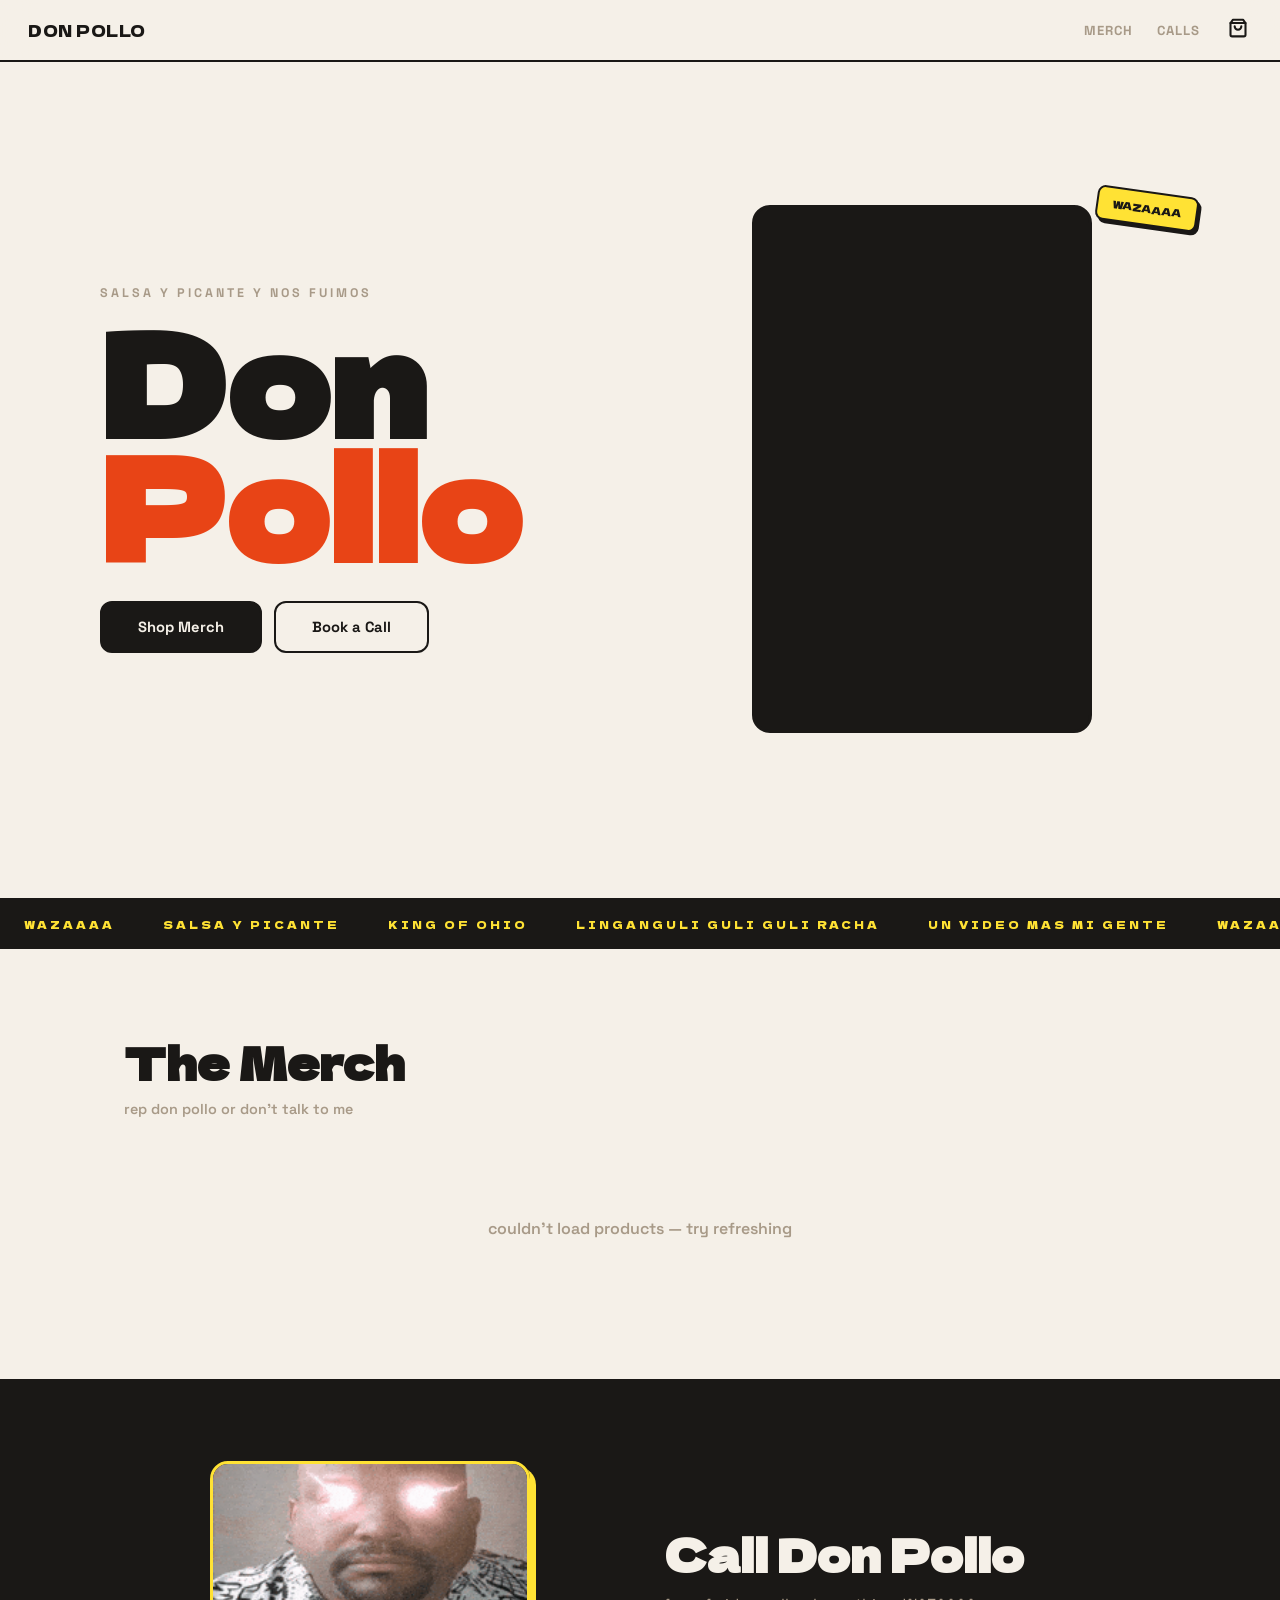
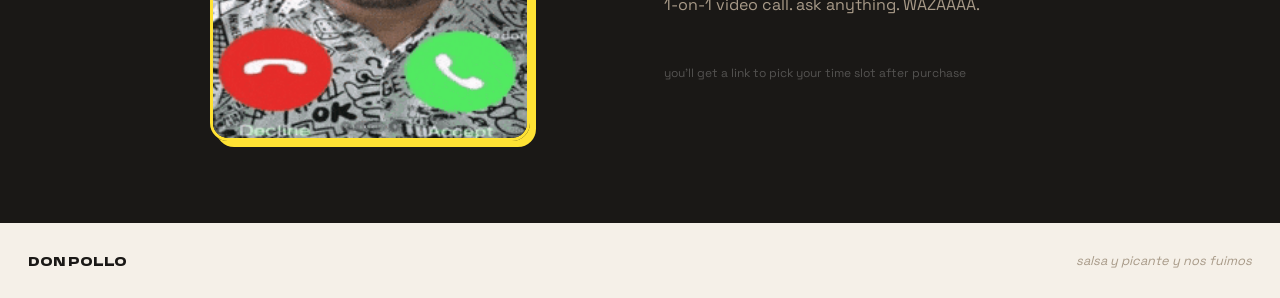
==== index.html @ 7652f5af "yessir" ====
<!DOCTYPE html>
<html lang="en">
<head>
  <meta charset="UTF-8">
  <meta name="viewport" content="width=device-width, initial-scale=1.0">
  <title>Don Pollo</title>
  <meta name="description" content="Don Pollo. Merch. Calls. Salsa y picante y nos fuimos.">
  <link rel="stylesheet" href="css/style.css">
  <link rel="preconnect" href="https://fonts.googleapis.com">
  <link rel="preconnect" href="https://fonts.gstatic.com" crossorigin>
  <link href="https://fonts.googleapis.com/css2?family=Dela+Gothic+One&family=Space+Grotesk:wght@400;500;600;700&display=swap" rel="stylesheet">
</head>
<body>

  <!-- NAV -->
  <nav class="nav">
    <a href="#" class="nav-logo">DON POLLO</a>
    <div class="nav-right">
      <a href="#merch" class="nav-link">Merch</a>
      <a href="#calls" class="nav-link">Calls</a>
      <button class="nav-bag" id="cartBtn">
        <svg width="20" height="20" viewBox="0 0 24 24" fill="none" stroke="currentColor" stroke-width="2.5" stroke-linecap="round" stroke-linejoin="round"><path d="M6 2L3 6v14a2 2 0 002 2h14a2 2 0 002-2V6l-3-4z"/><line x1="3" y1="6" x2="21" y2="6"/><path d="M16 10a4 4 0 01-8 0"/></svg>
        <span class="nav-bag-n" id="cartBadge" data-count="0">0</span>
      </button>
    </div>
  </nav>

  <!-- ===================== HERO ===================== -->
  <section class="hero">
    <div class="hero-inner">
      <div class="hero-text">
        <p class="hero-tag">salsa y picante y nos fuimos</p>
        <h1 class="hero-title">Don<br><span>Pollo</span></h1>
        <div class="hero-btns">
          <a href="#merch" class="btn btn-fill">Shop Merch</a>
          <a href="#calls" class="btn btn-outline">Book a Call</a>
        </div>
      </div>
      <div class="hero-vid">
        <div class="vid-wrap">
          <video src="assets/video/promo.mp4" playsinline autoplay muted loop></video>
          <div class="vid-empty" id="vidEmpty">
            <span>promo video</span>
          </div>
        </div>
        <div class="vid-sticker">WAZAAAA</div>
      </div>
    </div>
  </section>

  <!-- ===================== MARQUEE ===================== -->
  <div class="marquee">
    <div class="marquee-inner">
      <span>WAZAAAA</span><span>SALSA Y PICANTE</span><span>KING OF OHIO</span><span>LINGANGULI GULI GULI RACHA</span><span>UN VIDEO MAS MI GENTE</span><span>WAZAAAA</span><span>SALSA Y PICANTE</span><span>KING OF OHIO</span><span>LINGANGULI GULI GULI RACHA</span><span>UN VIDEO MAS MI GENTE</span>
    </div>
  </div>

  <!-- ===================== MERCH ===================== -->
  <section class="merch" id="merch">
    <div class="contain">
      <h2 class="sec-title">The Merch</h2>
      <p class="sec-sub">rep don pollo or don't talk to me</p>
      <div class="products" id="productsGrid">
        <div class="products-loading">
          <div class="ld"></div><div class="ld"></div><div class="ld"></div>
        </div>
      </div>
    </div>
  </section>

  <!-- ===================== CALLS ===================== -->
  <section class="calls" id="calls">
    <div class="contain">
      <div class="calls-grid">
        <div class="calls-left">
          <div class="gif-wrap">
            <img src="assets/images/donpollo-call.gif" alt="Don Pollo calling" class="gif">
          </div>
        </div>
        <div class="calls-right">
          <h2 class="sec-title">Call Don Pollo</h2>
          <p class="calls-desc">1-on-1 video call. ask anything. WAZAAAA.</p>
          <div class="call-tiers" id="callOptions"></div>
          <p class="calls-note">you'll get a link to pick your time slot after purchase</p>
        </div>
      </div>
    </div>
  </section>

  <!-- ===================== FOOTER ===================== -->
  <footer class="foot">
    <span class="foot-logo">DON POLLO</span>
    <span class="foot-sub">salsa y picante y nos fuimos</span>
  </footer>

  <!-- ===================== CART DRAWER ===================== -->
  <div class="overlay" id="cartOverlay"></div>
  <aside class="drawer" id="cartDrawer">
    <div class="drawer-top">
      <h3>Your Bag</h3>
      <button class="drawer-close" id="cartClose">&times;</button>
    </div>
    <div class="drawer-items" id="cartBody">
      <p class="drawer-mt">nothing here yet</p>
    </div>
    <div class="drawer-bottom" id="cartBottom" style="display:none">
      <div class="drawer-total"><span>Total</span><strong id="cartTotalPrice">$0</strong></div>
      <button class="btn btn-fill btn-block" id="checkoutBtn">Checkout</button>
    </div>
  </aside>

  <!-- ===================== PRODUCT MODAL ===================== -->
  <div class="mo-bg" id="modalBg"></div>
  <div class="mo" id="modal">
    <button class="mo-close" id="modalX">&times;</button>
    <div class="mo-grid">
      <div class="mo-imgs">
        <img id="modalImg" src="" alt="">
        <div class="mo-thumbs" id="modalThumbs"></div>
      </div>
      <div class="mo-info">
        <h2 class="mo-name" id="modalName"></h2>
        <p class="mo-price" id="modalPrice"></p>
        <div class="mo-desc" id="modalHtml"></div>
        <div class="mo-opts" id="modalOptions"></div>
        <button class="btn btn-fill btn-block" id="modalAddBtn">Add to Bag</button>
      </div>
    </div>
  </div>

  <script src="js/config.js"></script>
  <script src="js/fourthwall.js"></script>
  <script src="js/main.js"></script>
</body>
</html>
---- css/style.css ----
/* ============================================
   DON POLLO — warm brutalist-lite
   palette: cream paper, ink-black, hot orange, pop yellow
   ============================================ */
*, *::before, *::after { margin: 0; padding: 0; box-sizing: border-box; }

:root {
  --paper: #f5f0e8;
  --ink: #1a1816;
  --surface: #fff;
  --accent: #e84416;
  --pop: #ffe234;
  --muted: #a89a88;
  --border: #d9d0c4;
  --font: 'Space Grotesk', system-ui, sans-serif;
  --display: 'Dela Gothic One', cursive;
  --r: 14px;
}

html { scroll-behavior: smooth; }
body {
  font-family: var(--font);
  background: var(--paper);
  color: var(--ink);
  overflow-x: hidden;
  -webkit-font-smoothing: antialiased;
}
a { text-decoration: none; color: inherit; }
button { font-family: inherit; cursor: pointer; border: none; background: none; color: inherit; }
img { max-width: 100%; display: block; }
.contain { max-width: 1080px; margin: 0 auto; padding: 0 24px; }

/* ---- btns ---- */
.btn {
  display: inline-flex; align-items: center; justify-content: center;
  padding: 15px 36px; border-radius: 12px;
  font-weight: 700; font-size: .92rem;
  transition: transform .2s, box-shadow .2s, background .2s;
  cursor: pointer;
}
.btn-fill {
  background: var(--ink); color: var(--paper); border: 2.5px solid var(--ink);
}
.btn-fill:hover {
  transform: translateY(-2px);
  box-shadow: 0 6px 20px rgba(26,24,22,.2);
}
.btn-outline {
  background: transparent; color: var(--ink); border: 2.5px solid var(--ink);
}
.btn-outline:hover {
  background: var(--ink); color: var(--paper);
  transform: translateY(-2px);
}
.btn-accent {
  background: var(--accent); color: #fff; border: 2.5px solid var(--accent);
}
.btn-accent:hover {
  transform: translateY(-2px);
  box-shadow: 0 6px 20px rgba(232,68,22,.25);
}
.btn-pop {
  background: var(--pop); color: var(--ink); border: 2.5px solid var(--ink);
}
.btn-pop:hover {
  transform: translateY(-2px);
  box-shadow: 0 6px 20px rgba(255,226,52,.35);
}
.btn-sm { padding: 11px 24px; font-size: .82rem; }
.btn-block { width: 100%; }

/* ============ NAV ============ */
.nav {
  position: fixed; top: 0; left: 0; width: 100%; z-index: 100;
  display: flex; align-items: center; justify-content: space-between;
  padding: 14px 28px;
  background: rgba(245,240,232,.92);
  backdrop-filter: blur(16px); -webkit-backdrop-filter: blur(16px);
  border-bottom: 2px solid var(--ink);
}
.nav-logo {
  font-family: var(--display); font-size: .95rem; letter-spacing: .5px;
}
.nav-right { display: flex; align-items: center; gap: 24px; }
.nav-link {
  font-weight: 700; font-size: .82rem; text-transform: uppercase;
  letter-spacing: 1px; color: var(--muted); transition: color .2s;
}
.nav-link:hover { color: var(--ink); }
.nav-bag {
  position: relative; padding: 4px; transition: color .2s;
}
.nav-bag:hover { color: var(--accent); }
.nav-bag-n {
  position: absolute; top: -6px; right: -10px;
  background: var(--accent); color: #fff;
  width: 18px; height: 18px; border-radius: 50%;
  font-size: .6rem; font-weight: 800;
  display: flex; align-items: center; justify-content: center;
}
.nav-bag-n[data-count="0"] { display: none; }

/* ============ HERO ============ */
.hero {
  min-height: 100vh; min-height: 100dvh;
  display: flex; align-items: center;
  padding: 100px 28px 60px;
  border-bottom: 2px solid var(--ink);
}
.hero-inner {
  max-width: 1080px; margin: 0 auto; width: 100%;
  display: grid; grid-template-columns: 1fr 1fr;
  gap: 48px; align-items: center;
}
.hero-tag {
  font-size: .78rem; font-weight: 700;
  text-transform: uppercase; letter-spacing: 3px;
  color: var(--muted); margin-bottom: 16px;
}
.hero-title {
  font-family: var(--display); font-size: clamp(4.5rem, 11vw, 9rem);
  line-height: .88; margin-bottom: 36px;
}
.hero-title span { color: var(--accent); }
.hero-btns { display: flex; gap: 12px; flex-wrap: wrap; }

/* video */
.hero-vid { position: relative; }
.vid-wrap {
  position: relative; overflow: hidden;
  border-radius: 18px; border: 3px solid var(--ink);
  background: var(--ink);
  aspect-ratio: 9/14;
  max-width: 340px;
  margin: 0 auto;
}
.vid-wrap video {
  width: 100%; height: 100%; object-fit: cover;
  display: block;
}
.vid-empty {
  position: absolute; inset: 0;
  display: flex; align-items: center; justify-content: center;
  color: #555; font-size: .75rem; font-weight: 600;
  text-align: center; line-height: 1.6;
  pointer-events: none;
}
.vid-wrap video:not([src=""]) ~ .vid-empty { display: none; }

.vid-sticker {
  position: absolute; top: -14px; right: -18px;
  background: var(--pop); color: var(--ink);
  font-family: var(--display); font-size: .65rem;
  padding: 8px 14px; border-radius: 8px;
  border: 2.5px solid var(--ink);
  transform: rotate(8deg);
  box-shadow: 3px 3px 0 var(--ink);
  z-index: 2;
}

/* ============ MARQUEE ============ */
.marquee {
  background: var(--ink); padding: 13px 0;
  overflow: hidden; white-space: nowrap;
  border-bottom: 2px solid var(--ink);
}
.marquee-inner {
  display: inline-flex; animation: mq 18s linear infinite;
}
.marquee-inner span {
  font-family: var(--display); font-size: .65rem;
  letter-spacing: 3px; color: var(--pop); padding: 0 24px;
}
@keyframes mq { to { transform: translateX(-50%); } }

/* ============ SECTIONS ============ */
.sec-title {
  font-family: var(--display); font-size: clamp(1.8rem, 4vw, 2.8rem);
  margin-bottom: 6px;
}
.sec-sub { color: var(--muted); font-weight: 600; font-size: .9rem; margin-bottom: 40px; }

/* ============ MERCH ============ */
.merch {
  padding: 80px 0;
  border-bottom: 2px solid var(--ink);
}

.products {
  display: grid;
  grid-template-columns: repeat(auto-fill, minmax(240px, 1fr));
  gap: 16px;
}
.products-loading {
  grid-column: 1/-1; display: flex; gap: 8px;
  justify-content: center; padding: 80px 0;
}
.ld {
  width: 8px; height: 8px; border-radius: 50%; background: var(--accent);
  animation: ldBounce .5s alternate infinite;
}
.ld:nth-child(2) { animation-delay: .12s; }
.ld:nth-child(3) { animation-delay: .24s; }
@keyframes ldBounce { to { transform: translateY(-10px); opacity: .3; } }

/* product card */
.p-card {
  background: var(--surface); border-radius: var(--r); overflow: hidden;
  cursor: pointer;
  border: 2.5px solid var(--ink);
  transition: transform .25s, box-shadow .25s;
}
.p-card:hover {
  transform: translateY(-5px) rotate(-.5deg);
  box-shadow: 5px 5px 0 var(--ink);
}
.p-card-img {
  aspect-ratio: 3/4; overflow: hidden; background: #eee;
}
.p-card-img img {
  width: 100%; height: 100%; object-fit: cover;
  transition: transform .5s;
}
.p-card:hover .p-card-img img { transform: scale(1.05); }
.p-card-body {
  padding: 14px 16px;
  border-top: 2px solid var(--ink);
}
.p-card-name { font-weight: 700; font-size: .88rem; margin-bottom: 4px; }
.p-card-price {
  font-weight: 800; font-size: .92rem; color: var(--accent);
}

/* ============ CALLS ============ */
.calls {
  padding: 80px 0;
  background: var(--ink);
  color: var(--paper);
}
.calls .sec-title { color: var(--paper); }

.calls-grid {
  display: grid; grid-template-columns: 1fr 1fr;
  gap: 48px; align-items: center;
}

.gif-wrap {
  border-radius: 18px; overflow: hidden;
  border: 3px solid var(--pop);
  max-width: 320px;
  margin: 0 auto;
  box-shadow: 6px 6px 0 var(--pop);
}
.gif { width: 100%; display: block; }

.calls-desc {
  color: var(--muted); font-size: 1rem; line-height: 1.6;
  margin-bottom: 28px;
}

.call-tiers { display: flex; flex-direction: column; gap: 10px; margin-bottom: 20px; }

.call-tier {
  display: flex; align-items: center; justify-content: space-between;
  padding: 16px 20px; border-radius: var(--r);
  border: 2px solid rgba(255,255,255,.1);
  transition: border-color .2s, background .2s;
}
.call-tier:hover { border-color: var(--pop); background: rgba(255,255,255,.04); }
.call-tier-name { font-weight: 700; font-size: .95rem; }
.call-tier-price { color: var(--pop); font-weight: 800; font-size: .85rem; margin-top: 2px; }

.calls-note { font-size: .75rem; color: rgba(255,255,255,.25); }

/* ============ FOOTER ============ */
.foot {
  padding: 28px 28px;
  display: flex; align-items: center; justify-content: space-between;
  border-top: 2px solid var(--ink);
  font-size: .8rem;
}
.foot-logo { font-family: var(--display); font-size: .8rem; }
.foot-sub { color: var(--muted); font-style: italic; }

/* ============ OVERLAY / DRAWER ============ */
.overlay {
  position: fixed; inset: 0; background: rgba(26,24,22,.5);
  z-index: 200; opacity: 0; pointer-events: none; transition: opacity .3s;
}
.overlay.open { opacity: 1; pointer-events: all; }

.drawer {
  position: fixed; top: 0; right: 0; z-index: 201;
  width: 380px; max-width: 92vw; height: 100dvh;
  background: var(--paper);
  display: flex; flex-direction: column;
  transform: translateX(100%);
  transition: transform .35s cubic-bezier(.16,1,.3,1);
  border-left: 2.5px solid var(--ink);
}
.drawer.open { transform: translateX(0); }

.drawer-top {
  display: flex; align-items: center; justify-content: space-between;
  padding: 18px 22px; border-bottom: 2px solid var(--ink);
}
.drawer-top h3 { font-family: var(--display); font-size: .9rem; }
.drawer-close {
  width: 32px; height: 32px; border-radius: 8px;
  background: var(--ink); color: var(--paper); font-size: 1.1rem;
  display: flex; align-items: center; justify-content: center;
  transition: background .2s;
}
.drawer-close:hover { background: var(--accent); }

.drawer-items { flex: 1; overflow-y: auto; padding: 18px 22px; }
.drawer-mt { color: var(--muted); font-weight: 600; text-align: center; padding: 48px 0; font-size: .88rem; }

.ci { display: flex; gap: 14px; padding: 14px 0; border-bottom: 1.5px solid var(--border); }
.ci-img {
  width: 52px; height: 52px; border-radius: 8px;
  overflow: hidden; flex-shrink: 0; background: #eee;
  border: 1.5px solid var(--ink);
}
.ci-img img { width: 100%; height: 100%; object-fit: cover; }
.ci-info { flex: 1; min-width: 0; }
.ci-name { font-weight: 700; font-size: .82rem; white-space: nowrap; overflow: hidden; text-overflow: ellipsis; }
.ci-meta { font-size: .7rem; color: var(--muted); margin: 2px 0 6px; }
.ci-row { display: flex; justify-content: space-between; align-items: center; }
.ci-price { font-weight: 800; font-size: .85rem; color: var(--accent); }
.ci-rm {
  font-size: .68rem; color: var(--muted); cursor: pointer;
  border: none; background: none; font-family: inherit;
  text-decoration: underline; transition: color .2s;
}
.ci-rm:hover { color: var(--accent); }

.drawer-bottom { padding: 18px 22px; border-top: 2px solid var(--ink); }
.drawer-total {
  display: flex; justify-content: space-between; align-items: center;
  margin-bottom: 14px; font-size: .95rem;
}
.drawer-total strong { font-size: 1.1rem; }

/* ============ MODAL ============ */
.mo-bg {
  position: fixed; inset: 0; background: rgba(26,24,22,.6);
  z-index: 300; opacity: 0; pointer-events: none; transition: opacity .3s;
}
.mo-bg.open { opacity: 1; pointer-events: all; }

.mo {
  position: fixed; top: 50%; left: 50%;
  transform: translate(-50%,-50%) scale(.95);
  z-index: 301; background: var(--paper); border-radius: 18px;
  max-width: 800px; width: 92vw; max-height: 88vh; overflow-y: auto;
  opacity: 0; pointer-events: none;
  transition: all .3s cubic-bezier(.16,1,.3,1);
  border: 2.5px solid var(--ink);
  box-shadow: 8px 8px 0 var(--ink);
}
.mo.open { opacity: 1; pointer-events: all; transform: translate(-50%,-50%) scale(1); }

.mo-close {
  position: absolute; top: 12px; right: 12px; z-index: 2;
  width: 34px; height: 34px; border-radius: 8px;
  background: var(--ink); color: var(--paper); font-size: 1.2rem;
  display: flex; align-items: center; justify-content: center;
  transition: background .2s;
}
.mo-close:hover { background: var(--accent); }

.mo-grid { display: grid; grid-template-columns: 1fr 1fr; }

.mo-imgs {
  background: #eee; border-radius: 16px 0 0 16px; overflow: hidden;
}
.mo-imgs > img { width: 100%; aspect-ratio: 3/4; object-fit: cover; }
.mo-thumbs {
  display: flex; gap: 4px; padding: 8px; overflow-x: auto;
}
.mo-thumbs img {
  width: 46px; height: 46px; object-fit: cover;
  border-radius: 6px; cursor: pointer; opacity: .4;
  transition: opacity .2s; flex-shrink: 0;
  border: 1.5px solid transparent;
}
.mo-thumbs img:hover, .mo-thumbs img.active {
  opacity: 1; border-color: var(--ink);
}

.mo-info { padding: 28px 24px; }
.mo-name { font-family: var(--display); font-size: 1.15rem; margin-bottom: 8px; }
.mo-price { font-weight: 800; color: var(--accent); font-size: 1.1rem; margin-bottom: 16px; }
.mo-desc { font-size: .84rem; color: var(--muted); line-height: 1.6; margin-bottom: 18px; }
.mo-desc ul { padding-left: 16px; }

.mo-opts { margin-bottom: 20px; }
.opt-group { margin-bottom: 12px; }
.opt-label {
  font-weight: 700; font-size: .68rem; text-transform: uppercase;
  letter-spacing: 1.5px; color: var(--muted); margin-bottom: 8px;
}
.opt-row { display: flex; flex-wrap: wrap; gap: 6px; }
.opt-btn {
  padding: 8px 16px; border-radius: 8px;
  border: 2px solid var(--border); background: var(--surface);
  font-weight: 700; font-size: .8rem; cursor: pointer;
  transition: border-color .2s, color .2s; font-family: inherit;
}
.opt-btn:hover { border-color: var(--ink); }
.opt-btn.active { border-color: var(--accent); color: var(--accent); }
.opt-swatch {
  width: 28px; height: 28px; border-radius: 50%;
  border: 3px solid var(--border); cursor: pointer;
  transition: border-color .2s; padding: 0;
}
.opt-swatch:hover { border-color: var(--ink); }
.opt-swatch.active { border-color: var(--accent); box-shadow: 0 0 0 2px var(--paper), 0 0 0 4px var(--accent); }

/* ============ RESPONSIVE ============ */
@media (max-width: 800px) {
  .nav-link { display: none; }
  .hero-inner { grid-template-columns: 1fr; text-align: center; }
  .hero-vid { order: -1; }
  .vid-wrap { max-width: 260px; }
  .hero-btns { justify-content: center; }
  .calls-grid { grid-template-columns: 1fr; text-align: center; }
  .calls-left { order: -1; }
  .gif-wrap { max-width: 260px; }
  .calls-desc { max-width: 360px; margin-left: auto; margin-right: auto; }
  .mo-grid { grid-template-columns: 1fr; }
  .mo-imgs { border-radius: 16px 16px 0 0; }
  .mo-imgs > img { aspect-ratio: 1/1; }
  .products { grid-template-columns: repeat(auto-fill, minmax(160px, 1fr)); gap: 12px; }
}

@media (max-width: 480px) {
  .hero-btns { flex-direction: column; align-items: center; }
  .hero-btns .btn { width: 100%; max-width: 260px; }
  .vid-wrap { max-width: 220px; }
  .call-tier { flex-direction: column; text-align: center; gap: 10px; }
  .foot { flex-direction: column; gap: 4px; text-align: center; }
}
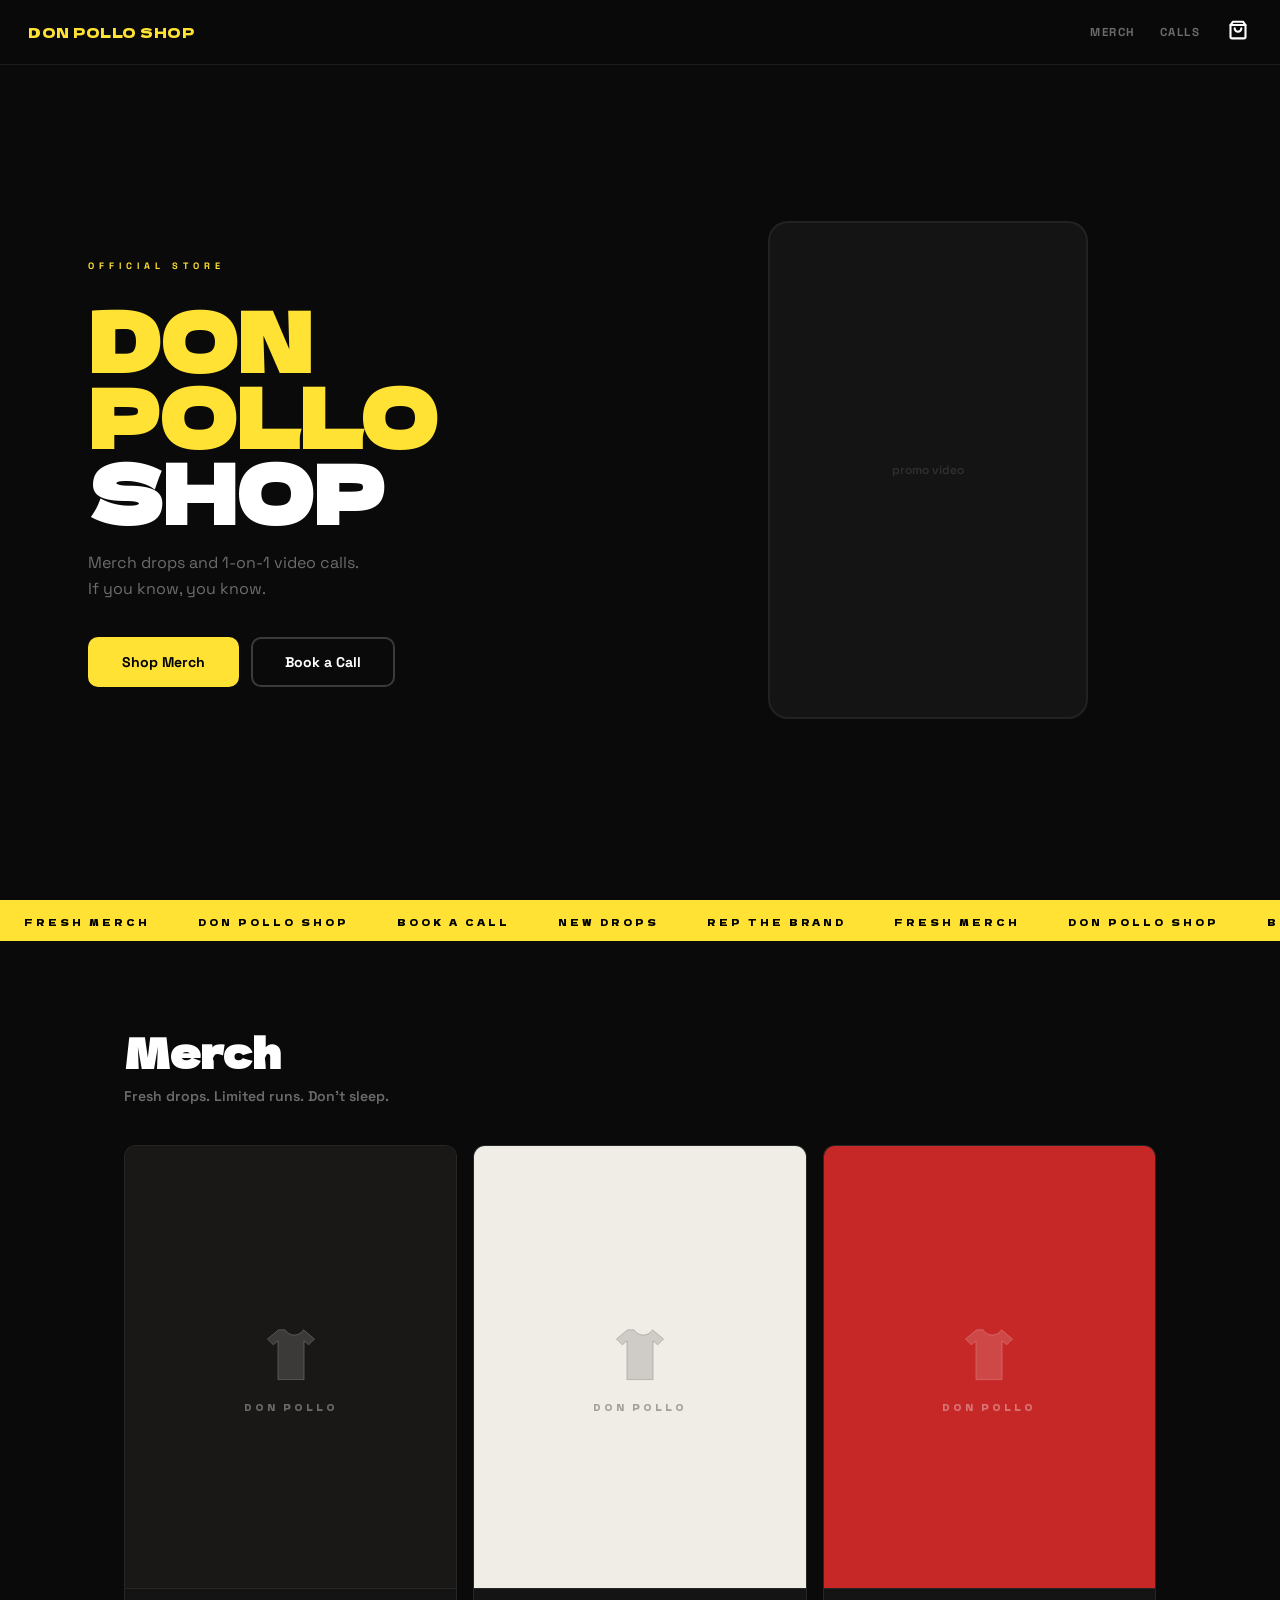
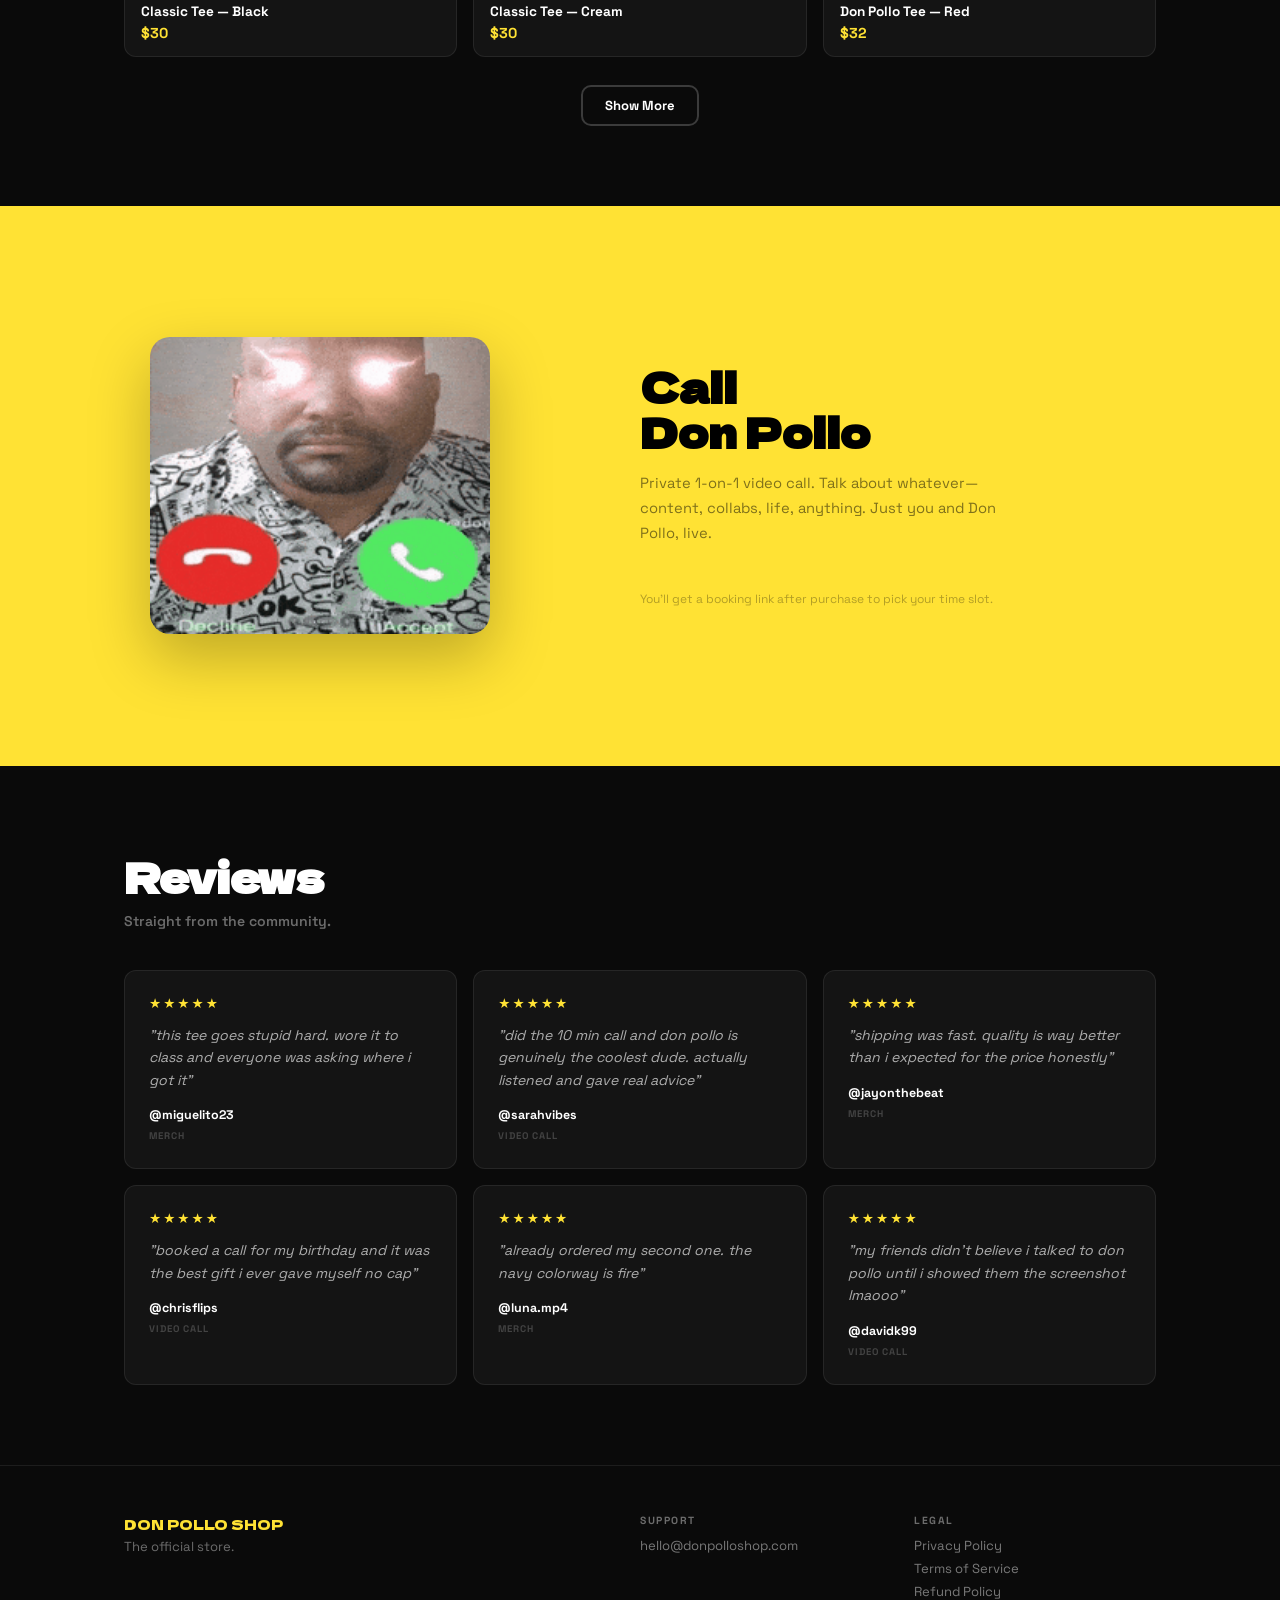
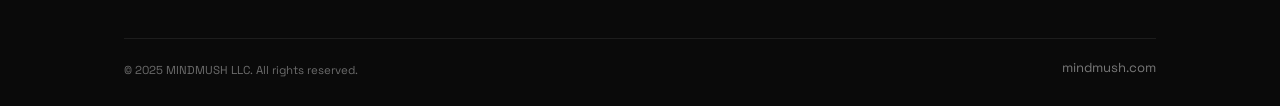
==== commit 53082054: "yes" ====
--- a/index.html
+++ b/index.html
@@ -3,8 +3,8 @@
 <head>
   <meta charset="UTF-8">
   <meta name="viewport" content="width=device-width, initial-scale=1.0">
-  <title>Don Pollo</title>
-  <meta name="description" content="Don Pollo. Merch. Calls. Salsa y picante y nos fuimos.">
+  <title>Don Pollo Shop — Official Merch & Calls</title>
+  <meta name="description" content="The official Don Pollo store. Merch drops and 1-on-1 video calls.">
   <link rel="stylesheet" href="css/style.css">
   <link rel="preconnect" href="https://fonts.googleapis.com">
   <link rel="preconnect" href="https://fonts.gstatic.com" crossorigin>
@@ -14,7 +14,7 @@
 
   <!-- NAV -->
   <nav class="nav">
-    <a href="#" class="nav-logo">DON POLLO</a>
+    <a href="#" class="nav-logo">DON POLLO SHOP</a>
     <div class="nav-right">
       <a href="#merch" class="nav-link">Merch</a>
       <a href="#calls" class="nav-link">Calls</a>
@@ -27,61 +27,96 @@
 
   <!-- ===================== HERO ===================== -->
   <section class="hero">
-    <div class="hero-inner">
-      <div class="hero-text">
-        <p class="hero-tag">salsa y picante y nos fuimos</p>
-        <h1 class="hero-title">Don<br><span>Pollo</span></h1>
-        <div class="hero-btns">
-          <a href="#merch" class="btn btn-fill">Shop Merch</a>
-          <a href="#calls" class="btn btn-outline">Book a Call</a>
-        </div>
+    <div class="hero-content">
+      <p class="hero-tag">OFFICIAL STORE</p>
+      <h1 class="hero-title"><span>DON POLLO</span><br>SHOP</h1>
+      <p class="hero-sub">Merch drops and 1-on-1 video calls.<br>If you know, you know.</p>
+      <div class="hero-btns">
+        <a href="#merch" class="btn btn-accent">Shop Merch</a>
+        <a href="#calls" class="btn btn-ghost">Book a Call</a>
       </div>
-      <div class="hero-vid">
-        <div class="vid-wrap">
-          <video src="assets/video/promo.mp4" playsinline autoplay muted loop></video>
-          <div class="vid-empty" id="vidEmpty">
-            <span>promo video</span>
-          </div>
-        </div>
-        <div class="vid-sticker">WAZAAAA</div>
-      </div>
+    </div>
+    <div class="hero-video">
+      <video src="assets/video/promo.mp4" playsinline autoplay muted loop></video>
+      <div class="vid-empty" id="vidEmpty"><span>promo video</span></div>
     </div>
   </section>
 
   <!-- ===================== MARQUEE ===================== -->
   <div class="marquee">
     <div class="marquee-inner">
-      <span>WAZAAAA</span><span>SALSA Y PICANTE</span><span>KING OF OHIO</span><span>LINGANGULI GULI GULI RACHA</span><span>UN VIDEO MAS MI GENTE</span><span>WAZAAAA</span><span>SALSA Y PICANTE</span><span>KING OF OHIO</span><span>LINGANGULI GULI GULI RACHA</span><span>UN VIDEO MAS MI GENTE</span>
+      <span>FRESH MERCH</span><span>DON POLLO SHOP</span><span>BOOK A CALL</span><span>NEW DROPS</span><span>REP THE BRAND</span><span>FRESH MERCH</span><span>DON POLLO SHOP</span><span>BOOK A CALL</span><span>NEW DROPS</span><span>REP THE BRAND</span>
     </div>
   </div>
 
   <!-- ===================== MERCH ===================== -->
   <section class="merch" id="merch">
     <div class="contain">
-      <h2 class="sec-title">The Merch</h2>
-      <p class="sec-sub">rep don pollo or don't talk to me</p>
-      <div class="products" id="productsGrid">
-        <div class="products-loading">
-          <div class="ld"></div><div class="ld"></div><div class="ld"></div>
-        </div>
+      <h2 class="sec-title">Merch</h2>
+      <p class="sec-sub">Fresh drops. Limited runs. Don't sleep.</p>
+      <div class="products" id="productsGrid"></div>
+      <div class="show-more-wrap" id="showMoreWrap" style="display:none">
+        <button class="btn btn-outline btn-sm" id="showMoreBtn">Show More</button>
       </div>
     </div>
   </section>
 
   <!-- ===================== CALLS ===================== -->
   <section class="calls" id="calls">
+    <div class="calls-inner">
+      <div class="calls-gif-col">
+        <img src="assets/images/donpollo-call.gif" alt="Don Pollo calling" class="calls-gif">
+      </div>
+      <div class="calls-info-col">
+        <h2 class="calls-title">Call<br>Don Pollo</h2>
+        <p class="calls-desc">Private 1-on-1 video call. Talk about whatever&mdash;content, collabs, life, anything. Just you and Don Pollo, live.</p>
+        <div class="call-tiers" id="callOptions"></div>
+        <p class="calls-note">You'll get a booking link after purchase to pick your time slot.</p>
+      </div>
+    </div>
+  </section>
+
+  <!-- ===================== REVIEWS ===================== -->
+  <section class="reviews" id="reviews">
     <div class="contain">
-      <div class="calls-grid">
-        <div class="calls-left">
-          <div class="gif-wrap">
-            <img src="assets/images/donpollo-call.gif" alt="Don Pollo calling" class="gif">
-          </div>
+      <h2 class="sec-title">Reviews</h2>
+      <p class="sec-sub">Straight from the community.</p>
+      <div class="reviews-grid">
+        <div class="rev-card">
+          <div class="rev-stars">&#9733;&#9733;&#9733;&#9733;&#9733;</div>
+          <p class="rev-text">"this tee goes stupid hard. wore it to class and everyone was asking where i got it"</p>
+          <p class="rev-name">@miguelito23</p>
+          <p class="rev-tag">Merch</p>
         </div>
-        <div class="calls-right">
-          <h2 class="sec-title">Call Don Pollo</h2>
-          <p class="calls-desc">1-on-1 video call. ask anything. WAZAAAA.</p>
-          <div class="call-tiers" id="callOptions"></div>
-          <p class="calls-note">you'll get a link to pick your time slot after purchase</p>
+        <div class="rev-card">
+          <div class="rev-stars">&#9733;&#9733;&#9733;&#9733;&#9733;</div>
+          <p class="rev-text">"did the 10 min call and don pollo is genuinely the coolest dude. actually listened and gave real advice"</p>
+          <p class="rev-name">@sarahvibes</p>
+          <p class="rev-tag">Video Call</p>
+        </div>
+        <div class="rev-card">
+          <div class="rev-stars">&#9733;&#9733;&#9733;&#9733;&#9733;</div>
+          <p class="rev-text">"shipping was fast. quality is way better than i expected for the price honestly"</p>
+          <p class="rev-name">@jayonthebeat</p>
+          <p class="rev-tag">Merch</p>
+        </div>
+        <div class="rev-card">
+          <div class="rev-stars">&#9733;&#9733;&#9733;&#9733;&#9733;</div>
+          <p class="rev-text">"booked a call for my birthday and it was the best gift i ever gave myself no cap"</p>
+          <p class="rev-name">@chrisflips</p>
+          <p class="rev-tag">Video Call</p>
+        </div>
+        <div class="rev-card">
+          <div class="rev-stars">&#9733;&#9733;&#9733;&#9733;&#9733;</div>
+          <p class="rev-text">"already ordered my second one. the navy colorway is fire"</p>
+          <p class="rev-name">@luna.mp4</p>
+          <p class="rev-tag">Merch</p>
+        </div>
+        <div class="rev-card">
+          <div class="rev-stars">&#9733;&#9733;&#9733;&#9733;&#9733;</div>
+          <p class="rev-text">"my friends didn't believe i talked to don pollo until i showed them the screenshot lmaooo"</p>
+          <p class="rev-name">@davidk99</p>
+          <p class="rev-tag">Video Call</p>
         </div>
       </div>
     </div>
@@ -89,8 +124,28 @@
 
   <!-- ===================== FOOTER ===================== -->
   <footer class="foot">
-    <span class="foot-logo">DON POLLO</span>
-    <span class="foot-sub">salsa y picante y nos fuimos</span>
+    <div class="contain">
+      <div class="foot-grid">
+        <div class="foot-col">
+          <p class="foot-logo">DON POLLO SHOP</p>
+          <p class="foot-dim">The official store.</p>
+        </div>
+        <div class="foot-col">
+          <p class="foot-head">Support</p>
+          <a href="mailto:hello@donpolloshop.com" class="foot-link">hello@donpolloshop.com</a>
+        </div>
+        <div class="foot-col">
+          <p class="foot-head">Legal</p>
+          <a href="privacy.html" class="foot-link">Privacy Policy</a>
+          <a href="terms.html" class="foot-link">Terms of Service</a>
+          <a href="refunds.html" class="foot-link">Refund Policy</a>
+        </div>
+      </div>
+      <div class="foot-bottom">
+        <span>&copy; 2025 MINDMUSH LLC. All rights reserved.</span>
+        <a href="https://mindmush.com" class="foot-link" target="_blank" rel="noopener">mindmush.com</a>
+      </div>
+    </div>
   </footer>
 
   <!-- ===================== CART DRAWER ===================== -->
@@ -101,7 +156,7 @@
       <button class="drawer-close" id="cartClose">&times;</button>
     </div>
     <div class="drawer-items" id="cartBody">
-      <p class="drawer-mt">nothing here yet</p>
+      <p class="drawer-mt">Nothing here yet.</p>
     </div>
     <div class="drawer-bottom" id="cartBottom" style="display:none">
       <div class="drawer-total"><span>Total</span><strong id="cartTotalPrice">$0</strong></div>
--- a/css/style.css
+++ b/css/style.css
@@ -1,27 +1,25 @@
 /* ============================================
-   DON POLLO — warm brutalist-lite
-   palette: cream paper, ink-black, hot orange, pop yellow
+   DON POLLO SHOP
    ============================================ */
 *, *::before, *::after { margin: 0; padding: 0; box-sizing: border-box; }
 
 :root {
-  --paper: #f5f0e8;
-  --ink: #1a1816;
-  --surface: #fff;
-  --accent: #e84416;
-  --pop: #ffe234;
-  --muted: #a89a88;
-  --border: #d9d0c4;
+  --bg: #0a0a0a;
+  --surface: #141414;
+  --yellow: #FFE234;
+  --white: #fff;
+  --dim: rgba(255,255,255,.4);
+  --border: rgba(255,255,255,.08);
   --font: 'Space Grotesk', system-ui, sans-serif;
   --display: 'Dela Gothic One', cursive;
-  --r: 14px;
+  --r: 12px;
 }
 
 html { scroll-behavior: smooth; }
 body {
   font-family: var(--font);
-  background: var(--paper);
-  color: var(--ink);
+  background: var(--bg);
+  color: var(--white);
   overflow-x: hidden;
   -webkit-font-smoothing: antialiased;
 }
@@ -33,67 +31,67 @@
 /* ---- btns ---- */
 .btn {
   display: inline-flex; align-items: center; justify-content: center;
-  padding: 15px 36px; border-radius: 12px;
-  font-weight: 700; font-size: .92rem;
+  padding: 14px 32px; border-radius: 10px;
+  font-weight: 700; font-size: .88rem;
   transition: transform .2s, box-shadow .2s, background .2s;
-  cursor: pointer;
+  cursor: pointer; text-decoration: none;
+}
+.btn-accent {
+  background: var(--yellow); color: #000; border: 2px solid var(--yellow);
+}
+.btn-accent:hover {
+  transform: translateY(-2px);
+  box-shadow: 0 8px 30px rgba(255,226,52,.3);
+}
+.btn-ghost {
+  background: transparent; color: var(--white);
+  border: 2px solid rgba(255,255,255,.2);
+}
+.btn-ghost:hover {
+  border-color: var(--white); transform: translateY(-2px);
 }
 .btn-fill {
-  background: var(--ink); color: var(--paper); border: 2.5px solid var(--ink);
+  background: var(--yellow); color: #000; border: 2px solid var(--yellow);
 }
 .btn-fill:hover {
   transform: translateY(-2px);
-  box-shadow: 0 6px 20px rgba(26,24,22,.2);
+  box-shadow: 0 8px 30px rgba(255,226,52,.25);
 }
 .btn-outline {
-  background: transparent; color: var(--ink); border: 2.5px solid var(--ink);
+  background: transparent; color: var(--white);
+  border: 2px solid rgba(255,255,255,.2);
 }
 .btn-outline:hover {
-  background: var(--ink); color: var(--paper);
+  border-color: var(--yellow); color: var(--yellow);
   transform: translateY(-2px);
 }
-.btn-accent {
-  background: var(--accent); color: #fff; border: 2.5px solid var(--accent);
-}
-.btn-accent:hover {
-  transform: translateY(-2px);
-  box-shadow: 0 6px 20px rgba(232,68,22,.25);
-}
-.btn-pop {
-  background: var(--pop); color: var(--ink); border: 2.5px solid var(--ink);
-}
-.btn-pop:hover {
-  transform: translateY(-2px);
-  box-shadow: 0 6px 20px rgba(255,226,52,.35);
-}
-.btn-sm { padding: 11px 24px; font-size: .82rem; }
+.btn-sm { padding: 10px 22px; font-size: .82rem; }
 .btn-block { width: 100%; }
 
 /* ============ NAV ============ */
 .nav {
   position: fixed; top: 0; left: 0; width: 100%; z-index: 100;
   display: flex; align-items: center; justify-content: space-between;
-  padding: 14px 28px;
-  background: rgba(245,240,232,.92);
-  backdrop-filter: blur(16px); -webkit-backdrop-filter: blur(16px);
-  border-bottom: 2px solid var(--ink);
+  padding: 16px 28px;
+  background: rgba(10,10,10,.92);
+  backdrop-filter: blur(20px); -webkit-backdrop-filter: blur(20px);
+  border-bottom: 1px solid var(--border);
 }
 .nav-logo {
-  font-family: var(--display); font-size: .95rem; letter-spacing: .5px;
+  font-family: var(--display); font-size: .85rem;
+  color: var(--yellow); letter-spacing: .5px;
 }
 .nav-right { display: flex; align-items: center; gap: 24px; }
 .nav-link {
-  font-weight: 700; font-size: .82rem; text-transform: uppercase;
-  letter-spacing: 1px; color: var(--muted); transition: color .2s;
-}
-.nav-link:hover { color: var(--ink); }
-.nav-bag {
-  position: relative; padding: 4px; transition: color .2s;
-}
-.nav-bag:hover { color: var(--accent); }
+  font-weight: 700; font-size: .72rem; text-transform: uppercase;
+  letter-spacing: 1.5px; color: var(--dim); transition: color .2s;
+}
+.nav-link:hover { color: var(--white); }
+.nav-bag { position: relative; padding: 4px; color: var(--white); transition: color .2s; }
+.nav-bag:hover { color: var(--yellow); }
 .nav-bag-n {
   position: absolute; top: -6px; right: -10px;
-  background: var(--accent); color: #fff;
+  background: var(--yellow); color: #000;
   width: 18px; height: 18px; border-radius: 50%;
   font-size: .6rem; font-weight: 800;
   display: flex; align-items: center; justify-content: center;
@@ -103,239 +101,291 @@
 /* ============ HERO ============ */
 .hero {
   min-height: 100vh; min-height: 100dvh;
-  display: flex; align-items: center;
-  padding: 100px 28px 60px;
-  border-bottom: 2px solid var(--ink);
-}
-.hero-inner {
-  max-width: 1080px; margin: 0 auto; width: 100%;
-  display: grid; grid-template-columns: 1fr 1fr;
-  gap: 48px; align-items: center;
-}
+  display: grid;
+  grid-template-columns: 1fr 1fr;
+  align-items: center;
+  gap: 48px;
+  padding: 120px 48px 80px;
+  max-width: 1200px;
+  margin: 0 auto;
+}
+.hero-content { position: relative; z-index: 1; }
 .hero-tag {
-  font-size: .78rem; font-weight: 700;
-  text-transform: uppercase; letter-spacing: 3px;
-  color: var(--muted); margin-bottom: 16px;
+  display: inline-block;
+  font-size: .58rem; font-weight: 700;
+  text-transform: uppercase; letter-spacing: 5px;
+  color: var(--yellow);
+  margin-bottom: 28px;
 }
 .hero-title {
-  font-family: var(--display); font-size: clamp(4.5rem, 11vw, 9rem);
-  line-height: .88; margin-bottom: 36px;
-}
-.hero-title span { color: var(--accent); }
+  font-family: var(--display);
+  font-size: clamp(3rem, 7vw, 5rem);
+  line-height: .95;
+  margin-bottom: 22px;
+}
+.hero-title span { color: var(--yellow); }
+.hero-sub {
+  font-size: 1rem; color: var(--dim);
+  margin-bottom: 36px; max-width: 380px; line-height: 1.6;
+}
 .hero-btns { display: flex; gap: 12px; flex-wrap: wrap; }
 
-/* video */
-.hero-vid { position: relative; }
-.vid-wrap {
-  position: relative; overflow: hidden;
-  border-radius: 18px; border: 3px solid var(--ink);
-  background: var(--ink);
+/* hero video */
+.hero-video {
+  position: relative; z-index: 1;
+  width: 100%; max-width: 320px;
   aspect-ratio: 9/14;
-  max-width: 340px;
-  margin: 0 auto;
-}
-.vid-wrap video {
-  width: 100%; height: 100%; object-fit: cover;
-  display: block;
-}
+  border-radius: 20px; overflow: hidden;
+  border: 2px solid rgba(255,255,255,.06);
+  background: var(--surface);
+  justify-self: center;
+}
+.hero-video video { width: 100%; height: 100%; object-fit: cover; display: block; }
 .vid-empty {
   position: absolute; inset: 0;
   display: flex; align-items: center; justify-content: center;
-  color: #555; font-size: .75rem; font-weight: 600;
-  text-align: center; line-height: 1.6;
+  color: rgba(255,255,255,.12); font-size: .75rem; font-weight: 600;
   pointer-events: none;
-}
-.vid-wrap video:not([src=""]) ~ .vid-empty { display: none; }
-
-.vid-sticker {
-  position: absolute; top: -14px; right: -18px;
-  background: var(--pop); color: var(--ink);
-  font-family: var(--display); font-size: .65rem;
-  padding: 8px 14px; border-radius: 8px;
-  border: 2.5px solid var(--ink);
-  transform: rotate(8deg);
-  box-shadow: 3px 3px 0 var(--ink);
-  z-index: 2;
 }
 
 /* ============ MARQUEE ============ */
 .marquee {
-  background: var(--ink); padding: 13px 0;
+  background: var(--yellow); padding: 10px 0;
   overflow: hidden; white-space: nowrap;
-  border-bottom: 2px solid var(--ink);
-}
-.marquee-inner {
-  display: inline-flex; animation: mq 18s linear infinite;
-}
+}
+.marquee-inner { display: inline-flex; animation: mq 18s linear infinite; }
 .marquee-inner span {
-  font-family: var(--display); font-size: .65rem;
-  letter-spacing: 3px; color: var(--pop); padding: 0 24px;
+  font-family: var(--display); font-size: .55rem;
+  letter-spacing: 3px; color: #000; padding: 0 24px;
 }
 @keyframes mq { to { transform: translateX(-50%); } }
 
 /* ============ SECTIONS ============ */
 .sec-title {
-  font-family: var(--display); font-size: clamp(1.8rem, 4vw, 2.8rem);
+  font-family: var(--display); font-size: clamp(1.8rem, 4vw, 2.6rem);
   margin-bottom: 6px;
 }
-.sec-sub { color: var(--muted); font-weight: 600; font-size: .9rem; margin-bottom: 40px; }
+.sec-sub { color: var(--dim); font-weight: 600; font-size: .88rem; margin-bottom: 40px; }
 
 /* ============ MERCH ============ */
-.merch {
-  padding: 80px 0;
-  border-bottom: 2px solid var(--ink);
-}
+.merch { padding: 80px 0; }
 
 .products {
   display: grid;
-  grid-template-columns: repeat(auto-fill, minmax(240px, 1fr));
+  grid-template-columns: repeat(3, 1fr);
   gap: 16px;
 }
-.products-loading {
-  grid-column: 1/-1; display: flex; gap: 8px;
-  justify-content: center; padding: 80px 0;
-}
-.ld {
-  width: 8px; height: 8px; border-radius: 50%; background: var(--accent);
-  animation: ldBounce .5s alternate infinite;
-}
-.ld:nth-child(2) { animation-delay: .12s; }
-.ld:nth-child(3) { animation-delay: .24s; }
-@keyframes ldBounce { to { transform: translateY(-10px); opacity: .3; } }
-
-/* product card */
+
 .p-card {
   background: var(--surface); border-radius: var(--r); overflow: hidden;
-  cursor: pointer;
-  border: 2.5px solid var(--ink);
-  transition: transform .25s, box-shadow .25s;
-}
+  cursor: pointer; border: 1px solid var(--border);
+  transition: transform .25s, border-color .25s, box-shadow .25s;
+}
+.p-card.hidden { display: none; }
 .p-card:hover {
-  transform: translateY(-5px) rotate(-.5deg);
-  box-shadow: 5px 5px 0 var(--ink);
-}
-.p-card-img {
-  aspect-ratio: 3/4; overflow: hidden; background: #eee;
-}
+  transform: translateY(-6px);
+  border-color: rgba(255,226,52,.3);
+  box-shadow: 0 20px 50px rgba(0,0,0,.5);
+}
+
+.p-card-img { aspect-ratio: 3/4; overflow: hidden; }
 .p-card-img img {
-  width: 100%; height: 100%; object-fit: cover;
-  transition: transform .5s;
+  width: 100%; height: 100%; object-fit: cover; transition: transform .5s;
 }
 .p-card:hover .p-card-img img { transform: scale(1.05); }
-.p-card-body {
-  padding: 14px 16px;
-  border-top: 2px solid var(--ink);
-}
-.p-card-name { font-weight: 700; font-size: .88rem; margin-bottom: 4px; }
-.p-card-price {
-  font-weight: 800; font-size: .92rem; color: var(--accent);
-}
+
+.p-card-ph {
+  width: 100%; height: 100%;
+  display: flex; align-items: center; justify-content: center;
+  flex-direction: column; gap: 10px;
+  position: relative;
+}
+.p-card-ph svg { width: 72px; height: 72px; }
+.p-card-ph span {
+  font-family: var(--display); font-size: .5rem;
+  letter-spacing: 3px; opacity: .35;
+}
+
+.p-card-body { padding: 14px 16px; border-top: 1px solid var(--border); }
+.p-card-name { font-weight: 700; font-size: .85rem; margin-bottom: 4px; }
+.p-card-price { font-weight: 800; font-size: .9rem; color: var(--yellow); }
+
+.show-more-wrap { text-align: center; margin-top: 28px; }
 
 /* ============ CALLS ============ */
 .calls {
-  padding: 80px 0;
-  background: var(--ink);
-  color: var(--paper);
-}
-.calls .sec-title { color: var(--paper); }
-
-.calls-grid {
+  background: var(--yellow); color: #000;
+  padding: 0; overflow: hidden;
+}
+.calls-inner {
   display: grid; grid-template-columns: 1fr 1fr;
-  gap: 48px; align-items: center;
-}
-
-.gif-wrap {
-  border-radius: 18px; overflow: hidden;
-  border: 3px solid var(--pop);
-  max-width: 320px;
-  margin: 0 auto;
-  box-shadow: 6px 6px 0 var(--pop);
-}
-.gif { width: 100%; display: block; }
-
+  min-height: 560px;
+}
+.calls-gif-col {
+  display: flex; align-items: center; justify-content: center;
+  padding: 48px;
+}
+.calls-gif {
+  width: 100%; max-width: 340px;
+  border-radius: 20px;
+  box-shadow: 0 24px 60px rgba(0,0,0,.25);
+}
+.calls-info-col {
+  display: flex; flex-direction: column;
+  justify-content: center;
+  padding: 60px 48px 60px 0;
+}
+.calls-title {
+  font-family: var(--display);
+  font-size: clamp(1.8rem, 3.5vw, 2.6rem);
+  line-height: 1.1; margin-bottom: 16px;
+}
 .calls-desc {
-  color: var(--muted); font-size: 1rem; line-height: 1.6;
-  margin-bottom: 28px;
-}
-
-.call-tiers { display: flex; flex-direction: column; gap: 10px; margin-bottom: 20px; }
-
+  font-size: .92rem; color: rgba(0,0,0,.5);
+  line-height: 1.7; margin-bottom: 28px; max-width: 380px;
+}
+.call-tiers { display: flex; flex-direction: column; gap: 10px; margin-bottom: 16px; }
 .call-tier {
   display: flex; align-items: center; justify-content: space-between;
   padding: 16px 20px; border-radius: var(--r);
-  border: 2px solid rgba(255,255,255,.1);
+  border: 2px solid rgba(0,0,0,.1);
+  background: rgba(0,0,0,.04);
   transition: border-color .2s, background .2s;
-}
-.call-tier:hover { border-color: var(--pop); background: rgba(255,255,255,.04); }
-.call-tier-name { font-weight: 700; font-size: .95rem; }
-.call-tier-price { color: var(--pop); font-weight: 800; font-size: .85rem; margin-top: 2px; }
-
-.calls-note { font-size: .75rem; color: rgba(255,255,255,.25); }
+  position: relative;
+}
+.call-tier:hover { border-color: rgba(0,0,0,.25); background: rgba(0,0,0,.07); }
+.call-tier-name { font-weight: 700; font-size: .92rem; }
+.call-tier-price { font-weight: 800; font-size: .88rem; margin-top: 2px; }
+.call-tier-tag {
+  position: absolute; top: -9px; right: 16px;
+  background: #000; color: var(--yellow);
+  font-size: .55rem; font-weight: 800; text-transform: uppercase;
+  letter-spacing: 1.5px; padding: 3px 10px; border-radius: 6px;
+}
+.calls .btn-accent {
+  background: #000; color: var(--yellow); border-color: #000;
+}
+.calls .btn-accent:hover {
+  background: #222;
+  box-shadow: 0 6px 20px rgba(0,0,0,.3);
+}
+.calls-note { font-size: .75rem; color: rgba(0,0,0,.3); line-height: 1.5; }
+
+/* ============ REVIEWS ============ */
+.reviews { padding: 80px 0; }
+.reviews-grid {
+  display: grid; grid-template-columns: repeat(3, 1fr);
+  gap: 16px;
+}
+.rev-card {
+  background: var(--surface); border-radius: var(--r);
+  padding: 24px; border: 1px solid var(--border);
+  transition: border-color .3s;
+}
+.rev-card:hover { border-color: rgba(255,226,52,.2); }
+.rev-stars { color: var(--yellow); font-size: .85rem; margin-bottom: 12px; letter-spacing: 2px; }
+.rev-text {
+  font-size: .88rem; color: rgba(255,255,255,.65); line-height: 1.6; margin-bottom: 16px;
+  font-style: italic;
+}
+.rev-name { font-weight: 700; font-size: .78rem; color: var(--white); }
+.rev-tag {
+  display: inline-block; font-size: .6rem; font-weight: 700;
+  text-transform: uppercase; letter-spacing: 1px;
+  color: rgba(255,255,255,.2); margin-top: 4px;
+}
 
 /* ============ FOOTER ============ */
-.foot {
-  padding: 28px 28px;
+.foot { padding: 48px 0 24px; border-top: 1px solid var(--border); }
+.foot-grid {
+  display: grid; grid-template-columns: 2fr 1fr 1fr;
+  gap: 32px; margin-bottom: 32px;
+}
+.foot-logo { font-family: var(--display); font-size: .85rem; color: var(--yellow); margin-bottom: 4px; }
+.foot-dim { color: var(--dim); font-size: .82rem; }
+.foot-head {
+  font-weight: 800; font-size: .65rem; text-transform: uppercase;
+  letter-spacing: 1.5px; color: var(--dim); margin-bottom: 10px;
+}
+.foot-link {
+  display: block; font-size: .82rem; color: rgba(255,255,255,.45);
+  margin-bottom: 6px; transition: color .2s;
+}
+.foot-link:hover { color: var(--yellow); }
+.foot-bottom {
   display: flex; align-items: center; justify-content: space-between;
-  border-top: 2px solid var(--ink);
-  font-size: .8rem;
-}
-.foot-logo { font-family: var(--display); font-size: .8rem; }
-.foot-sub { color: var(--muted); font-style: italic; }
+  padding-top: 20px; border-top: 1px solid var(--border);
+  font-size: .72rem; color: var(--dim);
+}
+
+/* ============ POLICY PAGES ============ */
+.policy {
+  max-width: 720px; margin: 0 auto; padding: 100px 24px 60px;
+}
+.policy h1 { font-family: var(--display); font-size: 2rem; margin-bottom: 8px; }
+.policy .policy-updated { font-size: .82rem; color: var(--dim); margin-bottom: 32px; }
+.policy h2 {
+  font-family: var(--display); font-size: 1.1rem;
+  margin-top: 32px; margin-bottom: 10px;
+}
+.policy p, .policy li { font-size: .92rem; color: rgba(255,255,255,.55); line-height: 1.7; margin-bottom: 12px; }
+.policy ul { padding-left: 20px; margin-bottom: 12px; }
+.policy a { color: var(--yellow); text-decoration: underline; }
+.policy-back {
+  display: inline-flex; align-items: center; gap: 6px;
+  font-weight: 700; font-size: .82rem; color: var(--dim);
+  margin-bottom: 24px; transition: color .2s;
+}
+.policy-back:hover { color: var(--yellow); }
 
 /* ============ OVERLAY / DRAWER ============ */
 .overlay {
-  position: fixed; inset: 0; background: rgba(26,24,22,.5);
+  position: fixed; inset: 0; background: rgba(0,0,0,.6);
   z-index: 200; opacity: 0; pointer-events: none; transition: opacity .3s;
 }
 .overlay.open { opacity: 1; pointer-events: all; }
-
 .drawer {
   position: fixed; top: 0; right: 0; z-index: 201;
   width: 380px; max-width: 92vw; height: 100dvh;
-  background: var(--paper);
-  display: flex; flex-direction: column;
+  background: var(--surface); display: flex; flex-direction: column;
   transform: translateX(100%);
   transition: transform .35s cubic-bezier(.16,1,.3,1);
-  border-left: 2.5px solid var(--ink);
+  border-left: 1px solid var(--border);
 }
 .drawer.open { transform: translateX(0); }
-
 .drawer-top {
   display: flex; align-items: center; justify-content: space-between;
-  padding: 18px 22px; border-bottom: 2px solid var(--ink);
+  padding: 18px 22px; border-bottom: 1px solid var(--border);
 }
 .drawer-top h3 { font-family: var(--display); font-size: .9rem; }
 .drawer-close {
   width: 32px; height: 32px; border-radius: 8px;
-  background: var(--ink); color: var(--paper); font-size: 1.1rem;
-  display: flex; align-items: center; justify-content: center;
-  transition: background .2s;
-}
-.drawer-close:hover { background: var(--accent); }
-
+  background: rgba(255,255,255,.08); color: var(--white); font-size: 1.1rem;
+  display: flex; align-items: center; justify-content: center;
+  transition: background .2s, color .2s;
+}
+.drawer-close:hover { background: var(--yellow); color: #000; }
 .drawer-items { flex: 1; overflow-y: auto; padding: 18px 22px; }
-.drawer-mt { color: var(--muted); font-weight: 600; text-align: center; padding: 48px 0; font-size: .88rem; }
-
-.ci { display: flex; gap: 14px; padding: 14px 0; border-bottom: 1.5px solid var(--border); }
+.drawer-mt { color: var(--dim); font-weight: 600; text-align: center; padding: 48px 0; font-size: .88rem; }
+.ci { display: flex; gap: 14px; padding: 14px 0; border-bottom: 1px solid var(--border); }
 .ci-img {
   width: 52px; height: 52px; border-radius: 8px;
-  overflow: hidden; flex-shrink: 0; background: #eee;
-  border: 1.5px solid var(--ink);
+  overflow: hidden; flex-shrink: 0; background: rgba(255,255,255,.04);
+  border: 1px solid var(--border);
 }
 .ci-img img { width: 100%; height: 100%; object-fit: cover; }
 .ci-info { flex: 1; min-width: 0; }
 .ci-name { font-weight: 700; font-size: .82rem; white-space: nowrap; overflow: hidden; text-overflow: ellipsis; }
-.ci-meta { font-size: .7rem; color: var(--muted); margin: 2px 0 6px; }
+.ci-meta { font-size: .7rem; color: var(--dim); margin: 2px 0 6px; }
 .ci-row { display: flex; justify-content: space-between; align-items: center; }
-.ci-price { font-weight: 800; font-size: .85rem; color: var(--accent); }
+.ci-price { font-weight: 800; font-size: .85rem; color: var(--yellow); }
 .ci-rm {
-  font-size: .68rem; color: var(--muted); cursor: pointer;
+  font-size: .68rem; color: var(--dim); cursor: pointer;
   border: none; background: none; font-family: inherit;
   text-decoration: underline; transition: color .2s;
 }
-.ci-rm:hover { color: var(--accent); }
-
-.drawer-bottom { padding: 18px 22px; border-top: 2px solid var(--ink); }
+.ci-rm:hover { color: var(--yellow); }
+.drawer-bottom { padding: 18px 22px; border-top: 1px solid var(--border); }
 .drawer-total {
   display: flex; justify-content: space-between; align-items: center;
   margin-bottom: 14px; font-size: .95rem;
@@ -344,101 +394,98 @@
 
 /* ============ MODAL ============ */
 .mo-bg {
-  position: fixed; inset: 0; background: rgba(26,24,22,.6);
+  position: fixed; inset: 0; background: rgba(0,0,0,.7);
   z-index: 300; opacity: 0; pointer-events: none; transition: opacity .3s;
 }
 .mo-bg.open { opacity: 1; pointer-events: all; }
-
 .mo {
   position: fixed; top: 50%; left: 50%;
   transform: translate(-50%,-50%) scale(.95);
-  z-index: 301; background: var(--paper); border-radius: 18px;
+  z-index: 301; background: var(--surface); border-radius: 16px;
   max-width: 800px; width: 92vw; max-height: 88vh; overflow-y: auto;
   opacity: 0; pointer-events: none;
   transition: all .3s cubic-bezier(.16,1,.3,1);
-  border: 2.5px solid var(--ink);
-  box-shadow: 8px 8px 0 var(--ink);
+  border: 1px solid var(--border);
 }
 .mo.open { opacity: 1; pointer-events: all; transform: translate(-50%,-50%) scale(1); }
-
 .mo-close {
   position: absolute; top: 12px; right: 12px; z-index: 2;
   width: 34px; height: 34px; border-radius: 8px;
-  background: var(--ink); color: var(--paper); font-size: 1.2rem;
-  display: flex; align-items: center; justify-content: center;
-  transition: background .2s;
-}
-.mo-close:hover { background: var(--accent); }
-
+  background: rgba(255,255,255,.08); color: var(--white); font-size: 1.2rem;
+  display: flex; align-items: center; justify-content: center;
+  transition: background .2s, color .2s;
+}
+.mo-close:hover { background: var(--yellow); color: #000; }
 .mo-grid { display: grid; grid-template-columns: 1fr 1fr; }
-
-.mo-imgs {
-  background: #eee; border-radius: 16px 0 0 16px; overflow: hidden;
-}
+.mo-imgs { background: #1a1a1a; border-radius: 14px 0 0 14px; overflow: hidden; }
 .mo-imgs > img { width: 100%; aspect-ratio: 3/4; object-fit: cover; }
-.mo-thumbs {
-  display: flex; gap: 4px; padding: 8px; overflow-x: auto;
-}
+.mo-thumbs { display: flex; gap: 4px; padding: 8px; overflow-x: auto; }
 .mo-thumbs img {
   width: 46px; height: 46px; object-fit: cover;
   border-radius: 6px; cursor: pointer; opacity: .4;
-  transition: opacity .2s; flex-shrink: 0;
-  border: 1.5px solid transparent;
-}
-.mo-thumbs img:hover, .mo-thumbs img.active {
-  opacity: 1; border-color: var(--ink);
-}
-
+  transition: opacity .2s; flex-shrink: 0; border: 1.5px solid transparent;
+}
+.mo-thumbs img:hover, .mo-thumbs img.active { opacity: 1; border-color: var(--yellow); }
 .mo-info { padding: 28px 24px; }
 .mo-name { font-family: var(--display); font-size: 1.15rem; margin-bottom: 8px; }
-.mo-price { font-weight: 800; color: var(--accent); font-size: 1.1rem; margin-bottom: 16px; }
-.mo-desc { font-size: .84rem; color: var(--muted); line-height: 1.6; margin-bottom: 18px; }
+.mo-price { font-weight: 800; color: var(--yellow); font-size: 1.1rem; margin-bottom: 16px; }
+.mo-desc { font-size: .84rem; color: var(--dim); line-height: 1.6; margin-bottom: 18px; }
 .mo-desc ul { padding-left: 16px; }
-
 .mo-opts { margin-bottom: 20px; }
 .opt-group { margin-bottom: 12px; }
 .opt-label {
   font-weight: 700; font-size: .68rem; text-transform: uppercase;
-  letter-spacing: 1.5px; color: var(--muted); margin-bottom: 8px;
+  letter-spacing: 1.5px; color: var(--dim); margin-bottom: 8px;
 }
 .opt-row { display: flex; flex-wrap: wrap; gap: 6px; }
 .opt-btn {
   padding: 8px 16px; border-radius: 8px;
-  border: 2px solid var(--border); background: var(--surface);
-  font-weight: 700; font-size: .8rem; cursor: pointer;
+  border: 2px solid rgba(255,255,255,.1); background: transparent;
+  font-weight: 700; font-size: .8rem; cursor: pointer; color: var(--white);
   transition: border-color .2s, color .2s; font-family: inherit;
 }
-.opt-btn:hover { border-color: var(--ink); }
-.opt-btn.active { border-color: var(--accent); color: var(--accent); }
+.opt-btn:hover { border-color: rgba(255,255,255,.25); }
+.opt-btn.active { border-color: var(--yellow); color: var(--yellow); }
 .opt-swatch {
   width: 28px; height: 28px; border-radius: 50%;
-  border: 3px solid var(--border); cursor: pointer;
+  border: 3px solid rgba(255,255,255,.1); cursor: pointer;
   transition: border-color .2s; padding: 0;
 }
-.opt-swatch:hover { border-color: var(--ink); }
-.opt-swatch.active { border-color: var(--accent); box-shadow: 0 0 0 2px var(--paper), 0 0 0 4px var(--accent); }
+.opt-swatch:hover { border-color: rgba(255,255,255,.3); }
+.opt-swatch.active { border-color: var(--yellow); box-shadow: 0 0 0 2px var(--surface), 0 0 0 4px var(--yellow); }
 
 /* ============ RESPONSIVE ============ */
 @media (max-width: 800px) {
   .nav-link { display: none; }
-  .hero-inner { grid-template-columns: 1fr; text-align: center; }
-  .hero-vid { order: -1; }
-  .vid-wrap { max-width: 260px; }
+  .hero {
+    grid-template-columns: 1fr;
+    padding: 100px 24px 48px;
+    text-align: center;
+  }
+  .hero-sub { margin-left: auto; margin-right: auto; }
   .hero-btns { justify-content: center; }
-  .calls-grid { grid-template-columns: 1fr; text-align: center; }
-  .calls-left { order: -1; }
-  .gif-wrap { max-width: 260px; }
-  .calls-desc { max-width: 360px; margin-left: auto; margin-right: auto; }
+  .hero-video { max-width: 260px; justify-self: center; }
+  .products { grid-template-columns: repeat(2, 1fr); }
+  .calls-inner { grid-template-columns: 1fr; }
+  .calls-gif-col { padding: 48px 24px 24px; }
+  .calls-gif { max-width: 260px; margin: 0 auto; }
+  .calls-info-col { padding: 24px 24px 48px; text-align: center; }
+  .calls-desc { margin-left: auto; margin-right: auto; }
+  .reviews-grid { grid-template-columns: repeat(2, 1fr); }
   .mo-grid { grid-template-columns: 1fr; }
-  .mo-imgs { border-radius: 16px 16px 0 0; }
+  .mo-imgs { border-radius: 14px 14px 0 0; }
   .mo-imgs > img { aspect-ratio: 1/1; }
-  .products { grid-template-columns: repeat(auto-fill, minmax(160px, 1fr)); gap: 12px; }
+  .foot-grid { grid-template-columns: 1fr; gap: 24px; }
+  .foot-bottom { flex-direction: column; gap: 4px; text-align: center; }
 }
 
 @media (max-width: 480px) {
+  .hero { padding: 100px 20px 40px; }
+  .hero-title { font-size: clamp(2.5rem, 13vw, 3.5rem); }
   .hero-btns { flex-direction: column; align-items: center; }
   .hero-btns .btn { width: 100%; max-width: 260px; }
-  .vid-wrap { max-width: 220px; }
+  .hero-video { max-width: 220px; }
+  .products { gap: 10px; }
+  .reviews-grid { grid-template-columns: 1fr; }
   .call-tier { flex-direction: column; text-align: center; gap: 10px; }
-  .foot { flex-direction: column; gap: 4px; text-align: center; }
-}
+}
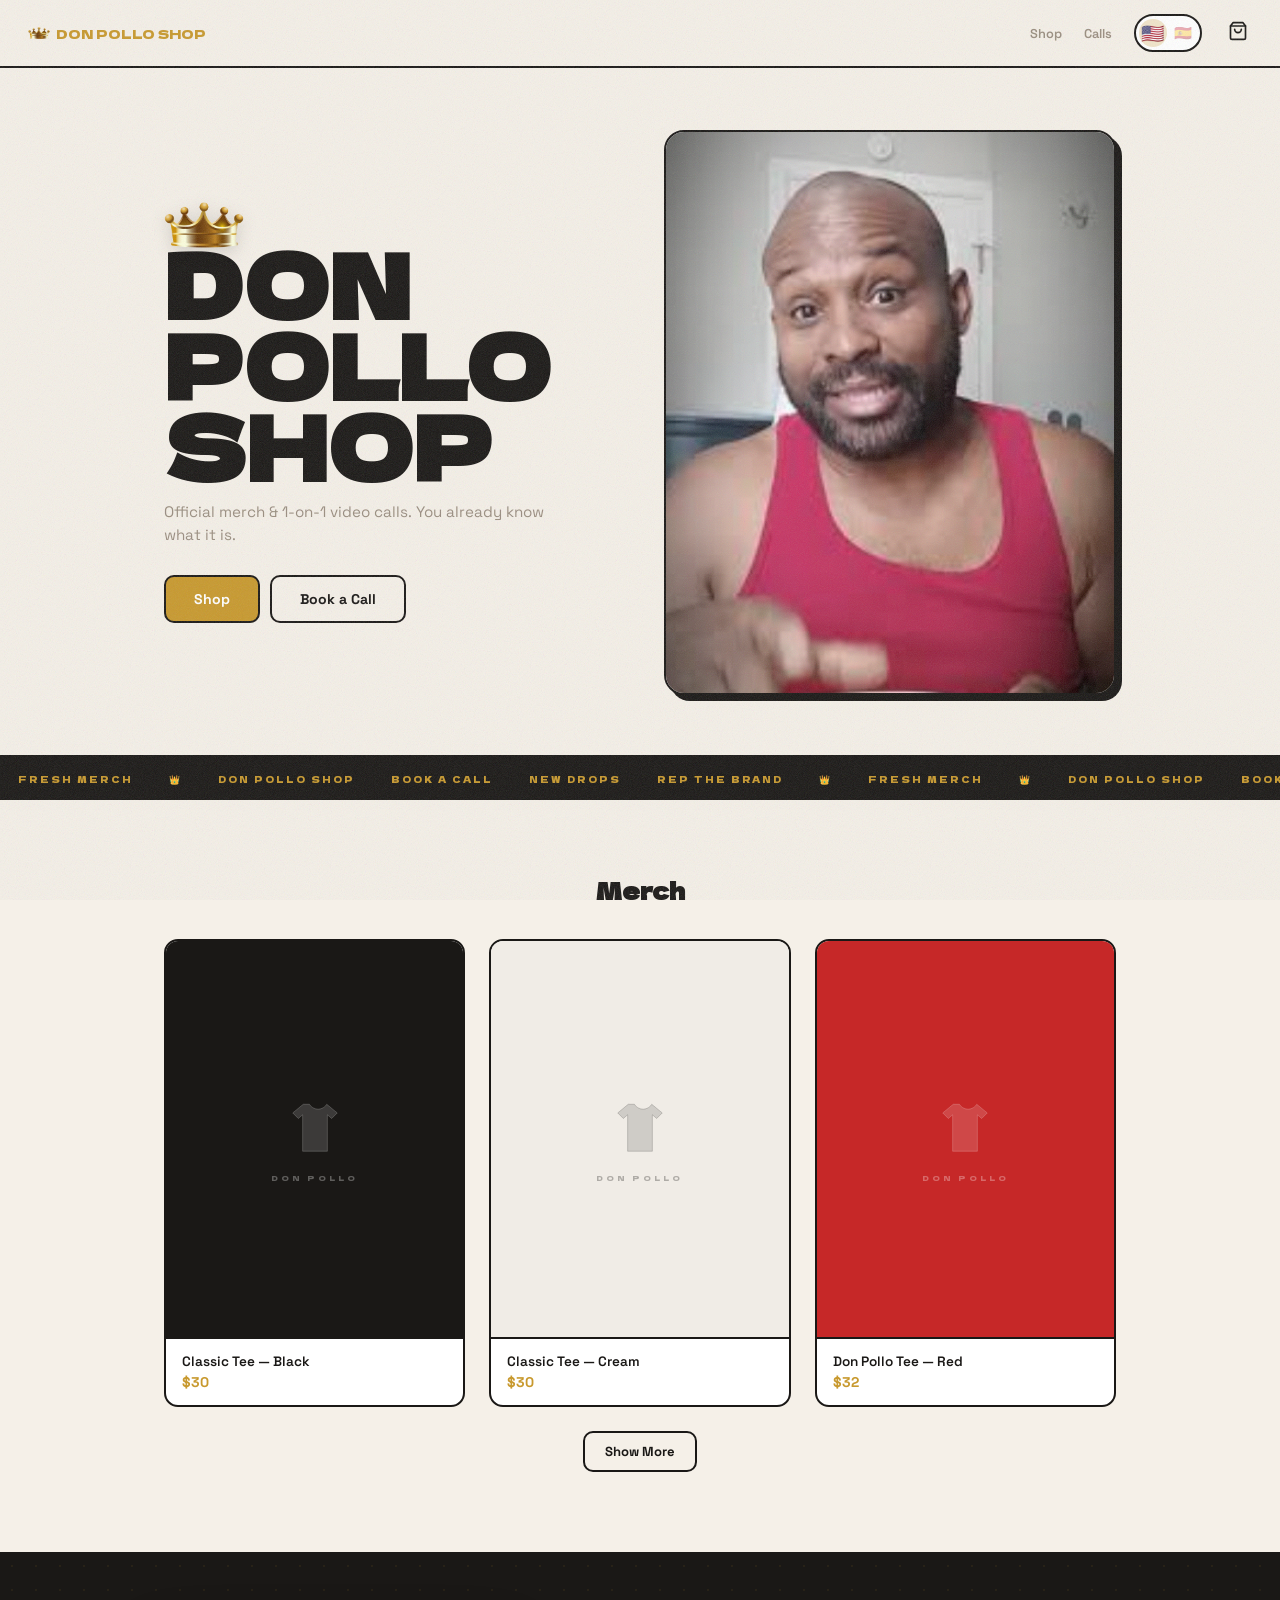
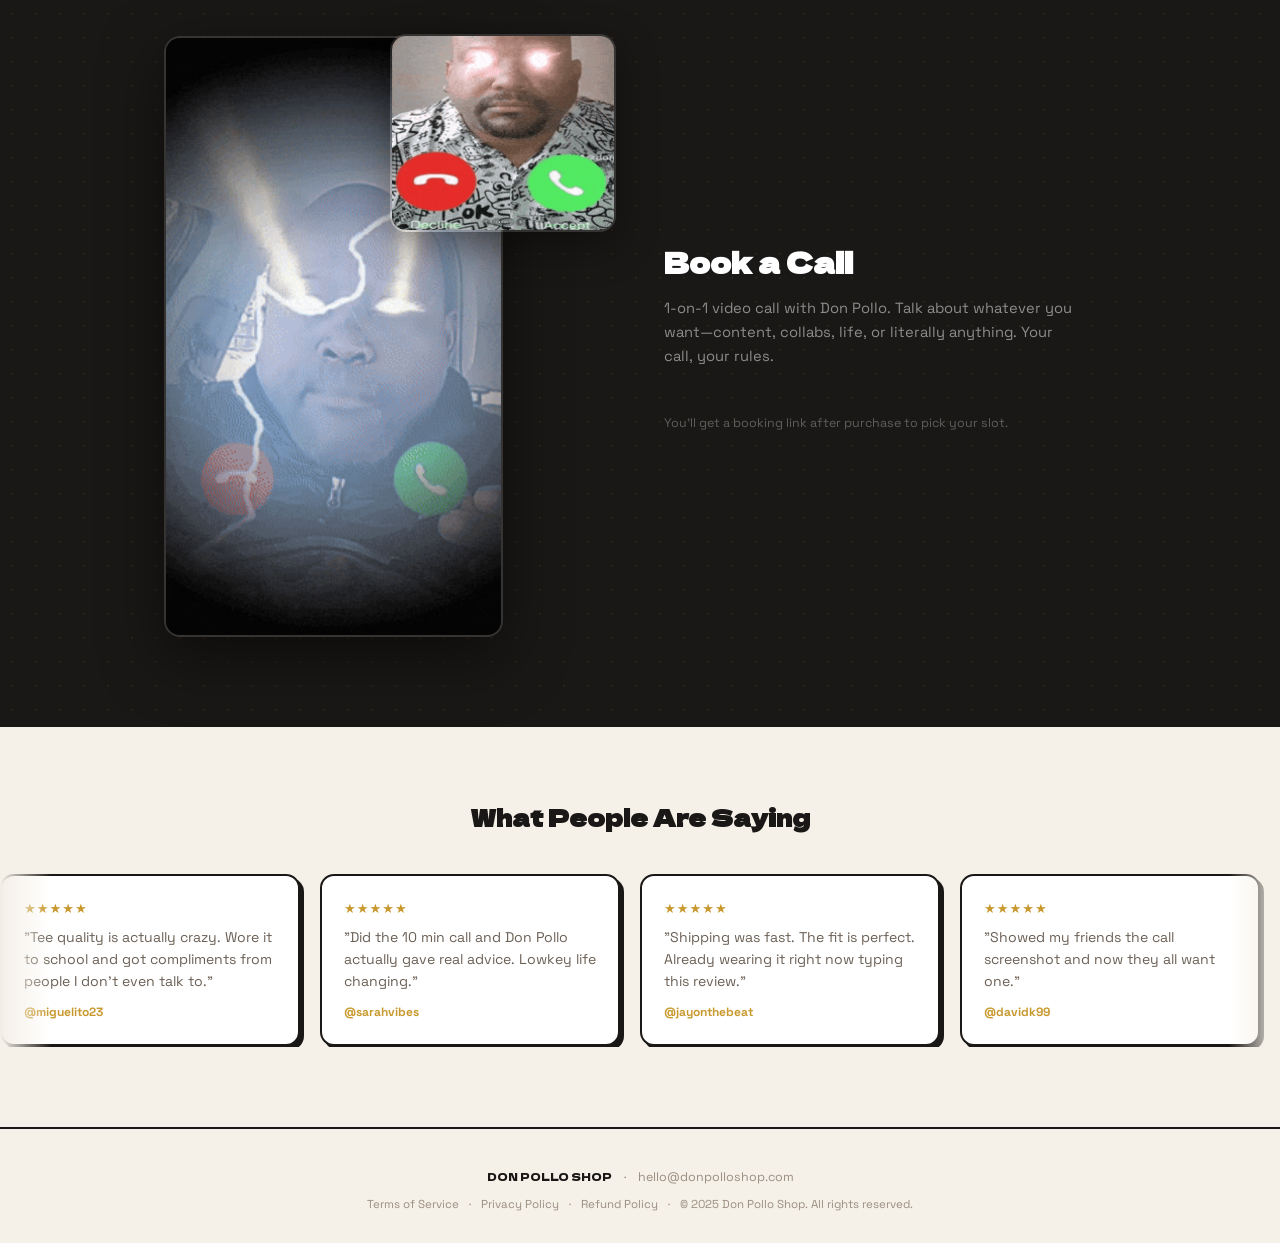
==== commit 5eb18552: "lol" ====
--- a/index.html
+++ b/index.html
@@ -3,8 +3,8 @@
 <head>
   <meta charset="UTF-8">
   <meta name="viewport" content="width=device-width, initial-scale=1.0">
-  <title>Don Pollo Shop — Official Merch & Calls</title>
-  <meta name="description" content="The official Don Pollo store. Merch drops and 1-on-1 video calls.">
+  <title>Don Pollo Shop</title>
+  <meta name="description" content="Official Don Pollo merch and 1-on-1 video calls.">
   <link rel="stylesheet" href="css/style.css">
   <link rel="preconnect" href="https://fonts.googleapis.com">
   <link rel="preconnect" href="https://fonts.gstatic.com" crossorigin>
@@ -12,159 +12,159 @@
 </head>
 <body>
 
-  <!-- NAV -->
   <nav class="nav">
-    <a href="#" class="nav-logo">DON POLLO SHOP</a>
+    <a href="#" class="nav-logo"><img src="assets/images/crown.png" alt="" class="nav-crown">DON POLLO SHOP</a>
     <div class="nav-right">
-      <a href="#merch" class="nav-link">Merch</a>
-      <a href="#calls" class="nav-link">Calls</a>
+      <a href="#merch" class="nav-link" data-i18n="nav.shop">Shop</a>
+      <a href="#calls" class="nav-link" data-i18n="nav.calls">Calls</a>
+      <button class="lang-switch" id="langSwitch" data-lang="en" aria-label="Switch language">
+        <span class="lang-opt" data-lang="en">&#x1F1FA;&#x1F1F8;</span>
+        <span class="lang-opt" data-lang="es">&#x1F1EA;&#x1F1F8;</span>
+        <span class="lang-slider"></span>
+      </button>
       <button class="nav-bag" id="cartBtn">
-        <svg width="20" height="20" viewBox="0 0 24 24" fill="none" stroke="currentColor" stroke-width="2.5" stroke-linecap="round" stroke-linejoin="round"><path d="M6 2L3 6v14a2 2 0 002 2h14a2 2 0 002-2V6l-3-4z"/><line x1="3" y1="6" x2="21" y2="6"/><path d="M16 10a4 4 0 01-8 0"/></svg>
+        <svg width="20" height="20" viewBox="0 0 24 24" fill="none" stroke="currentColor" stroke-width="2" stroke-linecap="round" stroke-linejoin="round"><path d="M6 2L3 6v14a2 2 0 002 2h14a2 2 0 002-2V6l-3-4z"/><line x1="3" y1="6" x2="21" y2="6"/><path d="M16 10a4 4 0 01-8 0"/></svg>
         <span class="nav-bag-n" id="cartBadge" data-count="0">0</span>
       </button>
     </div>
   </nav>
 
-  <!-- ===================== HERO ===================== -->
   <section class="hero">
-    <div class="hero-content">
-      <p class="hero-tag">OFFICIAL STORE</p>
-      <h1 class="hero-title"><span>DON POLLO</span><br>SHOP</h1>
-      <p class="hero-sub">Merch drops and 1-on-1 video calls.<br>If you know, you know.</p>
-      <div class="hero-btns">
-        <a href="#merch" class="btn btn-accent">Shop Merch</a>
-        <a href="#calls" class="btn btn-ghost">Book a Call</a>
+    <div class="contain hero-grid">
+      <div class="hero-text">
+        <div class="hero-crown-wrap">
+          <img src="assets/images/crown.png" alt="" class="hero-crown">
+          <h1 class="hero-title" data-i18n="hero.title">DON POLLO<br>SHOP</h1>
+        </div>
+        <p class="hero-sub" data-i18n="hero.sub">Official merch &amp; 1-on-1 video calls. You already know what it is.</p>
+        <div class="hero-btns">
+          <a href="#merch" class="btn btn-accent" data-i18n="hero.btn.shop">Shop</a>
+          <a href="#calls" class="btn btn-ghost" data-i18n="hero.btn.call">Book a Call</a>
+        </div>
       </div>
-    </div>
-    <div class="hero-video">
-      <video src="assets/video/promo.mp4" playsinline autoplay muted loop></video>
-      <div class="vid-empty" id="vidEmpty"><span>promo video</span></div>
-    </div>
-  </section>
-
-  <!-- ===================== MARQUEE ===================== -->
-  <div class="marquee">
-    <div class="marquee-inner">
-      <span>FRESH MERCH</span><span>DON POLLO SHOP</span><span>BOOK A CALL</span><span>NEW DROPS</span><span>REP THE BRAND</span><span>FRESH MERCH</span><span>DON POLLO SHOP</span><span>BOOK A CALL</span><span>NEW DROPS</span><span>REP THE BRAND</span>
-    </div>
-  </div>
-
-  <!-- ===================== MERCH ===================== -->
-  <section class="merch" id="merch">
-    <div class="contain">
-      <h2 class="sec-title">Merch</h2>
-      <p class="sec-sub">Fresh drops. Limited runs. Don't sleep.</p>
-      <div class="products" id="productsGrid"></div>
-      <div class="show-more-wrap" id="showMoreWrap" style="display:none">
-        <button class="btn btn-outline btn-sm" id="showMoreBtn">Show More</button>
+      <div class="hero-video">
+        <img src="assets/images/video-placeholder.png" alt="Don Pollo" class="hero-video-img">
       </div>
     </div>
   </section>
 
-  <!-- ===================== CALLS ===================== -->
-  <section class="calls" id="calls">
-    <div class="calls-inner">
-      <div class="calls-gif-col">
-        <img src="assets/images/donpollo-call.gif" alt="Don Pollo calling" class="calls-gif">
-      </div>
-      <div class="calls-info-col">
-        <h2 class="calls-title">Call<br>Don Pollo</h2>
-        <p class="calls-desc">Private 1-on-1 video call. Talk about whatever&mdash;content, collabs, life, anything. Just you and Don Pollo, live.</p>
-        <div class="call-tiers" id="callOptions"></div>
-        <p class="calls-note">You'll get a booking link after purchase to pick your time slot.</p>
+  <div class="marquee">
+    <div class="marquee-inner">
+      <span data-i18n="marquee.merch">FRESH MERCH</span><span>&#x1F451;</span><span data-i18n="marquee.shop">DON POLLO SHOP</span><span data-i18n="marquee.call">BOOK A CALL</span><span data-i18n="marquee.drops">NEW DROPS</span><span data-i18n="marquee.rep">REP THE BRAND</span><span>&#x1F451;</span><span data-i18n="marquee.merch">FRESH MERCH</span><span>&#x1F451;</span><span data-i18n="marquee.shop">DON POLLO SHOP</span><span data-i18n="marquee.call">BOOK A CALL</span><span data-i18n="marquee.drops">NEW DROPS</span><span data-i18n="marquee.rep">REP THE BRAND</span><span>&#x1F451;</span>
+    </div>
+  </div>
+
+  <section class="merch" id="merch">
+    <div class="contain">
+      <h2 class="sec-title" data-i18n="merch.title">Merch</h2>
+      <div class="products" id="productsGrid"></div>
+      <div class="show-more-wrap" id="showMoreWrap" style="display:none">
+        <button class="btn btn-outline btn-sm" id="showMoreBtn" data-i18n="merch.showMore">Show More</button>
       </div>
     </div>
   </section>
 
-  <!-- ===================== REVIEWS ===================== -->
+  <section class="calls" id="calls">
+    <div class="contain calls-layout">
+      <div class="calls-left">
+        <div class="calls-phone-stack">
+          <img src="assets/images/call-gif-1.gif" alt="Don Pollo calling" class="calls-gif calls-gif-main">
+          <img src="assets/images/call-gif-2.gif" alt="Don Pollo calling" class="calls-gif calls-gif-small">
+        </div>
+      </div>
+      <div class="calls-right">
+        <h2 class="calls-title" data-i18n="calls.title">Book a Call</h2>
+        <p class="calls-desc" data-i18n="calls.desc">1-on-1 video call with Don Pollo. Talk about whatever you want&mdash;content, collabs, life, or literally anything. Your call, your rules.</p>
+        <div class="call-tiers" id="callOptions"></div>
+        <p class="calls-note" data-i18n="calls.note">You'll get a booking link after purchase to pick your slot.</p>
+      </div>
+    </div>
+  </section>
+
   <section class="reviews" id="reviews">
     <div class="contain">
-      <h2 class="sec-title">Reviews</h2>
-      <p class="sec-sub">Straight from the community.</p>
-      <div class="reviews-grid">
+      <h2 class="sec-title" data-i18n="reviews.title">What People Are Saying</h2>
+    </div>
+    <div class="reviews-scroll">
+      <div class="reviews-track">
         <div class="rev-card">
           <div class="rev-stars">&#9733;&#9733;&#9733;&#9733;&#9733;</div>
-          <p class="rev-text">"this tee goes stupid hard. wore it to class and everyone was asking where i got it"</p>
+          <p class="rev-text" data-i18n="rev.1">"Tee quality is actually crazy. Wore it to school and got compliments from people I don't even talk to."</p>
           <p class="rev-name">@miguelito23</p>
-          <p class="rev-tag">Merch</p>
         </div>
         <div class="rev-card">
           <div class="rev-stars">&#9733;&#9733;&#9733;&#9733;&#9733;</div>
-          <p class="rev-text">"did the 10 min call and don pollo is genuinely the coolest dude. actually listened and gave real advice"</p>
+          <p class="rev-text" data-i18n="rev.2">"Did the 10 min call and Don Pollo actually gave real advice. Lowkey life changing."</p>
           <p class="rev-name">@sarahvibes</p>
-          <p class="rev-tag">Video Call</p>
         </div>
         <div class="rev-card">
           <div class="rev-stars">&#9733;&#9733;&#9733;&#9733;&#9733;</div>
-          <p class="rev-text">"shipping was fast. quality is way better than i expected for the price honestly"</p>
+          <p class="rev-text" data-i18n="rev.3">"Shipping was fast. The fit is perfect. Already wearing it right now typing this review."</p>
           <p class="rev-name">@jayonthebeat</p>
-          <p class="rev-tag">Merch</p>
         </div>
         <div class="rev-card">
           <div class="rev-stars">&#9733;&#9733;&#9733;&#9733;&#9733;</div>
-          <p class="rev-text">"booked a call for my birthday and it was the best gift i ever gave myself no cap"</p>
-          <p class="rev-name">@chrisflips</p>
-          <p class="rev-tag">Video Call</p>
+          <p class="rev-text" data-i18n="rev.4">"Showed my friends the call screenshot and now they all want one."</p>
+          <p class="rev-name">@davidk99</p>
         </div>
         <div class="rev-card">
           <div class="rev-stars">&#9733;&#9733;&#9733;&#9733;&#9733;</div>
-          <p class="rev-text">"already ordered my second one. the navy colorway is fire"</p>
-          <p class="rev-name">@luna.mp4</p>
-          <p class="rev-tag">Merch</p>
+          <p class="rev-text" data-i18n="rev.1">"Tee quality is actually crazy. Wore it to school and got compliments from people I don't even talk to."</p>
+          <p class="rev-name">@miguelito23</p>
         </div>
         <div class="rev-card">
           <div class="rev-stars">&#9733;&#9733;&#9733;&#9733;&#9733;</div>
-          <p class="rev-text">"my friends didn't believe i talked to don pollo until i showed them the screenshot lmaooo"</p>
+          <p class="rev-text" data-i18n="rev.2">"Did the 10 min call and Don Pollo actually gave real advice. Lowkey life changing."</p>
+          <p class="rev-name">@sarahvibes</p>
+        </div>
+        <div class="rev-card">
+          <div class="rev-stars">&#9733;&#9733;&#9733;&#9733;&#9733;</div>
+          <p class="rev-text" data-i18n="rev.3">"Shipping was fast. The fit is perfect. Already wearing it right now typing this review."</p>
+          <p class="rev-name">@jayonthebeat</p>
+        </div>
+        <div class="rev-card">
+          <div class="rev-stars">&#9733;&#9733;&#9733;&#9733;&#9733;</div>
+          <p class="rev-text" data-i18n="rev.4">"Showed my friends the call screenshot and now they all want one."</p>
           <p class="rev-name">@davidk99</p>
-          <p class="rev-tag">Video Call</p>
         </div>
       </div>
     </div>
   </section>
 
-  <!-- ===================== FOOTER ===================== -->
   <footer class="foot">
     <div class="contain">
-      <div class="foot-grid">
-        <div class="foot-col">
-          <p class="foot-logo">DON POLLO SHOP</p>
-          <p class="foot-dim">The official store.</p>
-        </div>
-        <div class="foot-col">
-          <p class="foot-head">Support</p>
-          <a href="mailto:hello@donpolloshop.com" class="foot-link">hello@donpolloshop.com</a>
-        </div>
-        <div class="foot-col">
-          <p class="foot-head">Legal</p>
-          <a href="privacy.html" class="foot-link">Privacy Policy</a>
-          <a href="terms.html" class="foot-link">Terms of Service</a>
-          <a href="refunds.html" class="foot-link">Refund Policy</a>
-        </div>
+      <div class="foot-top">
+        <span class="foot-name">DON POLLO SHOP</span>
+        <span>&middot;</span>
+        <a href="mailto:hello@donpolloshop.com" class="foot-link">hello@donpolloshop.com</a>
       </div>
-      <div class="foot-bottom">
-        <span>&copy; 2025 MINDMUSH LLC. All rights reserved.</span>
-        <a href="https://mindmush.com" class="foot-link" target="_blank" rel="noopener">mindmush.com</a>
+      <div class="foot-legal">
+        <a href="terms.html" class="foot-link" data-i18n="footer.terms">Terms of Service</a>
+        <span>&middot;</span>
+        <a href="privacy.html" class="foot-link" data-i18n="footer.privacy">Privacy Policy</a>
+        <span>&middot;</span>
+        <a href="refunds.html" class="foot-link" data-i18n="footer.refund">Refund Policy</a>
+        <span>&middot;</span>
+        <span data-i18n="footer.copy">&copy; 2025 Don Pollo Shop. All rights reserved.</span>
       </div>
     </div>
   </footer>
 
-  <!-- ===================== CART DRAWER ===================== -->
   <div class="overlay" id="cartOverlay"></div>
   <aside class="drawer" id="cartDrawer">
     <div class="drawer-top">
-      <h3>Your Bag</h3>
+      <h3 data-i18n="cart.title">Your Bag</h3>
       <button class="drawer-close" id="cartClose">&times;</button>
     </div>
     <div class="drawer-items" id="cartBody">
-      <p class="drawer-mt">Nothing here yet.</p>
+      <p class="drawer-mt" data-i18n="cart.empty">Nothing here yet.</p>
     </div>
     <div class="drawer-bottom" id="cartBottom" style="display:none">
-      <div class="drawer-total"><span>Total</span><strong id="cartTotalPrice">$0</strong></div>
-      <button class="btn btn-fill btn-block" id="checkoutBtn">Checkout</button>
+      <div class="drawer-total"><span data-i18n="cart.total">Total</span><strong id="cartTotalPrice">$0</strong></div>
+      <button class="btn btn-fill btn-block" id="checkoutBtn" data-i18n="cart.checkout">Checkout</button>
     </div>
   </aside>
 
-  <!-- ===================== PRODUCT MODAL ===================== -->
   <div class="mo-bg" id="modalBg"></div>
   <div class="mo" id="modal">
     <button class="mo-close" id="modalX">&times;</button>
@@ -178,7 +178,7 @@
         <p class="mo-price" id="modalPrice"></p>
         <div class="mo-desc" id="modalHtml"></div>
         <div class="mo-opts" id="modalOptions"></div>
-        <button class="btn btn-fill btn-block" id="modalAddBtn">Add to Bag</button>
+        <button class="btn btn-fill btn-block" id="modalAddBtn" data-i18n="modal.add">Add to Bag</button>
       </div>
     </div>
   </div>
--- a/css/style.css
+++ b/css/style.css
@@ -1,491 +1,474 @@
-/* ============================================
-   DON POLLO SHOP
-   ============================================ */
 *, *::before, *::after { margin: 0; padding: 0; box-sizing: border-box; }
 
 :root {
-  --bg: #0a0a0a;
-  --surface: #141414;
-  --yellow: #FFE234;
-  --white: #fff;
-  --dim: rgba(255,255,255,.4);
-  --border: rgba(255,255,255,.08);
+  --bg: #f5f0e8;
+  --surface: #fff;
+  --text: #1a1816;
+  --dim: #9a8e80;
+  --accent: #C8992E;
+  --border: #d9d0c4;
   --font: 'Space Grotesk', system-ui, sans-serif;
   --display: 'Dela Gothic One', cursive;
-  --r: 12px;
+  --r: 14px;
+  --bounce: cubic-bezier(.34,1.56,.64,1);
 }
 
 html { scroll-behavior: smooth; }
 body {
   font-family: var(--font);
   background: var(--bg);
-  color: var(--white);
+  color: var(--text);
   overflow-x: hidden;
   -webkit-font-smoothing: antialiased;
+}
+/* Subtle grain texture overlay */
+body::after {
+  content: '';
+  position: fixed;
+  inset: 0;
+  z-index: 9999;
+  pointer-events: none;
+  opacity: .35;
+  background-image: url("data:image/svg+xml,%3Csvg viewBox='0 0 256 256' xmlns='http://www.w3.org/2000/svg'%3E%3Cfilter id='n'%3E%3CfeTurbulence type='fractalNoise' baseFrequency='.85' numOctaves='4' stitchTiles='stitch'/%3E%3C/filter%3E%3Crect width='100%25' height='100%25' filter='url(%23n)' opacity='.4'/%3E%3C/svg%3E");
+  background-repeat: repeat;
+  background-size: 200px 200px;
 }
 a { text-decoration: none; color: inherit; }
 button { font-family: inherit; cursor: pointer; border: none; background: none; color: inherit; }
 img { max-width: 100%; display: block; }
-.contain { max-width: 1080px; margin: 0 auto; padding: 0 24px; }
+.contain { max-width: 1000px; margin: 0 auto; padding: 0 24px; }
 
 /* ---- btns ---- */
 .btn {
   display: inline-flex; align-items: center; justify-content: center;
-  padding: 14px 32px; border-radius: 10px;
+  padding: 13px 28px; border-radius: 10px;
   font-weight: 700; font-size: .88rem;
-  transition: transform .2s, box-shadow .2s, background .2s;
+  transition: transform .2s var(--bounce), box-shadow .2s;
   cursor: pointer; text-decoration: none;
 }
-.btn-accent {
-  background: var(--yellow); color: #000; border: 2px solid var(--yellow);
-}
-.btn-accent:hover {
-  transform: translateY(-2px);
-  box-shadow: 0 8px 30px rgba(255,226,52,.3);
-}
-.btn-ghost {
-  background: transparent; color: var(--white);
-  border: 2px solid rgba(255,255,255,.2);
-}
-.btn-ghost:hover {
-  border-color: var(--white); transform: translateY(-2px);
-}
-.btn-fill {
-  background: var(--yellow); color: #000; border: 2px solid var(--yellow);
-}
-.btn-fill:hover {
-  transform: translateY(-2px);
-  box-shadow: 0 8px 30px rgba(255,226,52,.25);
-}
-.btn-outline {
-  background: transparent; color: var(--white);
-  border: 2px solid rgba(255,255,255,.2);
-}
-.btn-outline:hover {
-  border-color: var(--yellow); color: var(--yellow);
-  transform: translateY(-2px);
-}
-.btn-sm { padding: 10px 22px; font-size: .82rem; }
+.btn-accent { background: var(--accent); color: #fff; border: 2.5px solid var(--text); }
+.btn-accent:hover { transform: translateY(-2px); box-shadow: 3px 3px 0 var(--text); }
+.btn-ghost { background: transparent; color: var(--text); border: 2.5px solid var(--text); }
+.btn-ghost:hover { transform: translateY(-2px); box-shadow: 3px 3px 0 var(--text); }
+.btn-fill { background: var(--accent); color: #fff; border: 2.5px solid var(--text); }
+.btn-fill:hover { transform: translateY(-2px); box-shadow: 3px 3px 0 var(--text); }
+.btn-outline { background: transparent; color: var(--text); border: 2px solid var(--text); }
+.btn-outline:hover { color: var(--accent); border-color: var(--accent); transform: translateY(-2px); box-shadow: 3px 3px 0 var(--accent); }
+.btn-sm { padding: 10px 20px; font-size: .82rem; }
 .btn-block { width: 100%; }
 
 /* ============ NAV ============ */
 .nav {
   position: fixed; top: 0; left: 0; width: 100%; z-index: 100;
   display: flex; align-items: center; justify-content: space-between;
-  padding: 16px 28px;
-  background: rgba(10,10,10,.92);
-  backdrop-filter: blur(20px); -webkit-backdrop-filter: blur(20px);
-  border-bottom: 1px solid var(--border);
-}
-.nav-logo {
-  font-family: var(--display); font-size: .85rem;
-  color: var(--yellow); letter-spacing: .5px;
-}
-.nav-right { display: flex; align-items: center; gap: 24px; }
-.nav-link {
-  font-weight: 700; font-size: .72rem; text-transform: uppercase;
-  letter-spacing: 1.5px; color: var(--dim); transition: color .2s;
-}
-.nav-link:hover { color: var(--white); }
-.nav-bag { position: relative; padding: 4px; color: var(--white); transition: color .2s; }
-.nav-bag:hover { color: var(--yellow); }
+  padding: 14px 28px;
+  background: rgba(245,240,232,.92);
+  backdrop-filter: blur(16px); -webkit-backdrop-filter: blur(16px);
+  border-bottom: 2.5px solid var(--text);
+}
+.nav-logo { font-family: var(--display); font-size: .8rem; color: var(--accent); display: flex; align-items: center; gap: 6px; }
+.nav-crown { width: 22px; height: auto; display: inline-block; }
+.nav-right { display: flex; align-items: center; gap: 22px; }
+.nav-link { font-weight: 600; font-size: .8rem; color: var(--dim); transition: color .15s; }
+.nav-link:hover { color: var(--text); }
+/* ---- lang switch ---- */
+.lang-switch {
+  position: relative; display: flex; align-items: center;
+  background: var(--surface); border: 2.5px solid var(--text);
+  border-radius: 22px; padding: 3px; cursor: pointer;
+  gap: 2px; overflow: hidden;
+  transition: transform .2s var(--bounce), box-shadow .2s;
+}
+.lang-switch:hover { transform: translateY(-2px); box-shadow: 3px 3px 0 var(--text); }
+.lang-opt {
+  width: 28px; height: 28px;
+  display: flex; align-items: center; justify-content: center;
+  font-size: 17px; line-height: 1;
+  border-radius: 50%; position: relative; z-index: 1;
+  transition: opacity .3s, transform .3s var(--bounce);
+}
+.lang-slider {
+  position: absolute; width: 28px; height: 28px;
+  background: var(--accent); border-radius: 50%;
+  left: 3px; top: 3px;
+  transition: transform .35s var(--bounce);
+  opacity: .25;
+}
+.lang-switch[data-lang="es"] .lang-slider { transform: translateX(30px); }
+.lang-switch[data-lang="en"] .lang-opt[data-lang="en"] { transform: scale(1.1); }
+.lang-switch[data-lang="en"] .lang-opt[data-lang="es"] { opacity: .35; transform: scale(.85); }
+.lang-switch[data-lang="es"] .lang-opt[data-lang="es"] { transform: scale(1.1); }
+.lang-switch[data-lang="es"] .lang-opt[data-lang="en"] { opacity: .35; transform: scale(.85); }
+
+.nav-bag { position: relative; padding: 4px; color: var(--text); transition: color .15s; }
+.nav-bag:hover { color: var(--accent); }
 .nav-bag-n {
   position: absolute; top: -6px; right: -10px;
-  background: var(--yellow); color: #000;
-  width: 18px; height: 18px; border-radius: 50%;
-  font-size: .6rem; font-weight: 800;
+  background: var(--accent); color: #fff;
+  width: 17px; height: 17px; border-radius: 50%;
+  font-size: .58rem; font-weight: 800;
   display: flex; align-items: center; justify-content: center;
 }
 .nav-bag-n[data-count="0"] { display: none; }
 
 /* ============ HERO ============ */
 .hero {
-  min-height: 100vh; min-height: 100dvh;
+  padding: 130px 0 60px;
+}
+.hero-grid {
   display: grid;
   grid-template-columns: 1fr 1fr;
   align-items: center;
   gap: 48px;
-  padding: 120px 48px 80px;
-  max-width: 1200px;
-  margin: 0 auto;
-}
-.hero-content { position: relative; z-index: 1; }
-.hero-tag {
-  display: inline-block;
-  font-size: .58rem; font-weight: 700;
-  text-transform: uppercase; letter-spacing: 5px;
-  color: var(--yellow);
-  margin-bottom: 28px;
+}
+.hero-text { text-align: left; }
+.hero-crown-wrap { position: relative; display: inline-block; }
+.hero-crown {
+  width: clamp(50px, 10vw, 80px);
+  height: auto;
+  margin-bottom: -6px;
+  display: block;
+  filter: drop-shadow(0 4px 8px rgba(0,0,0,.15));
+  animation: crown-bob 3s ease-in-out infinite;
+}
+@keyframes crown-bob {
+  0%, 100% { transform: translateY(0) rotate(-2deg); }
+  50% { transform: translateY(-6px) rotate(2deg); }
 }
 .hero-title {
   font-family: var(--display);
-  font-size: clamp(3rem, 7vw, 5rem);
-  line-height: .95;
-  margin-bottom: 22px;
-}
-.hero-title span { color: var(--yellow); }
+  font-size: clamp(3rem, 7vw, 5.5rem);
+  line-height: .92;
+  margin-bottom: 16px;
+}
 .hero-sub {
-  font-size: 1rem; color: var(--dim);
-  margin-bottom: 36px; max-width: 380px; line-height: 1.6;
-}
-.hero-btns { display: flex; gap: 12px; flex-wrap: wrap; }
-
-/* hero video */
+  font-size: .95rem; color: var(--dim);
+  margin: 0 0 28px; max-width: 420px; line-height: 1.5;
+}
+.hero-btns { display: flex; gap: 10px; }
 .hero-video {
-  position: relative; z-index: 1;
-  width: 100%; max-width: 320px;
-  aspect-ratio: 9/14;
-  border-radius: 20px; overflow: hidden;
-  border: 2px solid rgba(255,255,255,.06);
+  width: 100%; aspect-ratio: 4/5;
+  border-radius: 20px; overflow: hidden; position: relative;
+  border: 2.5px solid var(--text); box-shadow: 6px 6px 0 var(--text);
   background: var(--surface);
-  justify-self: center;
-}
-.hero-video video { width: 100%; height: 100%; object-fit: cover; display: block; }
-.vid-empty {
-  position: absolute; inset: 0;
-  display: flex; align-items: center; justify-content: center;
-  color: rgba(255,255,255,.12); font-size: .75rem; font-weight: 600;
-  pointer-events: none;
-}
+  transition: transform .3s var(--bounce), box-shadow .3s;
+}
+.hero-video:hover { transform: rotate(1.5deg) scale(1.02); box-shadow: 8px 8px 0 var(--text); }
+.hero-video-img { width: 100%; height: 100%; object-fit: cover; display: block; }
 
 /* ============ MARQUEE ============ */
 .marquee {
-  background: var(--yellow); padding: 10px 0;
+  background: var(--text); padding: 10px 0;
   overflow: hidden; white-space: nowrap;
-}
-.marquee-inner { display: inline-flex; animation: mq 18s linear infinite; }
+  border-top: 2.5px solid var(--text);
+  border-bottom: 2.5px solid var(--text);
+}
+.marquee-inner { display: inline-flex; animation: mq 14s linear infinite; }
 .marquee-inner span {
   font-family: var(--display); font-size: .55rem;
-  letter-spacing: 3px; color: #000; padding: 0 24px;
+  letter-spacing: 2px; color: var(--accent); padding: 0 18px;
 }
 @keyframes mq { to { transform: translateX(-50%); } }
 
-/* ============ SECTIONS ============ */
-.sec-title {
-  font-family: var(--display); font-size: clamp(1.8rem, 4vw, 2.6rem);
-  margin-bottom: 6px;
-}
-.sec-sub { color: var(--dim); font-weight: 600; font-size: .88rem; margin-bottom: 40px; }
-
 /* ============ MERCH ============ */
-.merch { padding: 80px 0; }
-
-.products {
-  display: grid;
-  grid-template-columns: repeat(3, 1fr);
-  gap: 16px;
-}
-
+.merch { padding: 72px 0 80px; }
+.sec-title { font-family: var(--display); font-size: 1.5rem; margin-bottom: 32px; text-align: center; }
+.products { display: grid; grid-template-columns: repeat(3, 1fr); gap: 24px; }
 .p-card {
   background: var(--surface); border-radius: var(--r); overflow: hidden;
-  cursor: pointer; border: 1px solid var(--border);
-  transition: transform .25s, border-color .25s, box-shadow .25s;
+  cursor: pointer; border: 2.5px solid var(--text);
+  transition: transform .2s var(--bounce), box-shadow .2s;
 }
 .p-card.hidden { display: none; }
-.p-card:hover {
-  transform: translateY(-6px);
-  border-color: rgba(255,226,52,.3);
-  box-shadow: 0 20px 50px rgba(0,0,0,.5);
-}
-
+.p-card:hover { transform: translateY(-5px) rotate(-1deg); box-shadow: 5px 5px 0 var(--text); }
 .p-card-img { aspect-ratio: 3/4; overflow: hidden; }
-.p-card-img img {
-  width: 100%; height: 100%; object-fit: cover; transition: transform .5s;
-}
-.p-card:hover .p-card-img img { transform: scale(1.05); }
-
+.p-card-img img { width: 100%; height: 100%; object-fit: cover; transition: transform .4s; }
+.p-card:hover .p-card-img img { transform: scale(1.04); }
 .p-card-ph {
   width: 100%; height: 100%;
   display: flex; align-items: center; justify-content: center;
   flex-direction: column; gap: 10px;
-  position: relative;
-}
-.p-card-ph svg { width: 72px; height: 72px; }
-.p-card-ph span {
-  font-family: var(--display); font-size: .5rem;
-  letter-spacing: 3px; opacity: .35;
-}
-
-.p-card-body { padding: 14px 16px; border-top: 1px solid var(--border); }
-.p-card-name { font-weight: 700; font-size: .85rem; margin-bottom: 4px; }
-.p-card-price { font-weight: 800; font-size: .9rem; color: var(--yellow); }
-
-.show-more-wrap { text-align: center; margin-top: 28px; }
+}
+.p-card-ph svg { width: 68px; height: 68px; }
+.p-card-ph span { font-family: var(--display); font-size: .45rem; letter-spacing: 3px; opacity: .3; }
+.p-card-body { padding: 14px 16px; border-top: 2px solid var(--text); }
+.p-card-name { font-weight: 600; font-size: .85rem; margin-bottom: 3px; }
+.p-card-price { font-weight: 800; font-size: .88rem; color: var(--accent); }
+.show-more-wrap { text-align: center; margin-top: 24px; }
 
 /* ============ CALLS ============ */
 .calls {
-  background: var(--yellow); color: #000;
-  padding: 0; overflow: hidden;
-}
-.calls-inner {
-  display: grid; grid-template-columns: 1fr 1fr;
-  min-height: 560px;
-}
-.calls-gif-col {
-  display: flex; align-items: center; justify-content: center;
-  padding: 48px;
+  background: var(--text); color: #fff;
+  padding: 80px 0 88px;
+  border-top: 2.5px solid var(--text);
+  border-bottom: 2.5px solid var(--text);
+  background-image: radial-gradient(rgba(200,153,46,.08) 1px, transparent 1px);
+  background-size: 24px 24px;
+}
+.calls-layout {
+  display: grid;
+  grid-template-columns: 1fr 1fr;
+  align-items: center;
+  gap: 48px;
+}
+.calls-left { position: relative; }
+.calls-phone-stack {
+  position: relative;
+  width: 100%;
+  aspect-ratio: 3/4;
 }
 .calls-gif {
-  width: 100%; max-width: 340px;
-  border-radius: 20px;
-  box-shadow: 0 24px 60px rgba(0,0,0,.25);
-}
-.calls-info-col {
-  display: flex; flex-direction: column;
-  justify-content: center;
-  padding: 60px 48px 60px 0;
-}
-.calls-title {
-  font-family: var(--display);
-  font-size: clamp(1.8rem, 3.5vw, 2.6rem);
-  line-height: 1.1; margin-bottom: 16px;
-}
+  border-radius: 16px;
+  border: 2.5px solid rgba(255,255,255,.12);
+  position: absolute;
+}
+.calls-gif-main {
+  width: 75%;
+  left: 0; bottom: 0;
+  z-index: 1;
+  box-shadow: 0 20px 60px rgba(0,0,0,.5);
+}
+.calls-gif-small {
+  width: 50%;
+  right: 0; top: 0;
+  z-index: 2;
+  box-shadow: 0 12px 40px rgba(0,0,0,.4);
+  animation: phone-buzz 1.5s ease-in-out infinite;
+}
+@keyframes phone-buzz {
+  0%, 100% { transform: rotate(3deg) translate(0, 0); }
+  10% { transform: rotate(3deg) translate(2px, -1px); }
+  20% { transform: rotate(3deg) translate(-2px, 1px); }
+  30% { transform: rotate(3deg) translate(1px, -2px); }
+  40% { transform: rotate(3deg) translate(-1px, 2px); }
+  50% { transform: rotate(3deg) translate(0, 0); }
+}
+.calls-right { text-align: left; }
+.calls-title { font-family: var(--display); font-size: 1.8rem; margin-bottom: 14px; }
 .calls-desc {
-  font-size: .92rem; color: rgba(0,0,0,.5);
-  line-height: 1.7; margin-bottom: 28px; max-width: 380px;
-}
-.call-tiers { display: flex; flex-direction: column; gap: 10px; margin-bottom: 16px; }
+  font-size: .92rem; color: rgba(255,255,255,.5); line-height: 1.65;
+  max-width: 420px; margin-bottom: 28px;
+}
+.call-tiers {
+  display: flex; gap: 12px;
+  max-width: 400px; margin-bottom: 18px;
+}
 .call-tier {
-  display: flex; align-items: center; justify-content: space-between;
-  padding: 16px 20px; border-radius: var(--r);
-  border: 2px solid rgba(0,0,0,.1);
-  background: rgba(0,0,0,.04);
-  transition: border-color .2s, background .2s;
-  position: relative;
-}
-.call-tier:hover { border-color: rgba(0,0,0,.25); background: rgba(0,0,0,.07); }
-.call-tier-name { font-weight: 700; font-size: .92rem; }
-.call-tier-price { font-weight: 800; font-size: .88rem; margin-top: 2px; }
+  flex: 1; padding: 22px 18px; border-radius: var(--r);
+  border: 2px solid rgba(255,255,255,.1); position: relative;
+  background: rgba(255,255,255,.05);
+  display: flex; flex-direction: column; align-items: center; gap: 12px;
+  transition: border-color .15s, transform .2s var(--bounce), box-shadow .2s;
+}
+.call-tier:hover {
+  border-color: var(--accent);
+  transform: translateY(-3px);
+  box-shadow: 4px 4px 0 var(--accent);
+}
+.call-tier-name { font-weight: 700; font-size: .88rem; }
+.call-tier-price { font-weight: 800; font-size: .85rem; color: var(--accent); margin-top: 2px; }
 .call-tier-tag {
-  position: absolute; top: -9px; right: 16px;
-  background: #000; color: var(--yellow);
-  font-size: .55rem; font-weight: 800; text-transform: uppercase;
+  position: absolute; top: -9px; left: 50%; transform: translateX(-50%);
+  background: var(--accent); color: #fff;
+  font-size: .5rem; font-weight: 800; text-transform: uppercase;
   letter-spacing: 1.5px; padding: 3px 10px; border-radius: 6px;
-}
-.calls .btn-accent {
-  background: #000; color: var(--yellow); border-color: #000;
-}
-.calls .btn-accent:hover {
-  background: #222;
-  box-shadow: 0 6px 20px rgba(0,0,0,.3);
-}
-.calls-note { font-size: .75rem; color: rgba(0,0,0,.3); line-height: 1.5; }
+  white-space: nowrap;
+}
+.calls .btn-accent { border-color: transparent; }
+.calls .btn-accent:hover { box-shadow: 0 6px 20px rgba(200,153,46,.4); }
+.calls-note { font-size: .78rem; color: rgba(255,255,255,.3); }
 
 /* ============ REVIEWS ============ */
-.reviews { padding: 80px 0; }
-.reviews-grid {
-  display: grid; grid-template-columns: repeat(3, 1fr);
-  gap: 16px;
-}
+.reviews { padding: 72px 0 80px; overflow: hidden; }
+.reviews .sec-title { margin-bottom: 40px; }
+.reviews-scroll {
+  width: 100%;
+  overflow: hidden;
+  mask-image: linear-gradient(90deg, transparent, #000 4%, #000 96%, transparent);
+  -webkit-mask-image: linear-gradient(90deg, transparent, #000 4%, #000 96%, transparent);
+}
+.reviews-track {
+  display: flex;
+  gap: 20px;
+  width: max-content;
+  will-change: transform;
+}
+.reviews-track:hover { animation-play-state: paused; }
 .rev-card {
-  background: var(--surface); border-radius: var(--r);
-  padding: 24px; border: 1px solid var(--border);
-  transition: border-color .3s;
-}
-.rev-card:hover { border-color: rgba(255,226,52,.2); }
-.rev-stars { color: var(--yellow); font-size: .85rem; margin-bottom: 12px; letter-spacing: 2px; }
-.rev-text {
-  font-size: .88rem; color: rgba(255,255,255,.65); line-height: 1.6; margin-bottom: 16px;
-  font-style: italic;
-}
-.rev-name { font-weight: 700; font-size: .78rem; color: var(--white); }
-.rev-tag {
-  display: inline-block; font-size: .6rem; font-weight: 700;
-  text-transform: uppercase; letter-spacing: 1px;
-  color: rgba(255,255,255,.2); margin-top: 4px;
-}
+  flex-shrink: 0;
+  width: 300px;
+  background: var(--surface); border-radius: var(--r); padding: 24px 22px;
+  border: 2.5px solid var(--text);
+  box-shadow: 4px 4px 0 var(--text);
+}
+.rev-stars { color: var(--accent); font-size: .82rem; margin-bottom: 10px; letter-spacing: 1px; }
+.rev-text { font-size: .88rem; color: #6b6055; line-height: 1.55; margin-bottom: 12px; }
+.rev-name { font-weight: 700; font-size: .75rem; color: var(--accent); }
 
 /* ============ FOOTER ============ */
-.foot { padding: 48px 0 24px; border-top: 1px solid var(--border); }
-.foot-grid {
-  display: grid; grid-template-columns: 2fr 1fr 1fr;
-  gap: 32px; margin-bottom: 32px;
-}
-.foot-logo { font-family: var(--display); font-size: .85rem; color: var(--yellow); margin-bottom: 4px; }
-.foot-dim { color: var(--dim); font-size: .82rem; }
-.foot-head {
-  font-weight: 800; font-size: .65rem; text-transform: uppercase;
-  letter-spacing: 1.5px; color: var(--dim); margin-bottom: 10px;
-}
-.foot-link {
-  display: block; font-size: .82rem; color: rgba(255,255,255,.45);
-  margin-bottom: 6px; transition: color .2s;
-}
-.foot-link:hover { color: var(--yellow); }
-.foot-bottom {
-  display: flex; align-items: center; justify-content: space-between;
-  padding-top: 20px; border-top: 1px solid var(--border);
-  font-size: .72rem; color: var(--dim);
-}
+.foot { padding: 40px 0 32px; border-top: 2px solid var(--text); }
+.foot .contain {
+  display: flex; flex-direction: column; align-items: center;
+  gap: 12px; font-size: .78rem; color: var(--dim); text-align: center;
+}
+.foot-top { display: flex; align-items: center; gap: 12px; }
+.foot-name { font-family: var(--display); font-size: .65rem; color: var(--text); }
+.foot-legal { display: flex; align-items: center; gap: 10px; flex-wrap: wrap; justify-content: center; font-size: .72rem; }
+.foot-link { color: var(--dim); transition: color .15s; }
+.foot-link:hover { color: var(--accent); }
 
 /* ============ POLICY PAGES ============ */
-.policy {
-  max-width: 720px; margin: 0 auto; padding: 100px 24px 60px;
-}
-.policy h1 { font-family: var(--display); font-size: 2rem; margin-bottom: 8px; }
-.policy .policy-updated { font-size: .82rem; color: var(--dim); margin-bottom: 32px; }
-.policy h2 {
-  font-family: var(--display); font-size: 1.1rem;
-  margin-top: 32px; margin-bottom: 10px;
-}
-.policy p, .policy li { font-size: .92rem; color: rgba(255,255,255,.55); line-height: 1.7; margin-bottom: 12px; }
+.policy { max-width: 680px; margin: 0 auto; padding: 100px 24px 60px; }
+.policy h1 { font-family: var(--display); font-size: 1.8rem; margin-bottom: 8px; }
+.policy .policy-updated { font-size: .82rem; color: var(--dim); margin-bottom: 28px; }
+.policy h2 { font-family: var(--display); font-size: 1rem; margin-top: 28px; margin-bottom: 8px; }
+.policy p, .policy li { font-size: .9rem; color: #6b6055; line-height: 1.7; margin-bottom: 12px; }
 .policy ul { padding-left: 20px; margin-bottom: 12px; }
-.policy a { color: var(--yellow); text-decoration: underline; }
+.policy a { color: var(--accent); text-decoration: underline; }
 .policy-back {
   display: inline-flex; align-items: center; gap: 6px;
   font-weight: 700; font-size: .82rem; color: var(--dim);
-  margin-bottom: 24px; transition: color .2s;
-}
-.policy-back:hover { color: var(--yellow); }
+  margin-bottom: 20px; transition: color .15s;
+}
+.policy-back:hover { color: var(--accent); }
 
 /* ============ OVERLAY / DRAWER ============ */
 .overlay {
-  position: fixed; inset: 0; background: rgba(0,0,0,.6);
-  z-index: 200; opacity: 0; pointer-events: none; transition: opacity .3s;
+  position: fixed; inset: 0; background: rgba(26,24,22,.35);
+  z-index: 200; opacity: 0; pointer-events: none; transition: opacity .25s;
 }
 .overlay.open { opacity: 1; pointer-events: all; }
 .drawer {
   position: fixed; top: 0; right: 0; z-index: 201;
   width: 380px; max-width: 92vw; height: 100dvh;
-  background: var(--surface); display: flex; flex-direction: column;
+  background: var(--bg); display: flex; flex-direction: column;
   transform: translateX(100%);
-  transition: transform .35s cubic-bezier(.16,1,.3,1);
-  border-left: 1px solid var(--border);
+  transition: transform .3s cubic-bezier(.16,1,.3,1);
+  border-left: 2.5px solid var(--text);
 }
 .drawer.open { transform: translateX(0); }
 .drawer-top {
   display: flex; align-items: center; justify-content: space-between;
-  padding: 18px 22px; border-bottom: 1px solid var(--border);
-}
-.drawer-top h3 { font-family: var(--display); font-size: .9rem; }
+  padding: 18px 22px; border-bottom: 2px solid var(--text);
+}
+.drawer-top h3 { font-family: var(--display); font-size: .88rem; }
 .drawer-close {
-  width: 32px; height: 32px; border-radius: 8px;
-  background: rgba(255,255,255,.08); color: var(--white); font-size: 1.1rem;
+  width: 30px; height: 30px; border-radius: 8px;
+  background: var(--text); color: var(--bg); font-size: 1.1rem;
   display: flex; align-items: center; justify-content: center;
-  transition: background .2s, color .2s;
-}
-.drawer-close:hover { background: var(--yellow); color: #000; }
+  transition: background .15s;
+}
+.drawer-close:hover { background: var(--accent); }
 .drawer-items { flex: 1; overflow-y: auto; padding: 18px 22px; }
 .drawer-mt { color: var(--dim); font-weight: 600; text-align: center; padding: 48px 0; font-size: .88rem; }
-.ci { display: flex; gap: 14px; padding: 14px 0; border-bottom: 1px solid var(--border); }
+.ci { display: flex; gap: 14px; padding: 14px 0; border-bottom: 1.5px solid var(--border); }
 .ci-img {
-  width: 52px; height: 52px; border-radius: 8px;
-  overflow: hidden; flex-shrink: 0; background: rgba(255,255,255,.04);
-  border: 1px solid var(--border);
+  width: 50px; height: 50px; border-radius: 8px;
+  overflow: hidden; flex-shrink: 0; background: var(--surface); border: 1.5px solid var(--text);
 }
 .ci-img img { width: 100%; height: 100%; object-fit: cover; }
 .ci-info { flex: 1; min-width: 0; }
 .ci-name { font-weight: 700; font-size: .82rem; white-space: nowrap; overflow: hidden; text-overflow: ellipsis; }
 .ci-meta { font-size: .7rem; color: var(--dim); margin: 2px 0 6px; }
 .ci-row { display: flex; justify-content: space-between; align-items: center; }
-.ci-price { font-weight: 800; font-size: .85rem; color: var(--yellow); }
+.ci-price { font-weight: 800; font-size: .85rem; color: var(--accent); }
 .ci-rm {
   font-size: .68rem; color: var(--dim); cursor: pointer;
   border: none; background: none; font-family: inherit;
-  text-decoration: underline; transition: color .2s;
-}
-.ci-rm:hover { color: var(--yellow); }
-.drawer-bottom { padding: 18px 22px; border-top: 1px solid var(--border); }
-.drawer-total {
-  display: flex; justify-content: space-between; align-items: center;
-  margin-bottom: 14px; font-size: .95rem;
-}
+  text-decoration: underline; transition: color .15s;
+}
+.ci-rm:hover { color: var(--accent); }
+.drawer-bottom { padding: 18px 22px; border-top: 2px solid var(--text); }
+.drawer-total { display: flex; justify-content: space-between; align-items: center; margin-bottom: 14px; font-size: .95rem; }
 .drawer-total strong { font-size: 1.1rem; }
 
 /* ============ MODAL ============ */
 .mo-bg {
-  position: fixed; inset: 0; background: rgba(0,0,0,.7);
-  z-index: 300; opacity: 0; pointer-events: none; transition: opacity .3s;
+  position: fixed; inset: 0; background: rgba(26,24,22,.4);
+  z-index: 300; opacity: 0; pointer-events: none; transition: opacity .25s;
 }
 .mo-bg.open { opacity: 1; pointer-events: all; }
 .mo {
   position: fixed; top: 50%; left: 50%;
-  transform: translate(-50%,-50%) scale(.95);
-  z-index: 301; background: var(--surface); border-radius: 16px;
-  max-width: 800px; width: 92vw; max-height: 88vh; overflow-y: auto;
+  transform: translate(-50%,-50%) scale(.97);
+  z-index: 301; background: var(--bg); border-radius: 18px;
+  max-width: 780px; width: 92vw; max-height: 88vh; overflow-y: auto;
   opacity: 0; pointer-events: none;
-  transition: all .3s cubic-bezier(.16,1,.3,1);
-  border: 1px solid var(--border);
+  transition: all .25s cubic-bezier(.16,1,.3,1);
+  border: 2.5px solid var(--text); box-shadow: 8px 8px 0 var(--text);
 }
 .mo.open { opacity: 1; pointer-events: all; transform: translate(-50%,-50%) scale(1); }
 .mo-close {
   position: absolute; top: 12px; right: 12px; z-index: 2;
-  width: 34px; height: 34px; border-radius: 8px;
-  background: rgba(255,255,255,.08); color: var(--white); font-size: 1.2rem;
+  width: 32px; height: 32px; border-radius: 8px;
+  background: var(--text); color: var(--bg); font-size: 1.1rem;
   display: flex; align-items: center; justify-content: center;
-  transition: background .2s, color .2s;
-}
-.mo-close:hover { background: var(--yellow); color: #000; }
+  transition: background .15s;
+}
+.mo-close:hover { background: var(--accent); }
 .mo-grid { display: grid; grid-template-columns: 1fr 1fr; }
-.mo-imgs { background: #1a1a1a; border-radius: 14px 0 0 14px; overflow: hidden; }
+.mo-imgs { background: #eee; border-radius: 16px 0 0 16px; overflow: hidden; }
 .mo-imgs > img { width: 100%; aspect-ratio: 3/4; object-fit: cover; }
 .mo-thumbs { display: flex; gap: 4px; padding: 8px; overflow-x: auto; }
 .mo-thumbs img {
-  width: 46px; height: 46px; object-fit: cover;
+  width: 44px; height: 44px; object-fit: cover;
   border-radius: 6px; cursor: pointer; opacity: .4;
-  transition: opacity .2s; flex-shrink: 0; border: 1.5px solid transparent;
-}
-.mo-thumbs img:hover, .mo-thumbs img.active { opacity: 1; border-color: var(--yellow); }
+  transition: opacity .15s; flex-shrink: 0; border: 1.5px solid transparent;
+}
+.mo-thumbs img:hover, .mo-thumbs img.active { opacity: 1; border-color: var(--text); }
 .mo-info { padding: 28px 24px; }
-.mo-name { font-family: var(--display); font-size: 1.15rem; margin-bottom: 8px; }
-.mo-price { font-weight: 800; color: var(--yellow); font-size: 1.1rem; margin-bottom: 16px; }
+.mo-name { font-family: var(--display); font-size: 1.1rem; margin-bottom: 6px; }
+.mo-price { font-weight: 800; font-size: 1.05rem; margin-bottom: 16px; color: var(--accent); }
 .mo-desc { font-size: .84rem; color: var(--dim); line-height: 1.6; margin-bottom: 18px; }
 .mo-desc ul { padding-left: 16px; }
 .mo-opts { margin-bottom: 20px; }
 .opt-group { margin-bottom: 12px; }
-.opt-label {
-  font-weight: 700; font-size: .68rem; text-transform: uppercase;
-  letter-spacing: 1.5px; color: var(--dim); margin-bottom: 8px;
-}
+.opt-label { font-weight: 700; font-size: .68rem; text-transform: uppercase; letter-spacing: 1.5px; color: var(--dim); margin-bottom: 8px; }
 .opt-row { display: flex; flex-wrap: wrap; gap: 6px; }
 .opt-btn {
   padding: 8px 16px; border-radius: 8px;
-  border: 2px solid rgba(255,255,255,.1); background: transparent;
-  font-weight: 700; font-size: .8rem; cursor: pointer; color: var(--white);
-  transition: border-color .2s, color .2s; font-family: inherit;
-}
-.opt-btn:hover { border-color: rgba(255,255,255,.25); }
-.opt-btn.active { border-color: var(--yellow); color: var(--yellow); }
+  border: 2px solid var(--border); background: var(--surface);
+  font-weight: 700; font-size: .8rem; cursor: pointer;
+  transition: border-color .15s, color .15s; font-family: inherit;
+}
+.opt-btn:hover { border-color: var(--text); }
+.opt-btn.active { border-color: var(--accent); color: var(--accent); }
 .opt-swatch {
-  width: 28px; height: 28px; border-radius: 50%;
-  border: 3px solid rgba(255,255,255,.1); cursor: pointer;
-  transition: border-color .2s; padding: 0;
-}
-.opt-swatch:hover { border-color: rgba(255,255,255,.3); }
-.opt-swatch.active { border-color: var(--yellow); box-shadow: 0 0 0 2px var(--surface), 0 0 0 4px var(--yellow); }
+  width: 26px; height: 26px; border-radius: 50%;
+  border: 3px solid var(--border); cursor: pointer;
+  transition: border-color .15s; padding: 0;
+}
+.opt-swatch:hover { border-color: var(--text); }
+.opt-swatch.active { border-color: var(--accent); box-shadow: 0 0 0 2px var(--bg), 0 0 0 4px var(--accent); }
 
 /* ============ RESPONSIVE ============ */
 @media (max-width: 800px) {
   .nav-link { display: none; }
-  .hero {
-    grid-template-columns: 1fr;
-    padding: 100px 24px 48px;
-    text-align: center;
-  }
+  .hero { padding-top: 100px; }
+  .hero-grid { grid-template-columns: 1fr; gap: 32px; }
+  .hero-text { text-align: center; }
+  .hero-crown { margin: 0 auto -6px; }
   .hero-sub { margin-left: auto; margin-right: auto; }
   .hero-btns { justify-content: center; }
-  .hero-video { max-width: 260px; justify-self: center; }
+  .hero-video { max-width: 340px; margin: 0 auto; }
   .products { grid-template-columns: repeat(2, 1fr); }
-  .calls-inner { grid-template-columns: 1fr; }
-  .calls-gif-col { padding: 48px 24px 24px; }
-  .calls-gif { max-width: 260px; margin: 0 auto; }
-  .calls-info-col { padding: 24px 24px 48px; text-align: center; }
+  .calls-layout { grid-template-columns: 1fr; gap: 40px; }
+  .calls-right { text-align: center; }
   .calls-desc { margin-left: auto; margin-right: auto; }
-  .reviews-grid { grid-template-columns: repeat(2, 1fr); }
+  .call-tiers { justify-content: center; margin-left: auto; margin-right: auto; }
+  .calls-phone-stack { max-width: 340px; margin: 0 auto; }
   .mo-grid { grid-template-columns: 1fr; }
-  .mo-imgs { border-radius: 14px 14px 0 0; }
+  .mo-imgs { border-radius: 16px 16px 0 0; }
   .mo-imgs > img { aspect-ratio: 1/1; }
-  .foot-grid { grid-template-columns: 1fr; gap: 24px; }
-  .foot-bottom { flex-direction: column; gap: 4px; text-align: center; }
+  .foot .contain { flex-direction: column; gap: 6px; }
 }
 
 @media (max-width: 480px) {
-  .hero { padding: 100px 20px 40px; }
-  .hero-title { font-size: clamp(2.5rem, 13vw, 3.5rem); }
+  .hero-title { font-size: clamp(2.8rem, 14vw, 4rem); }
   .hero-btns { flex-direction: column; align-items: center; }
-  .hero-btns .btn { width: 100%; max-width: 260px; }
-  .hero-video { max-width: 220px; }
-  .products { gap: 10px; }
-  .reviews-grid { grid-template-columns: 1fr; }
-  .call-tier { flex-direction: column; text-align: center; gap: 10px; }
-}
+  .hero-btns .btn { width: 100%; max-width: 240px; }
+  .hero-video { max-width: 280px; }
+  .products { gap: 12px; }
+  .call-tiers { flex-direction: column; max-width: 280px; }
+  .rev-card { width: 260px; }
+}
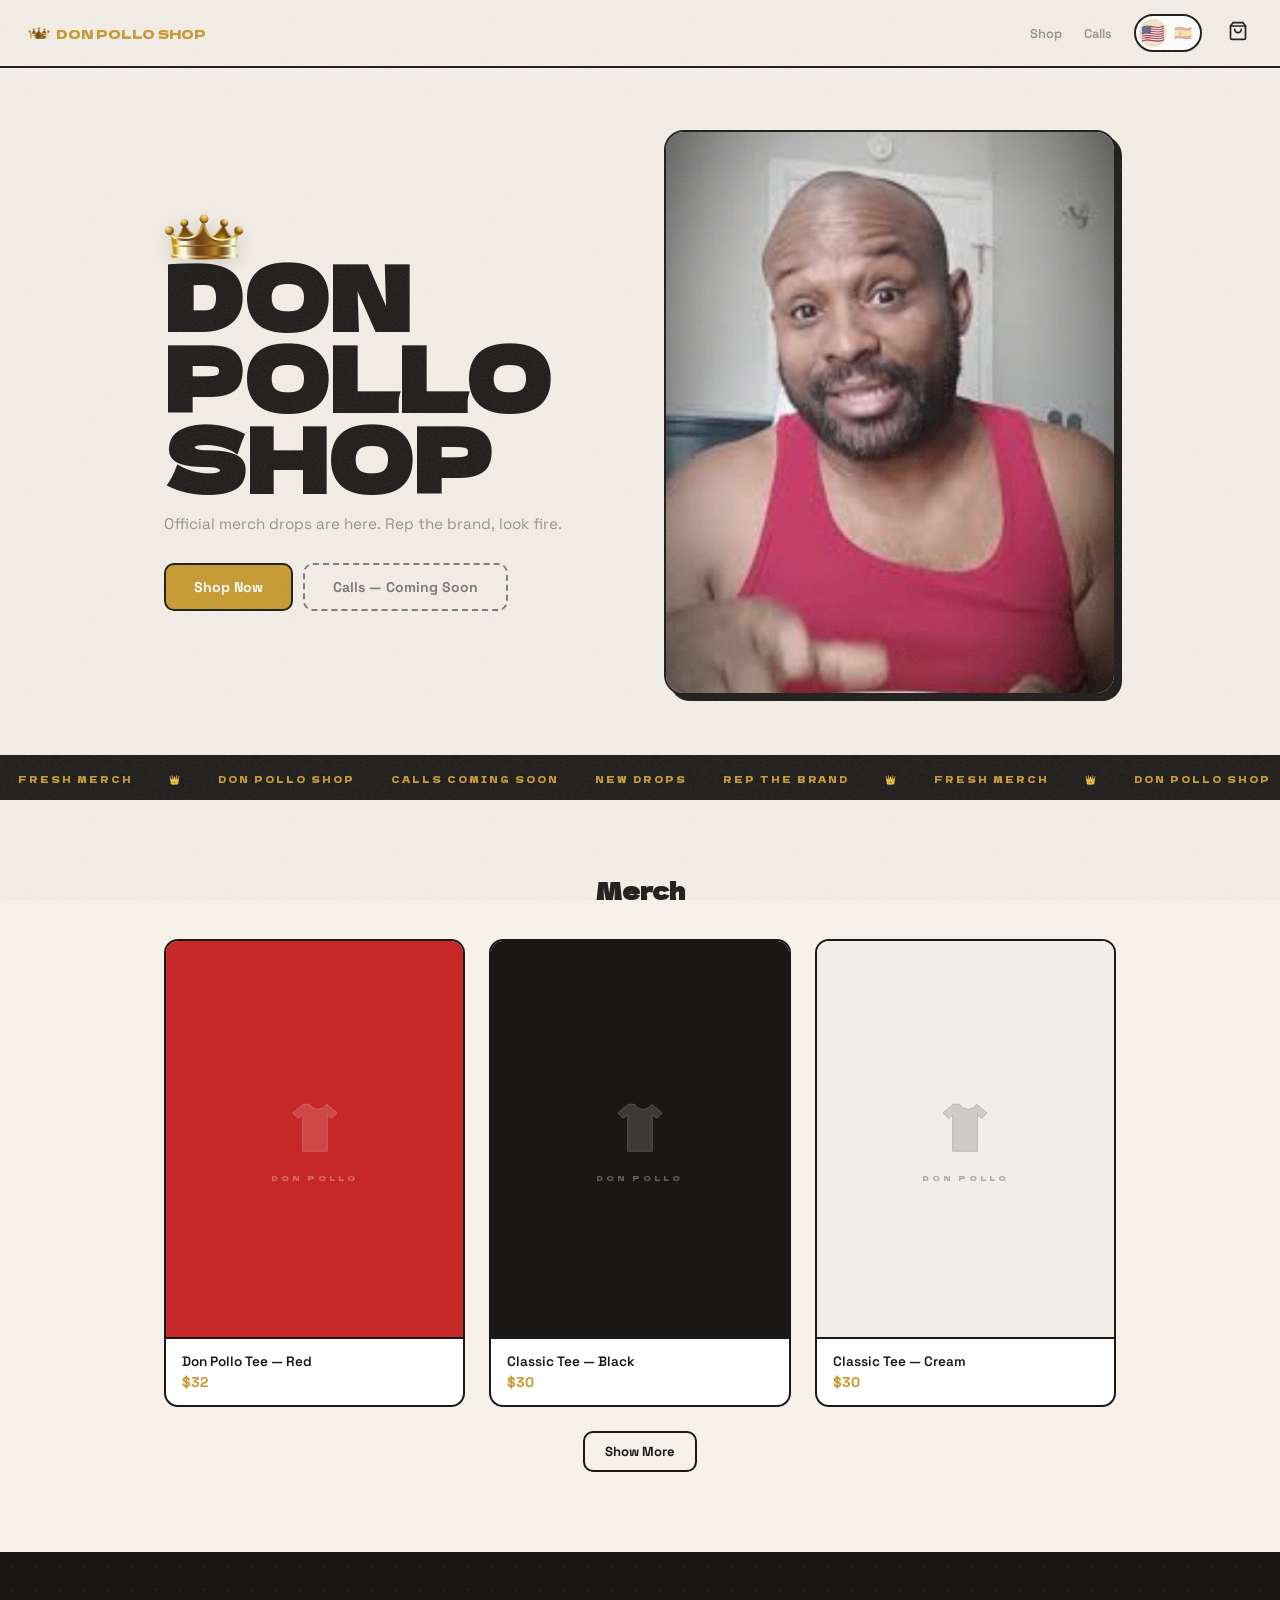
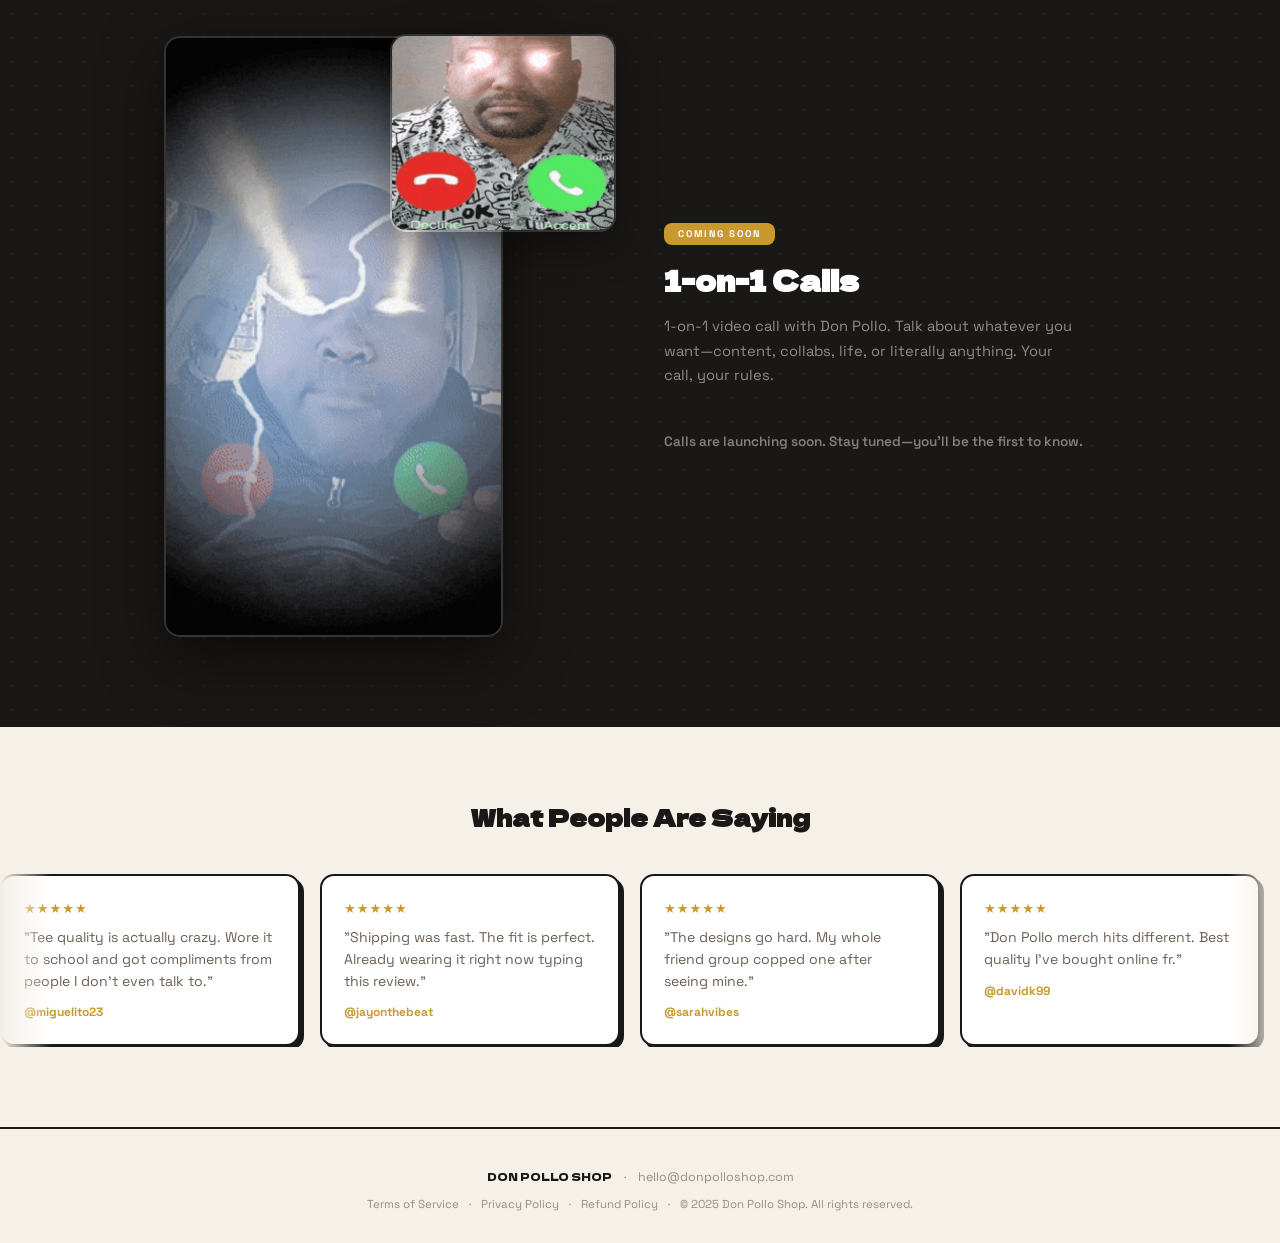
==== commit 92711d1f: "new" ====
--- a/index.html
+++ b/index.html
@@ -4,7 +4,7 @@
   <meta charset="UTF-8">
   <meta name="viewport" content="width=device-width, initial-scale=1.0">
   <title>Don Pollo Shop</title>
-  <meta name="description" content="Official Don Pollo merch and 1-on-1 video calls.">
+  <meta name="description" content="Official Don Pollo merch. Fresh drops, fire designs. Rep the brand.">
   <link rel="stylesheet" href="css/style.css">
   <link rel="preconnect" href="https://fonts.googleapis.com">
   <link rel="preconnect" href="https://fonts.gstatic.com" crossorigin>
@@ -36,10 +36,10 @@
           <img src="assets/images/crown.png" alt="" class="hero-crown">
           <h1 class="hero-title" data-i18n="hero.title">DON POLLO<br>SHOP</h1>
         </div>
-        <p class="hero-sub" data-i18n="hero.sub">Official merch &amp; 1-on-1 video calls. You already know what it is.</p>
+        <p class="hero-sub" data-i18n="hero.sub">Official merch drops are here. Rep the brand, look fire.</p>
         <div class="hero-btns">
-          <a href="#merch" class="btn btn-accent" data-i18n="hero.btn.shop">Shop</a>
-          <a href="#calls" class="btn btn-ghost" data-i18n="hero.btn.call">Book a Call</a>
+          <a href="#merch" class="btn btn-accent" data-i18n="hero.btn.shop">Shop Now</a>
+          <a href="#calls" class="btn btn-ghost btn-dim" data-i18n="hero.btn.call">Calls &mdash; Coming Soon</a>
         </div>
       </div>
       <div class="hero-video">
@@ -73,10 +73,11 @@
         </div>
       </div>
       <div class="calls-right">
-        <h2 class="calls-title" data-i18n="calls.title">Book a Call</h2>
+        <span class="calls-badge" data-i18n="calls.comingSoon">Coming Soon</span>
+        <h2 class="calls-title" data-i18n="calls.title">1-on-1 Calls</h2>
         <p class="calls-desc" data-i18n="calls.desc">1-on-1 video call with Don Pollo. Talk about whatever you want&mdash;content, collabs, life, or literally anything. Your call, your rules.</p>
         <div class="call-tiers" id="callOptions"></div>
-        <p class="calls-note" data-i18n="calls.note">You'll get a booking link after purchase to pick your slot.</p>
+        <p class="calls-coming-soon" data-i18n="calls.comingSoonNote">Calls are launching soon. Stay tuned&mdash;you'll be the first to know.</p>
       </div>
     </div>
   </section>
@@ -94,17 +95,17 @@
         </div>
         <div class="rev-card">
           <div class="rev-stars">&#9733;&#9733;&#9733;&#9733;&#9733;</div>
-          <p class="rev-text" data-i18n="rev.2">"Did the 10 min call and Don Pollo actually gave real advice. Lowkey life changing."</p>
+          <p class="rev-text" data-i18n="rev.2">"Shipping was fast. The fit is perfect. Already wearing it right now typing this review."</p>
+          <p class="rev-name">@jayonthebeat</p>
+        </div>
+        <div class="rev-card">
+          <div class="rev-stars">&#9733;&#9733;&#9733;&#9733;&#9733;</div>
+          <p class="rev-text" data-i18n="rev.3">"The designs go hard. My whole friend group copped one after seeing mine."</p>
           <p class="rev-name">@sarahvibes</p>
         </div>
         <div class="rev-card">
           <div class="rev-stars">&#9733;&#9733;&#9733;&#9733;&#9733;</div>
-          <p class="rev-text" data-i18n="rev.3">"Shipping was fast. The fit is perfect. Already wearing it right now typing this review."</p>
-          <p class="rev-name">@jayonthebeat</p>
-        </div>
-        <div class="rev-card">
-          <div class="rev-stars">&#9733;&#9733;&#9733;&#9733;&#9733;</div>
-          <p class="rev-text" data-i18n="rev.4">"Showed my friends the call screenshot and now they all want one."</p>
+          <p class="rev-text" data-i18n="rev.4">"Don Pollo merch hits different. Best quality I've bought online fr."</p>
           <p class="rev-name">@davidk99</p>
         </div>
         <div class="rev-card">
@@ -114,17 +115,17 @@
         </div>
         <div class="rev-card">
           <div class="rev-stars">&#9733;&#9733;&#9733;&#9733;&#9733;</div>
-          <p class="rev-text" data-i18n="rev.2">"Did the 10 min call and Don Pollo actually gave real advice. Lowkey life changing."</p>
+          <p class="rev-text" data-i18n="rev.2">"Shipping was fast. The fit is perfect. Already wearing it right now typing this review."</p>
+          <p class="rev-name">@jayonthebeat</p>
+        </div>
+        <div class="rev-card">
+          <div class="rev-stars">&#9733;&#9733;&#9733;&#9733;&#9733;</div>
+          <p class="rev-text" data-i18n="rev.3">"The designs go hard. My whole friend group copped one after seeing mine."</p>
           <p class="rev-name">@sarahvibes</p>
         </div>
         <div class="rev-card">
           <div class="rev-stars">&#9733;&#9733;&#9733;&#9733;&#9733;</div>
-          <p class="rev-text" data-i18n="rev.3">"Shipping was fast. The fit is perfect. Already wearing it right now typing this review."</p>
-          <p class="rev-name">@jayonthebeat</p>
-        </div>
-        <div class="rev-card">
-          <div class="rev-stars">&#9733;&#9733;&#9733;&#9733;&#9733;</div>
-          <p class="rev-text" data-i18n="rev.4">"Showed my friends the call screenshot and now they all want one."</p>
+          <p class="rev-text" data-i18n="rev.4">"Don Pollo merch hits different. Best quality I've bought online fr."</p>
           <p class="rev-name">@davidk99</p>
         </div>
       </div>
--- a/css/style.css
+++ b/css/style.css
@@ -56,6 +56,8 @@
 .btn-outline:hover { color: var(--accent); border-color: var(--accent); transform: translateY(-2px); box-shadow: 3px 3px 0 var(--accent); }
 .btn-sm { padding: 10px 20px; font-size: .82rem; }
 .btn-block { width: 100%; }
+.btn-dim { opacity: .55; border-style: dashed; }
+.btn-dim:hover { opacity: .8; }
 
 /* ============ NAV ============ */
 .nav {
@@ -244,6 +246,18 @@
   50% { transform: rotate(3deg) translate(0, 0); }
 }
 .calls-right { text-align: left; }
+.calls-badge {
+  display: inline-block;
+  background: var(--accent); color: #fff;
+  font-size: .6rem; font-weight: 800; text-transform: uppercase;
+  letter-spacing: 2px; padding: 5px 14px; border-radius: 8px;
+  margin-bottom: 14px;
+  animation: badge-pulse 2s ease-in-out infinite;
+}
+@keyframes badge-pulse {
+  0%, 100% { opacity: 1; }
+  50% { opacity: .7; }
+}
 .calls-title { font-family: var(--display); font-size: 1.8rem; margin-bottom: 14px; }
 .calls-desc {
   font-size: .92rem; color: rgba(255,255,255,.5); line-height: 1.65;
@@ -277,6 +291,29 @@
 .calls .btn-accent { border-color: transparent; }
 .calls .btn-accent:hover { box-shadow: 0 6px 20px rgba(200,153,46,.4); }
 .calls-note { font-size: .78rem; color: rgba(255,255,255,.3); }
+
+/* Disabled call tiers (coming soon) */
+.call-tier-disabled {
+  opacity: .5;
+  pointer-events: none;
+  filter: grayscale(.3);
+}
+.call-tier-disabled .tier-buy {
+  background: rgba(255,255,255,.1);
+  color: rgba(255,255,255,.5);
+  cursor: default;
+  border-color: transparent;
+}
+.call-tier-disabled .tier-buy:hover {
+  transform: none;
+  box-shadow: none;
+}
+.calls-coming-soon {
+  font-size: .85rem;
+  color: rgba(255,255,255,.45);
+  font-weight: 600;
+  margin-top: 4px;
+}
 
 /* ============ REVIEWS ============ */
 .reviews { padding: 72px 0 80px; overflow: hidden; }
@@ -454,6 +491,7 @@
   .products { grid-template-columns: repeat(2, 1fr); }
   .calls-layout { grid-template-columns: 1fr; gap: 40px; }
   .calls-right { text-align: center; }
+  .calls-badge { margin-left: auto; margin-right: auto; }
   .calls-desc { margin-left: auto; margin-right: auto; }
   .call-tiers { justify-content: center; margin-left: auto; margin-right: auto; }
   .calls-phone-stack { max-width: 340px; margin: 0 auto; }
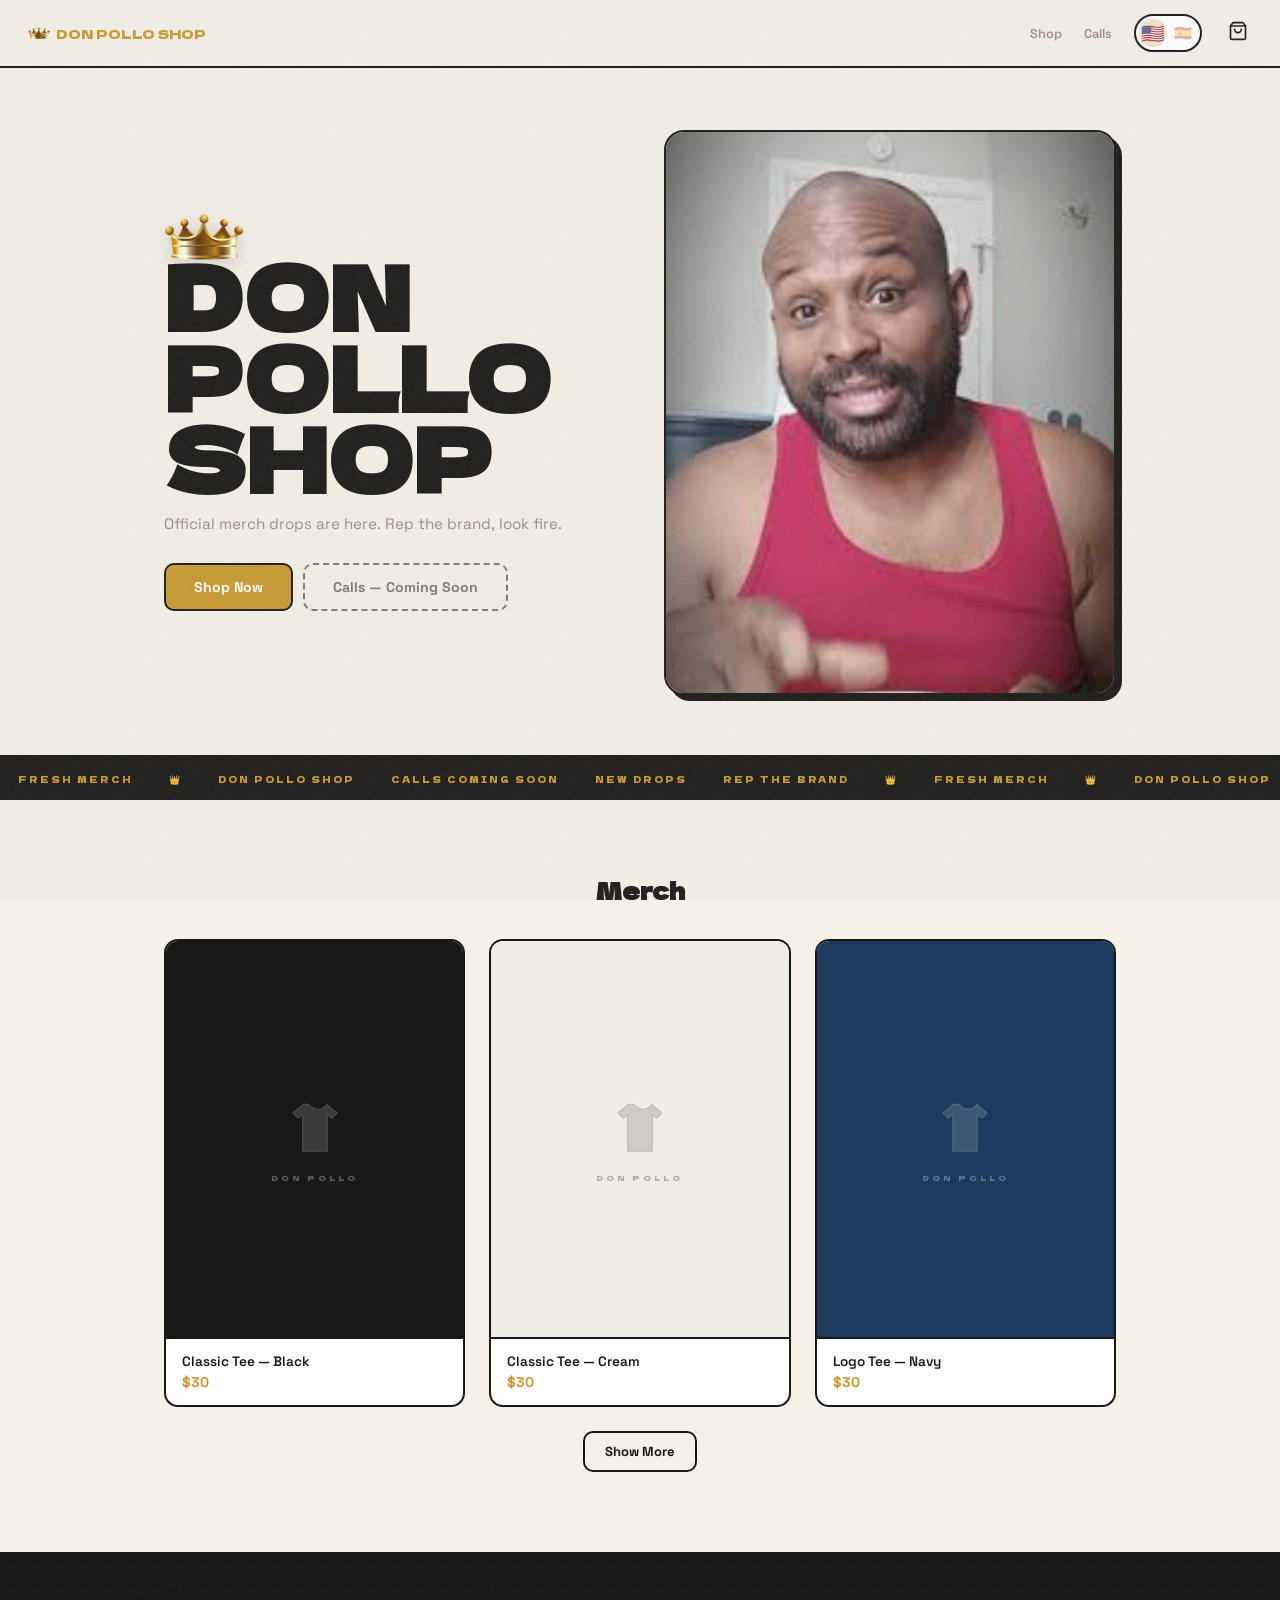
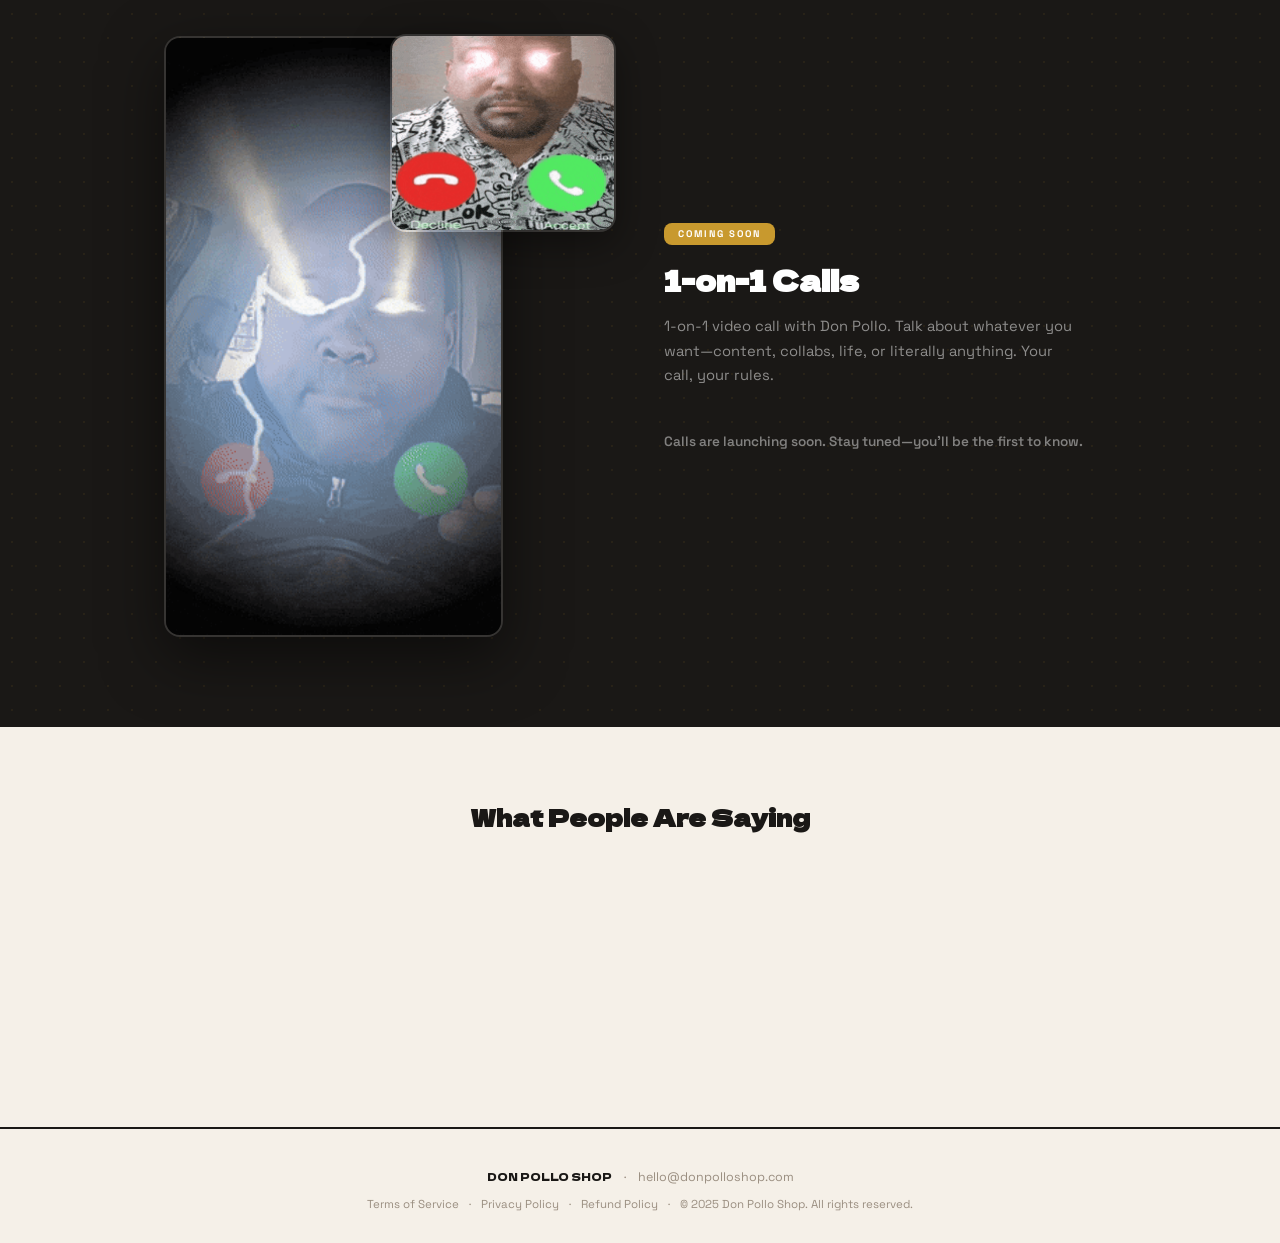
==== commit 760145c8: "yes" ====
--- a/index.html
+++ b/index.html
@@ -49,8 +49,8 @@
   </section>
 
   <div class="marquee">
-    <div class="marquee-inner">
-      <span data-i18n="marquee.merch">FRESH MERCH</span><span>&#x1F451;</span><span data-i18n="marquee.shop">DON POLLO SHOP</span><span data-i18n="marquee.call">BOOK A CALL</span><span data-i18n="marquee.drops">NEW DROPS</span><span data-i18n="marquee.rep">REP THE BRAND</span><span>&#x1F451;</span><span data-i18n="marquee.merch">FRESH MERCH</span><span>&#x1F451;</span><span data-i18n="marquee.shop">DON POLLO SHOP</span><span data-i18n="marquee.call">BOOK A CALL</span><span data-i18n="marquee.drops">NEW DROPS</span><span data-i18n="marquee.rep">REP THE BRAND</span><span>&#x1F451;</span>
+    <div class="marquee-inner" id="marqueeTrack">
+      <span data-i18n="marquee.merch">FRESH MERCH</span><span>&#x1F451;</span><span data-i18n="marquee.shop">DON POLLO SHOP</span><span data-i18n="marquee.call">CALLS COMING SOON</span><span data-i18n="marquee.drops">NEW DROPS</span><span data-i18n="marquee.rep">REP THE BRAND</span><span>&#x1F451;</span>
     </div>
   </div>
 
--- a/css/style.css
+++ b/css/style.css
@@ -165,12 +165,12 @@
   border-top: 2.5px solid var(--text);
   border-bottom: 2.5px solid var(--text);
 }
-.marquee-inner { display: inline-flex; animation: mq 14s linear infinite; }
+.marquee-inner { display: inline-flex; white-space: nowrap; }
 .marquee-inner span {
   font-family: var(--display); font-size: .55rem;
   letter-spacing: 2px; color: var(--accent); padding: 0 18px;
-}
-@keyframes mq { to { transform: translateX(-50%); } }
+  flex-shrink: 0;
+}
 
 /* ============ MERCH ============ */
 .merch { padding: 72px 0 80px; }
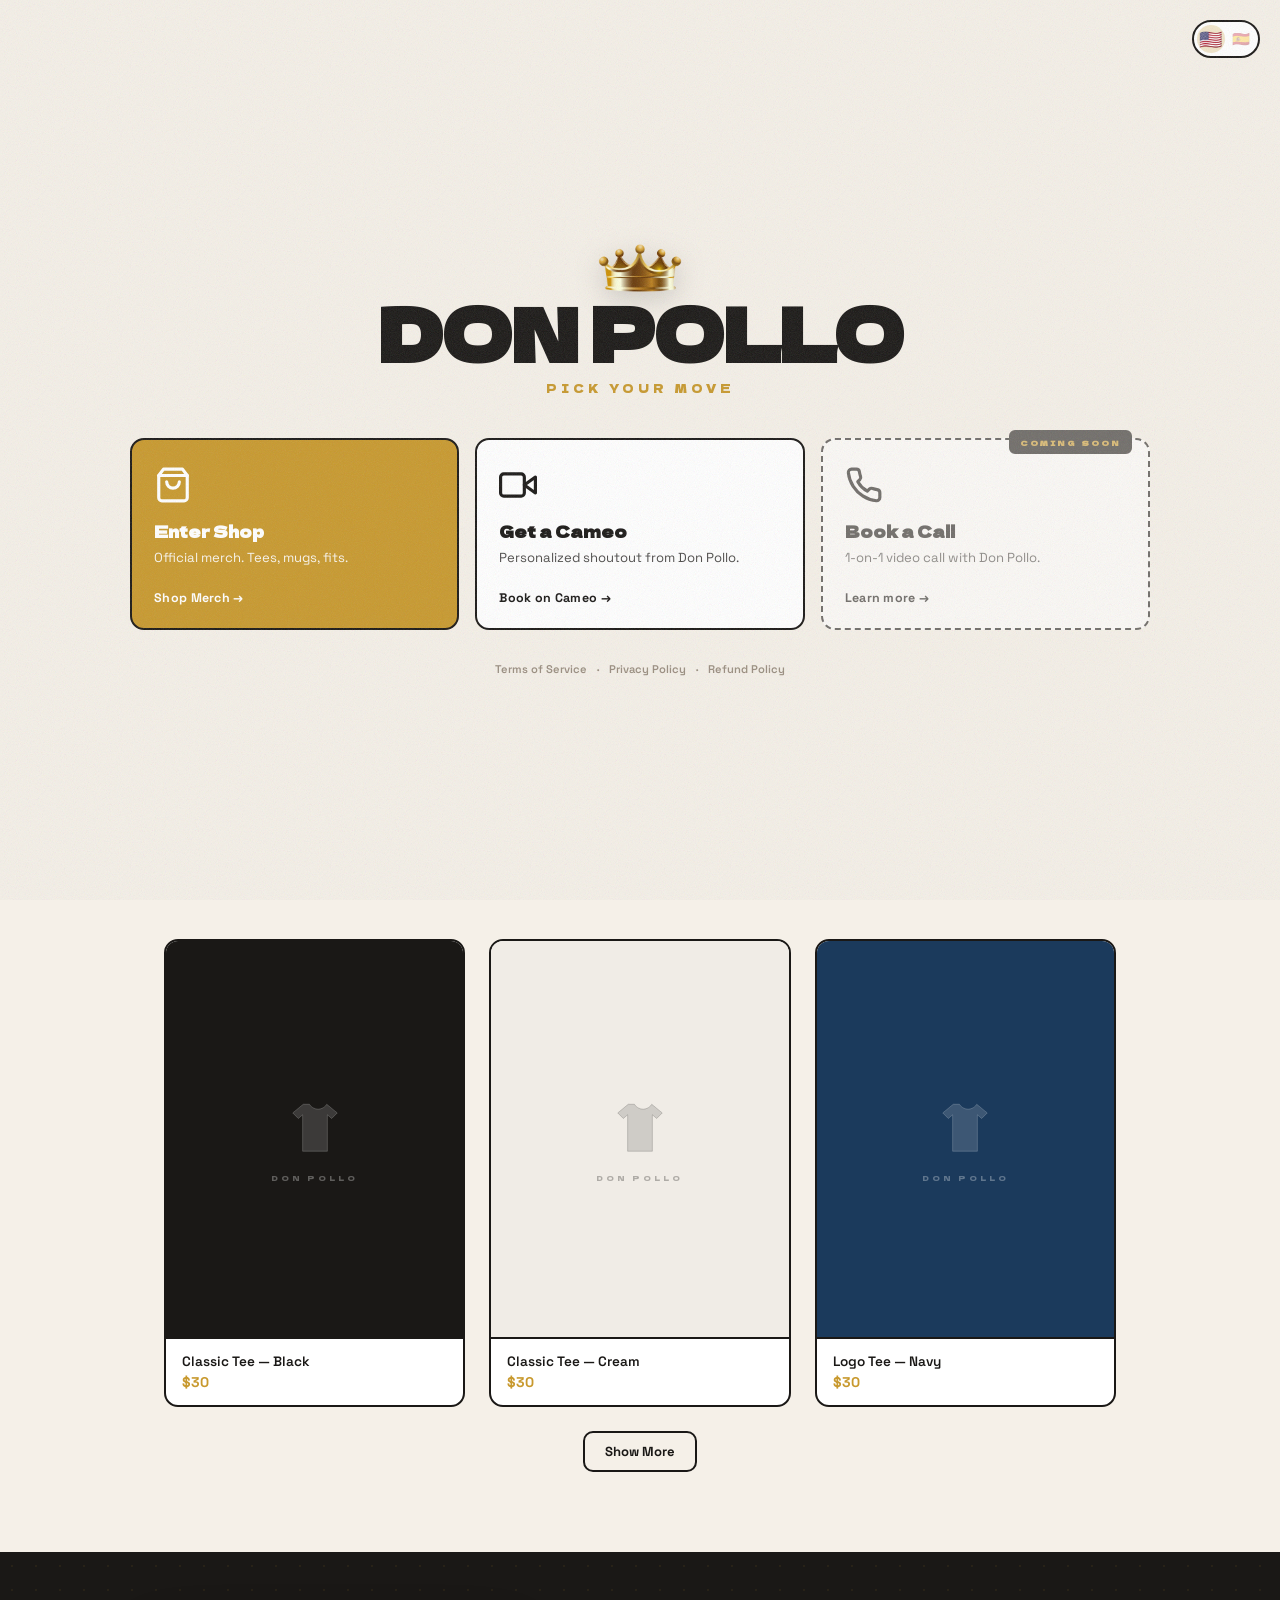
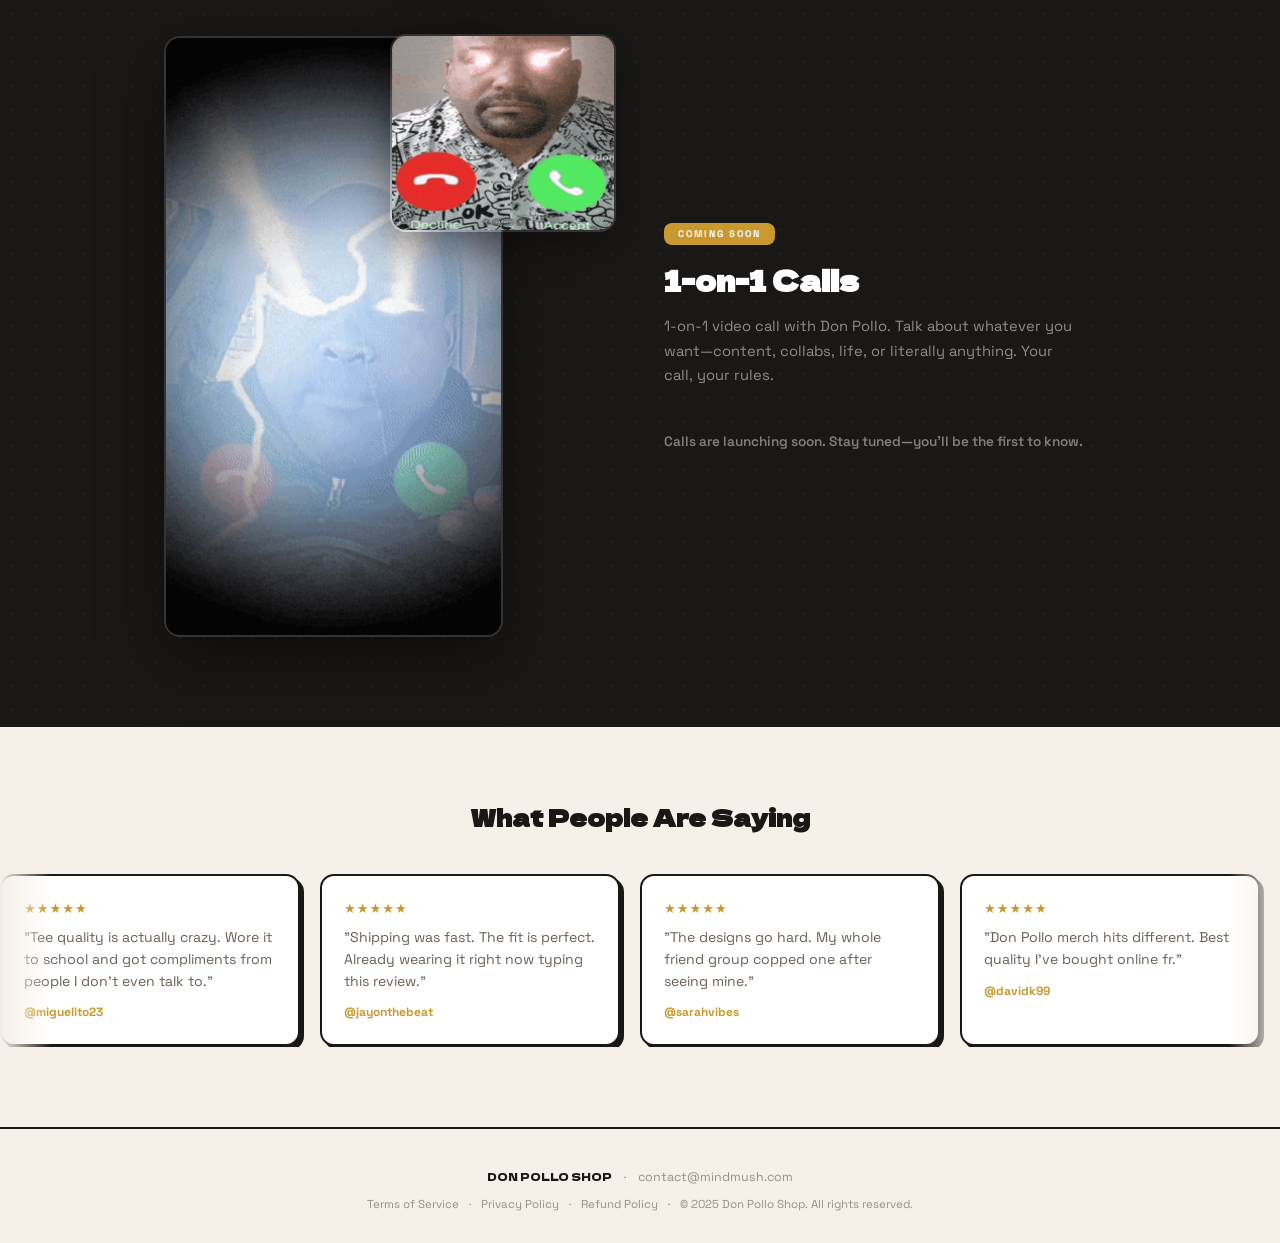
==== commit a27a1aa4: "yeslol" ====
--- a/index.html
+++ b/index.html
@@ -12,10 +12,60 @@
 </head>
 <body>
 
+  <div class="landing" id="landing">
+    <button class="landing-lang lang-switch" id="landingLang" data-lang="en" aria-label="Switch language">
+      <span class="lang-opt" data-lang="en">&#x1F1FA;&#x1F1F8;</span>
+      <span class="lang-opt" data-lang="es">&#x1F1EA;&#x1F1F8;</span>
+      <span class="lang-slider"></span>
+    </button>
+    <div class="landing-inner">
+      <div class="landing-head">
+        <img src="assets/images/crown.png" alt="" class="landing-crown">
+        <h1 class="landing-title">DON POLLO</h1>
+        <p class="landing-sub" data-i18n="landing.sub">Pick your move</p>
+      </div>
+      <div class="landing-choices">
+        <button class="landing-card landing-card-primary" id="landingShop" type="button">
+          <div class="landing-card-icon">
+            <svg viewBox="0 0 24 24" fill="none" stroke="currentColor" stroke-width="2" stroke-linecap="round" stroke-linejoin="round"><path d="M6 2L3 6v14a2 2 0 002 2h14a2 2 0 002-2V6l-3-4z"/><line x1="3" y1="6" x2="21" y2="6"/><path d="M16 10a4 4 0 01-8 0"/></svg>
+          </div>
+          <h2 class="landing-card-title" data-i18n="landing.shop.title">Enter Shop</h2>
+          <p class="landing-card-desc" data-i18n="landing.shop.desc">Official merch. Tees, mugs, fits.</p>
+          <span class="landing-card-cta" data-i18n="landing.shop.cta">Shop Merch &rarr;</span>
+        </button>
+        <a class="landing-card landing-card-cameo" id="landingCameo" href="https://www.cameo.com/2021donpollo" target="_blank" rel="noopener noreferrer">
+          <div class="landing-card-icon">
+            <svg viewBox="0 0 24 24" fill="none" stroke="currentColor" stroke-width="2" stroke-linecap="round" stroke-linejoin="round"><polygon points="23 7 16 12 23 17 23 7"/><rect x="1" y="5" width="15" height="14" rx="2" ry="2"/></svg>
+          </div>
+          <h2 class="landing-card-title" data-i18n="landing.cameo.title">Get a Cameo</h2>
+          <p class="landing-card-desc" data-i18n="landing.cameo.desc">Personalized shoutout from Don Pollo.</p>
+          <span class="landing-card-cta" data-i18n="landing.cameo.cta">Book on Cameo &rarr;</span>
+        </a>
+        <button class="landing-card landing-card-soon" id="landingCalls" type="button">
+          <span class="landing-soon-tag" data-i18n="landing.soon">Coming Soon</span>
+          <div class="landing-card-icon">
+            <svg viewBox="0 0 24 24" fill="none" stroke="currentColor" stroke-width="2" stroke-linecap="round" stroke-linejoin="round"><path d="M22 16.92v3a2 2 0 01-2.18 2 19.79 19.79 0 01-8.63-3.07 19.5 19.5 0 01-6-6 19.79 19.79 0 01-3.07-8.67A2 2 0 014.11 2h3a2 2 0 012 1.72c.13.96.37 1.91.7 2.81a2 2 0 01-.45 2.11L8.09 9.91a16 16 0 006 6l1.27-1.27a2 2 0 012.11-.45c.9.34 1.85.57 2.81.7A2 2 0 0122 16.92z"/></svg>
+          </div>
+          <h2 class="landing-card-title" data-i18n="landing.calls.title">Book a Call</h2>
+          <p class="landing-card-desc" data-i18n="landing.calls.desc">1-on-1 video call with Don Pollo.</p>
+          <span class="landing-card-cta" data-i18n="landing.calls.cta">Learn more &rarr;</span>
+        </button>
+      </div>
+      <p class="landing-foot">
+        <a href="terms.html" class="landing-foot-link" data-i18n="footer.terms">Terms</a>
+        <span>&middot;</span>
+        <a href="privacy.html" class="landing-foot-link" data-i18n="footer.privacy">Privacy</a>
+        <span>&middot;</span>
+        <a href="refunds.html" class="landing-foot-link" data-i18n="footer.refund">Refunds</a>
+      </p>
+    </div>
+  </div>
+
   <nav class="nav">
-    <a href="#" class="nav-logo"><img src="assets/images/crown.png" alt="" class="nav-crown">DON POLLO SHOP</a>
+    <a href="#" class="nav-logo" id="navHome"><img src="assets/images/crown.png" alt="" class="nav-crown">DON POLLO SHOP</a>
     <div class="nav-right">
       <a href="#merch" class="nav-link" data-i18n="nav.shop">Shop</a>
+      <a href="https://www.cameo.com/2021donpollo" target="_blank" rel="noopener noreferrer" class="nav-link" data-i18n="nav.cameo">Cameo</a>
       <a href="#calls" class="nav-link" data-i18n="nav.calls">Calls</a>
       <button class="lang-switch" id="langSwitch" data-lang="en" aria-label="Switch language">
         <span class="lang-opt" data-lang="en">&#x1F1FA;&#x1F1F8;</span>
@@ -39,7 +89,7 @@
         <p class="hero-sub" data-i18n="hero.sub">Official merch drops are here. Rep the brand, look fire.</p>
         <div class="hero-btns">
           <a href="#merch" class="btn btn-accent" data-i18n="hero.btn.shop">Shop Now</a>
-          <a href="#calls" class="btn btn-ghost btn-dim" data-i18n="hero.btn.call">Calls &mdash; Coming Soon</a>
+          <a href="https://www.cameo.com/2021donpollo" target="_blank" rel="noopener noreferrer" class="btn btn-ghost" data-i18n="hero.btn.cameo">Get a Cameo</a>
         </div>
       </div>
       <div class="hero-video">
@@ -50,7 +100,7 @@
 
   <div class="marquee">
     <div class="marquee-inner" id="marqueeTrack">
-      <span data-i18n="marquee.merch">FRESH MERCH</span><span>&#x1F451;</span><span data-i18n="marquee.shop">DON POLLO SHOP</span><span data-i18n="marquee.call">CALLS COMING SOON</span><span data-i18n="marquee.drops">NEW DROPS</span><span data-i18n="marquee.rep">REP THE BRAND</span><span>&#x1F451;</span>
+      <span data-i18n="marquee.merch">FRESH MERCH</span><span>&#x1F451;</span><span data-i18n="marquee.shop">DON POLLO SHOP</span><span data-i18n="marquee.cameo">CAMEO LIVE</span><span data-i18n="marquee.call">CALLS COMING SOON</span><span data-i18n="marquee.drops">NEW DROPS</span><span data-i18n="marquee.rep">REP THE BRAND</span><span>&#x1F451;</span>
     </div>
   </div>
 
@@ -137,7 +187,7 @@
       <div class="foot-top">
         <span class="foot-name">DON POLLO SHOP</span>
         <span>&middot;</span>
-        <a href="mailto:hello@donpolloshop.com" class="foot-link">hello@donpolloshop.com</a>
+        <a href="mailto:contact@mindmush.com" class="foot-link">contact@mindmush.com</a>
       </div>
       <div class="foot-legal">
         <a href="terms.html" class="foot-link" data-i18n="footer.terms">Terms of Service</a>
--- a/css/style.css
+++ b/css/style.css
@@ -58,6 +58,208 @@
 .btn-block { width: 100%; }
 .btn-dim { opacity: .55; border-style: dashed; }
 .btn-dim:hover { opacity: .8; }
+
+/* ============ LANDING SPLASH ============ */
+.landing {
+  position: fixed; inset: 0; z-index: 500;
+  background: var(--bg);
+  display: flex; flex-direction: column;
+  align-items: center; justify-content: center;
+  padding: 60px 28px 40px;
+  overflow-y: auto;
+  transition: opacity .45s ease, transform .45s var(--bounce);
+}
+.landing.landing-hidden {
+  opacity: 0;
+  transform: scale(.97);
+  pointer-events: none;
+}
+body.landing-open { overflow: hidden; }
+
+.landing-inner {
+  max-width: 1020px; width: 100%;
+  display: flex; flex-direction: column;
+  align-items: center;
+  margin: auto 0;
+}
+.landing-head { text-align: center; margin-bottom: 42px; }
+.landing-crown {
+  width: clamp(56px, 7vw, 84px);
+  margin: 0 auto 6px;
+  filter: drop-shadow(0 6px 14px rgba(0,0,0,.18));
+  animation: crown-bob 3s ease-in-out infinite;
+}
+.landing-title {
+  font-family: var(--display);
+  font-size: clamp(2.6rem, 7vw, 4.6rem);
+  line-height: .92;
+  letter-spacing: -1.5px;
+}
+.landing-sub {
+  font-family: var(--display);
+  font-size: clamp(.55rem, 1vw, .72rem);
+  color: var(--accent);
+  letter-spacing: 4px;
+  text-transform: uppercase;
+  margin-top: 14px;
+}
+
+.landing-choices {
+  display: grid;
+  grid-template-columns: repeat(3, 1fr);
+  gap: 16px;
+  width: 100%;
+}
+
+.landing-card {
+  position: relative;
+  background: var(--surface);
+  border: 2.5px solid var(--text);
+  border-radius: 14px;
+  padding: 26px 22px 22px;
+  text-align: left;
+  cursor: pointer;
+  display: flex; flex-direction: column;
+  color: var(--text);
+  font-family: inherit;
+  text-decoration: none;
+  transition: transform .25s var(--bounce), box-shadow .25s, background .15s, color .15s;
+}
+.landing-card:hover {
+  transform: translateY(-5px) rotate(-1deg);
+  box-shadow: 5px 5px 0 var(--text);
+}
+.landing-card-primary {
+  background: var(--accent);
+  color: #fff;
+}
+.landing-card-primary .landing-card-desc { opacity: .92; color: #fff; }
+.landing-card-cameo:hover { transform: translateY(-5px) rotate(1deg); }
+
+.landing-card-icon {
+  width: 38px; height: 38px;
+  margin-bottom: 18px;
+  display: flex; align-items: center; justify-content: center;
+}
+.landing-card-icon svg { width: 100%; height: 100%; }
+.landing-card-title {
+  font-family: var(--display);
+  font-size: 1rem;
+  margin-bottom: 8px;
+  line-height: 1.15;
+}
+.landing-card-desc {
+  font-size: .82rem;
+  line-height: 1.5;
+  margin-bottom: 22px;
+  flex: 1;
+  opacity: .78;
+}
+.landing-card-cta {
+  font-weight: 800;
+  font-size: .78rem;
+  letter-spacing: .3px;
+}
+.landing-card-primary .landing-card-cta { color: #fff; }
+
+.landing-card-soon {
+  opacity: .6;
+  border-style: dashed;
+}
+.landing-card-soon:hover {
+  opacity: .85;
+  transform: translateY(-3px) rotate(0);
+  box-shadow: 4px 4px 0 var(--text);
+}
+.landing-soon-tag {
+  position: absolute; top: -10px; right: 16px;
+  background: var(--text); color: var(--accent);
+  font-family: var(--display);
+  font-size: .48rem; font-weight: 800;
+  text-transform: uppercase;
+  letter-spacing: 2px;
+  padding: 5px 9px 4px;
+  border-radius: 6px;
+  border: 2px solid var(--text);
+}
+
+/* override .lang-switch position when on landing */
+.landing > .landing-lang {
+  position: absolute;
+  top: 20px; right: 20px;
+  z-index: 2;
+}
+
+.landing-foot {
+  margin-top: 32px;
+  display: flex; gap: 10px; align-items: center;
+  font-size: .7rem; color: var(--dim);
+  font-weight: 600;
+}
+.landing-foot-link {
+  color: var(--dim);
+  transition: color .15s;
+}
+.landing-foot-link:hover { color: var(--accent); }
+
+@media (max-width: 800px) {
+  .landing { padding: 70px 18px 28px; }
+  .landing-head { margin-bottom: 26px; }
+  .landing-title { letter-spacing: -1px; }
+  .landing-sub { letter-spacing: 3px; }
+  .landing-choices { grid-template-columns: 1fr; gap: 10px; }
+  .landing-card {
+    padding: 16px 18px;
+    display: grid;
+    grid-template-columns: 36px 1fr 16px;
+    grid-template-rows: auto auto;
+    column-gap: 16px;
+    row-gap: 2px;
+    align-items: center;
+  }
+  .landing-card:hover { transform: translateY(-3px) rotate(0); }
+  .landing-card-cameo:hover { transform: translateY(-3px) rotate(0); }
+  .landing-card::after {
+    content: '\203A';
+    grid-column: 3;
+    grid-row: 1 / span 2;
+    font-family: var(--display);
+    font-size: 1.4rem;
+    line-height: 1;
+    opacity: .35;
+    align-self: center;
+    text-align: right;
+  }
+  .landing-card-primary::after { opacity: .9; }
+  .landing-card-icon {
+    width: 32px; height: 32px;
+    margin-bottom: 0;
+    grid-row: 1 / span 2;
+    align-self: center;
+  }
+  .landing-card-title {
+    font-size: .92rem;
+    margin-bottom: 0;
+    grid-column: 2;
+    grid-row: 1;
+  }
+  .landing-card-desc {
+    font-size: .74rem;
+    margin-bottom: 0;
+    grid-column: 2;
+    grid-row: 2;
+    line-height: 1.35;
+    opacity: .65;
+  }
+  .landing-card-cta { display: none; }
+  .landing-soon-tag {
+    top: -8px; right: 14px;
+    font-size: .42rem;
+    padding: 4px 8px 3px;
+  }
+  .landing > .landing-lang { top: 16px; right: 16px; }
+  .landing-foot { margin-top: 22px; font-size: .66rem; }
+}
 
 /* ============ NAV ============ */
 .nav {
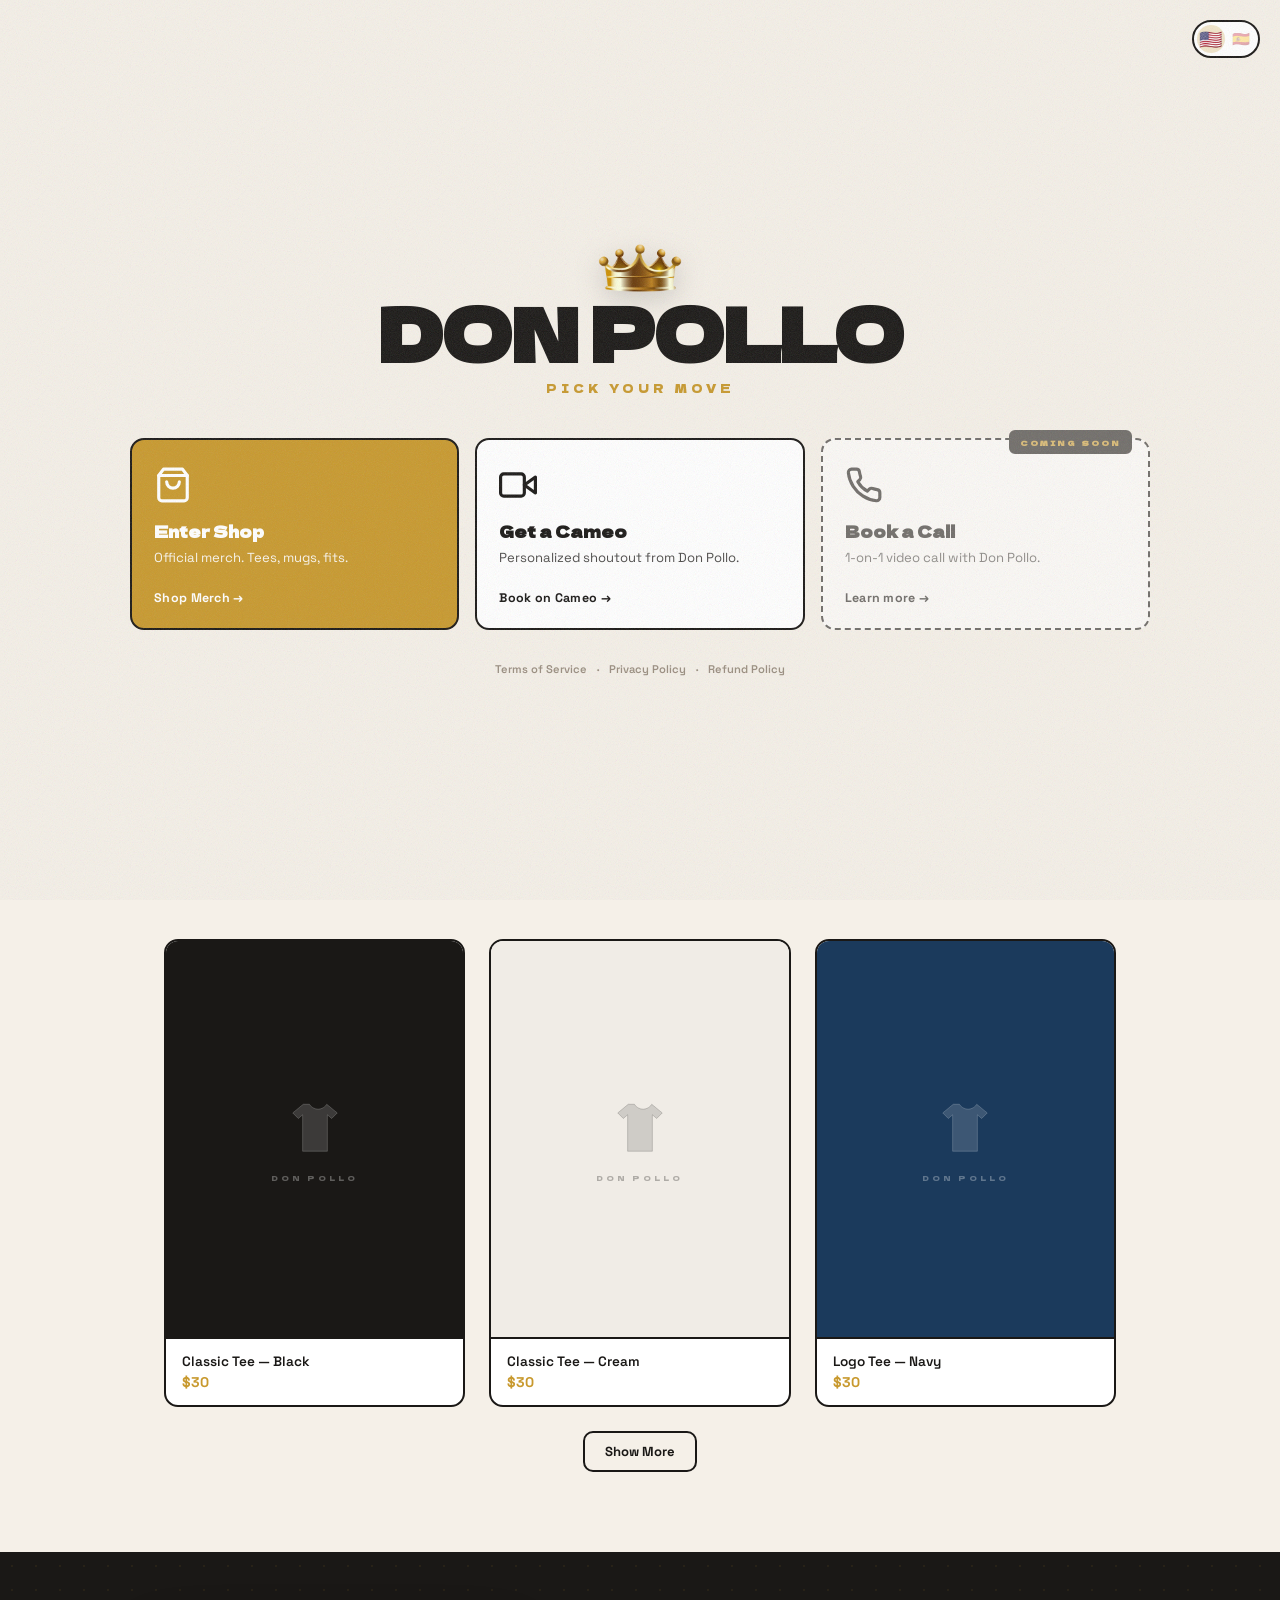
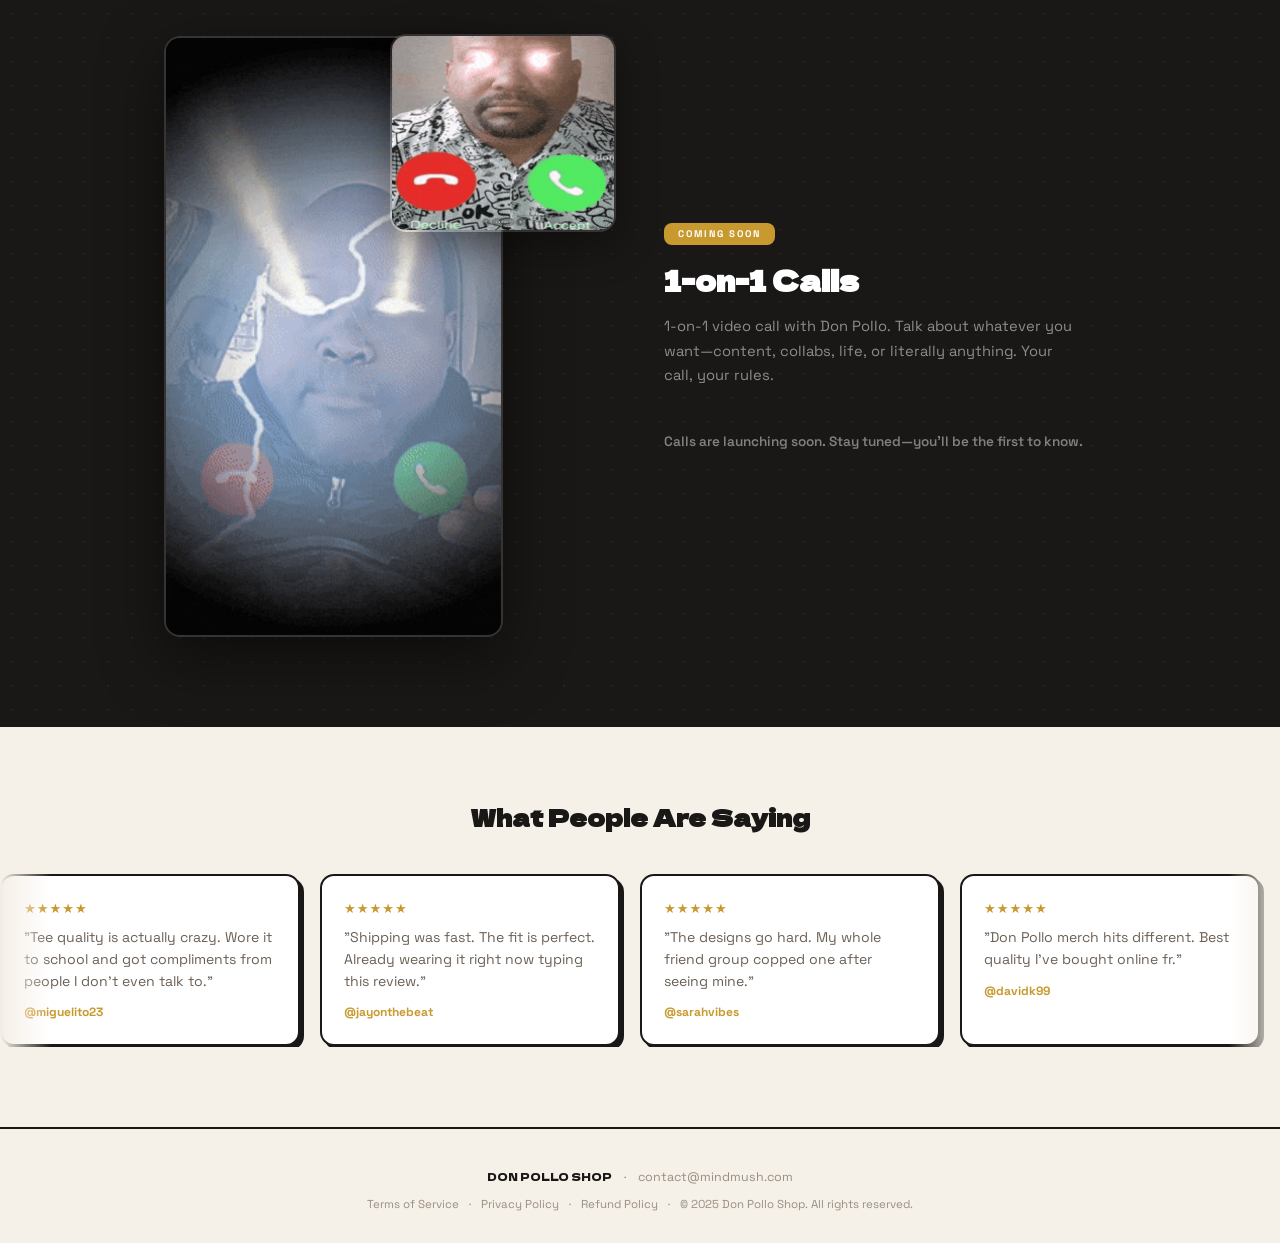
==== commit 6aa600be: "Cache-bust CSS/JS so the landing splash actually renders Hard refresh on already-loaded sites was se" ====
--- a/index.html
+++ b/index.html
@@ -5,7 +5,7 @@
   <meta name="viewport" content="width=device-width, initial-scale=1.0">
   <title>Don Pollo Shop</title>
   <meta name="description" content="Official Don Pollo merch. Fresh drops, fire designs. Rep the brand.">
-  <link rel="stylesheet" href="css/style.css">
+  <link rel="stylesheet" href="css/style.css?v=20260427b">
   <link rel="preconnect" href="https://fonts.googleapis.com">
   <link rel="preconnect" href="https://fonts.gstatic.com" crossorigin>
   <link href="https://fonts.googleapis.com/css2?family=Dela+Gothic+One&family=Space+Grotesk:wght@400;500;600;700&display=swap" rel="stylesheet">
@@ -234,8 +234,8 @@
     </div>
   </div>
 
-  <script src="js/config.js"></script>
-  <script src="js/fourthwall.js"></script>
-  <script src="js/main.js"></script>
+  <script src="js/config.js?v=20260427b"></script>
+  <script src="js/fourthwall.js?v=20260427b"></script>
+  <script src="js/main.js?v=20260427b"></script>
 </body>
 </html>
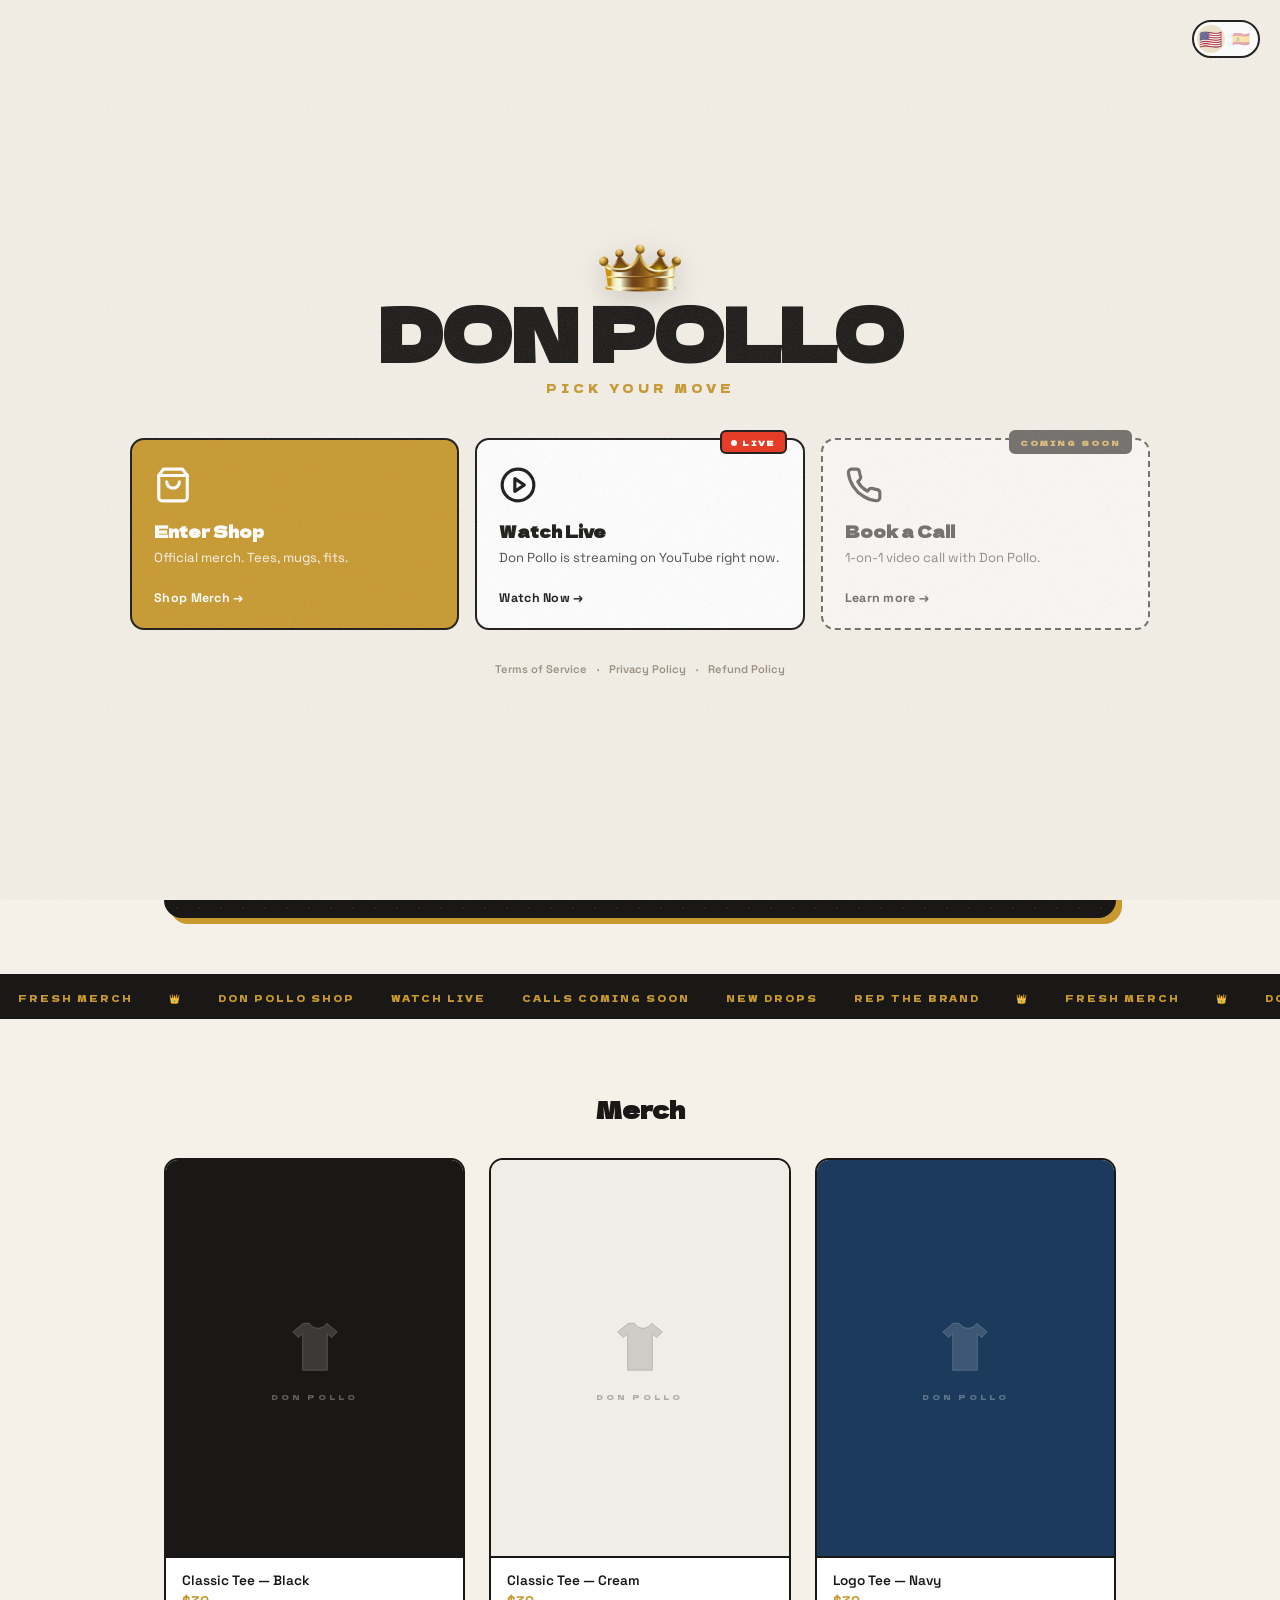
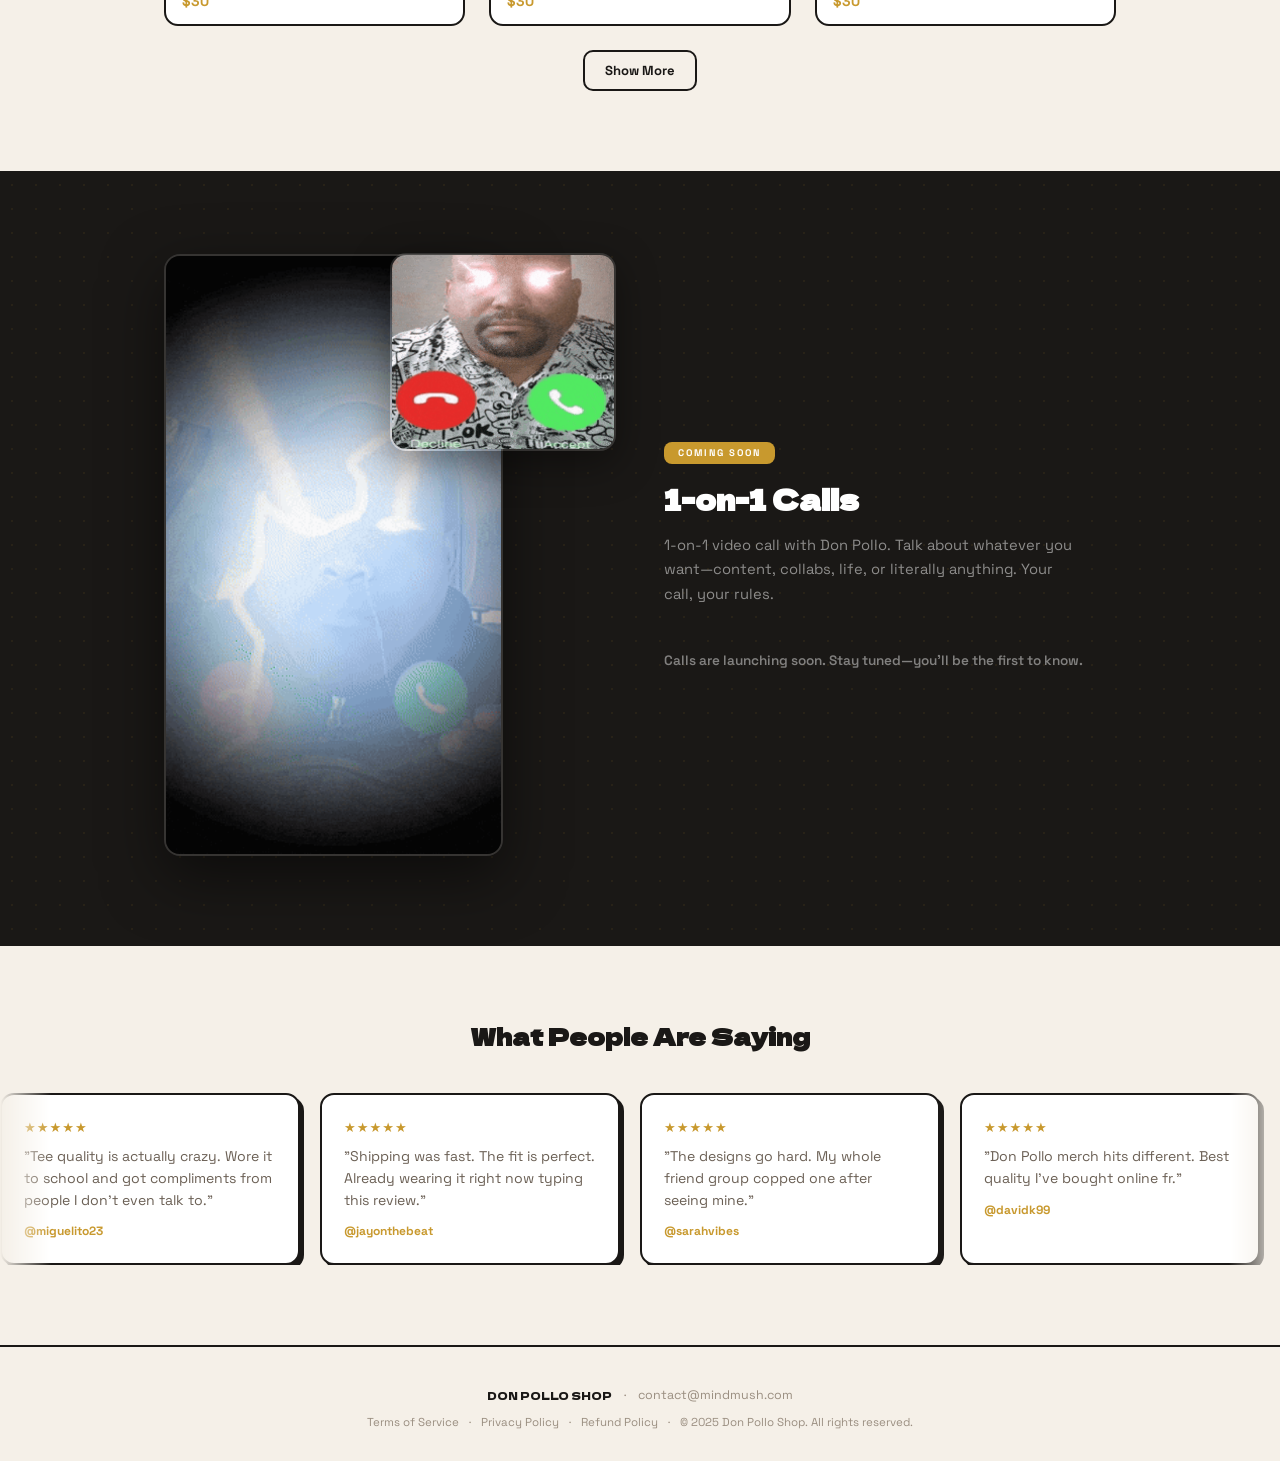
==== commit d2e89c04: "Add live-stream CTA, swap out Cameo - Add "Live Now" banner below the hero linking to the YouTube li" ====
--- a/index.html
+++ b/index.html
@@ -5,7 +5,7 @@
   <meta name="viewport" content="width=device-width, initial-scale=1.0">
   <title>Don Pollo Shop</title>
   <meta name="description" content="Official Don Pollo merch. Fresh drops, fire designs. Rep the brand.">
-  <link rel="stylesheet" href="css/style.css?v=20260427b">
+  <link rel="stylesheet" href="css/style.css?v=20260609a">
   <link rel="preconnect" href="https://fonts.googleapis.com">
   <link rel="preconnect" href="https://fonts.gstatic.com" crossorigin>
   <link href="https://fonts.googleapis.com/css2?family=Dela+Gothic+One&family=Space+Grotesk:wght@400;500;600;700&display=swap" rel="stylesheet">
@@ -33,13 +33,14 @@
           <p class="landing-card-desc" data-i18n="landing.shop.desc">Official merch. Tees, mugs, fits.</p>
           <span class="landing-card-cta" data-i18n="landing.shop.cta">Shop Merch &rarr;</span>
         </button>
-        <a class="landing-card landing-card-cameo" id="landingCameo" href="https://www.cameo.com/2021donpollo" target="_blank" rel="noopener noreferrer">
+        <a class="landing-card landing-card-live" id="landingLive" href="https://www.youtube.com/live/Qw05Eb552h4" target="_blank" rel="noopener noreferrer">
+          <span class="landing-live-tag"><span class="live-dot"></span><span data-i18n="landing.live.tag">Live</span></span>
           <div class="landing-card-icon">
-            <svg viewBox="0 0 24 24" fill="none" stroke="currentColor" stroke-width="2" stroke-linecap="round" stroke-linejoin="round"><polygon points="23 7 16 12 23 17 23 7"/><rect x="1" y="5" width="15" height="14" rx="2" ry="2"/></svg>
+            <svg viewBox="0 0 24 24" fill="none" stroke="currentColor" stroke-width="2" stroke-linecap="round" stroke-linejoin="round"><circle cx="12" cy="12" r="10"/><polygon points="10 8 16 12 10 16 10 8"/></svg>
           </div>
-          <h2 class="landing-card-title" data-i18n="landing.cameo.title">Get a Cameo</h2>
-          <p class="landing-card-desc" data-i18n="landing.cameo.desc">Personalized shoutout from Don Pollo.</p>
-          <span class="landing-card-cta" data-i18n="landing.cameo.cta">Book on Cameo &rarr;</span>
+          <h2 class="landing-card-title" data-i18n="landing.live.title">Watch Live</h2>
+          <p class="landing-card-desc" data-i18n="landing.live.desc">Don Pollo is streaming on YouTube right now.</p>
+          <span class="landing-card-cta" data-i18n="landing.live.cta">Watch Now &rarr;</span>
         </a>
         <button class="landing-card landing-card-soon" id="landingCalls" type="button">
           <span class="landing-soon-tag" data-i18n="landing.soon">Coming Soon</span>
@@ -65,7 +66,7 @@
     <a href="#" class="nav-logo" id="navHome"><img src="assets/images/crown.png" alt="" class="nav-crown">DON POLLO SHOP</a>
     <div class="nav-right">
       <a href="#merch" class="nav-link" data-i18n="nav.shop">Shop</a>
-      <a href="https://www.cameo.com/2021donpollo" target="_blank" rel="noopener noreferrer" class="nav-link" data-i18n="nav.cameo">Cameo</a>
+      <a href="#live" class="nav-link nav-link-live" data-i18n="nav.live">Live</a>
       <a href="#calls" class="nav-link" data-i18n="nav.calls">Calls</a>
       <button class="lang-switch" id="langSwitch" data-lang="en" aria-label="Switch language">
         <span class="lang-opt" data-lang="en">&#x1F1FA;&#x1F1F8;</span>
@@ -89,7 +90,7 @@
         <p class="hero-sub" data-i18n="hero.sub">Official merch drops are here. Rep the brand, look fire.</p>
         <div class="hero-btns">
           <a href="#merch" class="btn btn-accent" data-i18n="hero.btn.shop">Shop Now</a>
-          <a href="https://www.cameo.com/2021donpollo" target="_blank" rel="noopener noreferrer" class="btn btn-ghost" data-i18n="hero.btn.cameo">Get a Cameo</a>
+          <a href="#live" class="btn btn-ghost" data-i18n="hero.btn.live">Watch Live</a>
         </div>
       </div>
       <div class="hero-video">
@@ -98,9 +99,26 @@
     </div>
   </section>
 
+  <section class="live-section" id="live">
+    <div class="contain">
+      <a class="live-banner" href="https://www.youtube.com/live/Qw05Eb552h4" target="_blank" rel="noopener noreferrer">
+        <div class="live-banner-text">
+          <span class="live-badge"><span class="live-dot"></span><span data-i18n="live.badge">Live Now</span></span>
+          <h2 class="live-banner-title" data-i18n="live.title">Don Pollo is LIVE</h2>
+          <p class="live-banner-sub" data-i18n="live.sub">Catch the stream on YouTube right now.</p>
+        </div>
+        <span class="live-banner-btn">
+          <svg viewBox="0 0 24 24" fill="currentColor" aria-hidden="true"><path d="M8 5v14l11-7z"/></svg>
+          <span data-i18n="live.btn">Watch Live</span>
+          <span class="live-banner-arrow" aria-hidden="true">&rarr;</span>
+        </span>
+      </a>
+    </div>
+  </section>
+
   <div class="marquee">
     <div class="marquee-inner" id="marqueeTrack">
-      <span data-i18n="marquee.merch">FRESH MERCH</span><span>&#x1F451;</span><span data-i18n="marquee.shop">DON POLLO SHOP</span><span data-i18n="marquee.cameo">CAMEO LIVE</span><span data-i18n="marquee.call">CALLS COMING SOON</span><span data-i18n="marquee.drops">NEW DROPS</span><span data-i18n="marquee.rep">REP THE BRAND</span><span>&#x1F451;</span>
+      <span data-i18n="marquee.merch">FRESH MERCH</span><span>&#x1F451;</span><span data-i18n="marquee.shop">DON POLLO SHOP</span><span data-i18n="marquee.live">WATCH LIVE</span><span data-i18n="marquee.call">CALLS COMING SOON</span><span data-i18n="marquee.drops">NEW DROPS</span><span data-i18n="marquee.rep">REP THE BRAND</span><span>&#x1F451;</span>
     </div>
   </div>
 
@@ -234,8 +252,8 @@
     </div>
   </div>
 
-  <script src="js/config.js?v=20260427b"></script>
-  <script src="js/fourthwall.js?v=20260427b"></script>
-  <script src="js/main.js?v=20260427b"></script>
+  <script src="js/config.js?v=20260609a"></script>
+  <script src="js/fourthwall.js?v=20260609a"></script>
+  <script src="js/main.js?v=20260609a"></script>
 </body>
 </html>
--- a/css/style.css
+++ b/css/style.css
@@ -134,7 +134,7 @@
   color: #fff;
 }
 .landing-card-primary .landing-card-desc { opacity: .92; color: #fff; }
-.landing-card-cameo:hover { transform: translateY(-5px) rotate(1deg); }
+.landing-card-live:hover { transform: translateY(-5px) rotate(1deg); }
 
 .landing-card-icon {
   width: 38px; height: 38px;
@@ -182,6 +182,19 @@
   border-radius: 6px;
   border: 2px solid var(--text);
 }
+.landing-live-tag {
+  position: absolute; top: -10px; right: 16px;
+  display: inline-flex; align-items: center; gap: 5px;
+  background: #e8341c; color: #fff;
+  font-family: var(--display);
+  font-size: .48rem; font-weight: 800;
+  text-transform: uppercase;
+  letter-spacing: 2px;
+  padding: 5px 9px 4px;
+  border-radius: 6px;
+  border: 2px solid var(--text);
+}
+.landing-live-tag .live-dot { width: 6px; height: 6px; }
 
 /* override .lang-switch position when on landing */
 .landing > .landing-lang {
@@ -218,7 +231,7 @@
     align-items: center;
   }
   .landing-card:hover { transform: translateY(-3px) rotate(0); }
-  .landing-card-cameo:hover { transform: translateY(-3px) rotate(0); }
+  .landing-card-live:hover { transform: translateY(-3px) rotate(0); }
   .landing-card::after {
     content: '\203A';
     grid-column: 3;
@@ -252,7 +265,7 @@
     opacity: .65;
   }
   .landing-card-cta { display: none; }
-  .landing-soon-tag {
+  .landing-soon-tag, .landing-live-tag {
     top: -8px; right: 14px;
     font-size: .42rem;
     padding: 4px 8px 3px;
@@ -275,6 +288,12 @@
 .nav-right { display: flex; align-items: center; gap: 22px; }
 .nav-link { font-weight: 600; font-size: .8rem; color: var(--dim); transition: color .15s; }
 .nav-link:hover { color: var(--text); }
+.nav-link-live { display: inline-flex; align-items: center; gap: 6px; color: var(--text); }
+.nav-link-live::before {
+  content: ''; width: 7px; height: 7px; border-radius: 50%;
+  background: #e8341c; flex-shrink: 0;
+  animation: badge-pulse 1.6s ease-in-out infinite;
+}
 /* ---- lang switch ---- */
 .lang-switch {
   position: relative; display: flex; align-items: center;
@@ -359,6 +378,61 @@
 }
 .hero-video:hover { transform: rotate(1.5deg) scale(1.02); box-shadow: 8px 8px 0 var(--text); }
 .hero-video-img { width: 100%; height: 100%; object-fit: cover; display: block; }
+
+/* ============ LIVE STREAM CTA ============ */
+.live-section { padding: 8px 0 56px; }
+.live-banner {
+  display: flex; align-items: center; justify-content: space-between;
+  gap: 28px;
+  background: var(--text); color: #fff;
+  border: 2.5px solid var(--text);
+  border-radius: 18px;
+  padding: 28px 32px;
+  box-shadow: 6px 6px 0 var(--accent);
+  position: relative; overflow: hidden;
+  background-image: radial-gradient(rgba(200,153,46,.1) 1px, transparent 1px);
+  background-size: 22px 22px;
+  transition: transform .3s var(--bounce), box-shadow .3s;
+}
+.live-banner:hover { transform: translateY(-4px); box-shadow: 9px 9px 0 var(--accent); }
+.live-banner-text { display: flex; flex-direction: column; align-items: flex-start; gap: 9px; }
+.live-badge {
+  display: inline-flex; align-items: center; gap: 7px;
+  background: #e8341c; color: #fff;
+  font-size: .6rem; font-weight: 800; text-transform: uppercase; letter-spacing: 2px;
+  padding: 5px 11px 4px; border-radius: 7px;
+}
+.live-dot {
+  width: 8px; height: 8px; border-radius: 50%; background: #fff;
+  animation: live-pulse 1.3s ease-in-out infinite;
+}
+@keyframes live-pulse {
+  0%, 100% { opacity: 1; transform: scale(1); box-shadow: 0 0 0 0 rgba(255,255,255,.55); }
+  50% { opacity: .55; transform: scale(.8); box-shadow: 0 0 0 7px rgba(255,255,255,0); }
+}
+.live-banner-title {
+  font-family: var(--display);
+  font-size: clamp(1.4rem, 3.6vw, 2.05rem);
+  line-height: 1.04;
+}
+.live-banner-sub {
+  font-size: .9rem; color: rgba(255,255,255,.55);
+  max-width: 440px; line-height: 1.5;
+}
+.live-banner-btn {
+  flex-shrink: 0;
+  display: inline-flex; align-items: center; gap: 9px;
+  background: var(--accent); color: #fff;
+  font-weight: 800; font-size: .95rem;
+  padding: 15px 26px; border-radius: 12px;
+  border: 2.5px solid #fff;
+  white-space: nowrap;
+  transition: transform .2s var(--bounce);
+}
+.live-banner-btn svg { width: 18px; height: 18px; }
+.live-banner-arrow { transition: transform .2s var(--bounce); }
+.live-banner:hover .live-banner-btn { transform: scale(1.04); }
+.live-banner:hover .live-banner-arrow { transform: translateX(3px); }
 
 /* ============ MARQUEE ============ */
 .marquee {
@@ -690,6 +764,8 @@
   .hero-sub { margin-left: auto; margin-right: auto; }
   .hero-btns { justify-content: center; }
   .hero-video { max-width: 340px; margin: 0 auto; }
+  .live-banner { flex-direction: column; align-items: stretch; text-align: left; gap: 20px; padding: 24px; }
+  .live-banner-btn { justify-content: center; }
   .products { grid-template-columns: repeat(2, 1fr); }
   .calls-layout { grid-template-columns: 1fr; gap: 40px; }
   .calls-right { text-align: center; }
